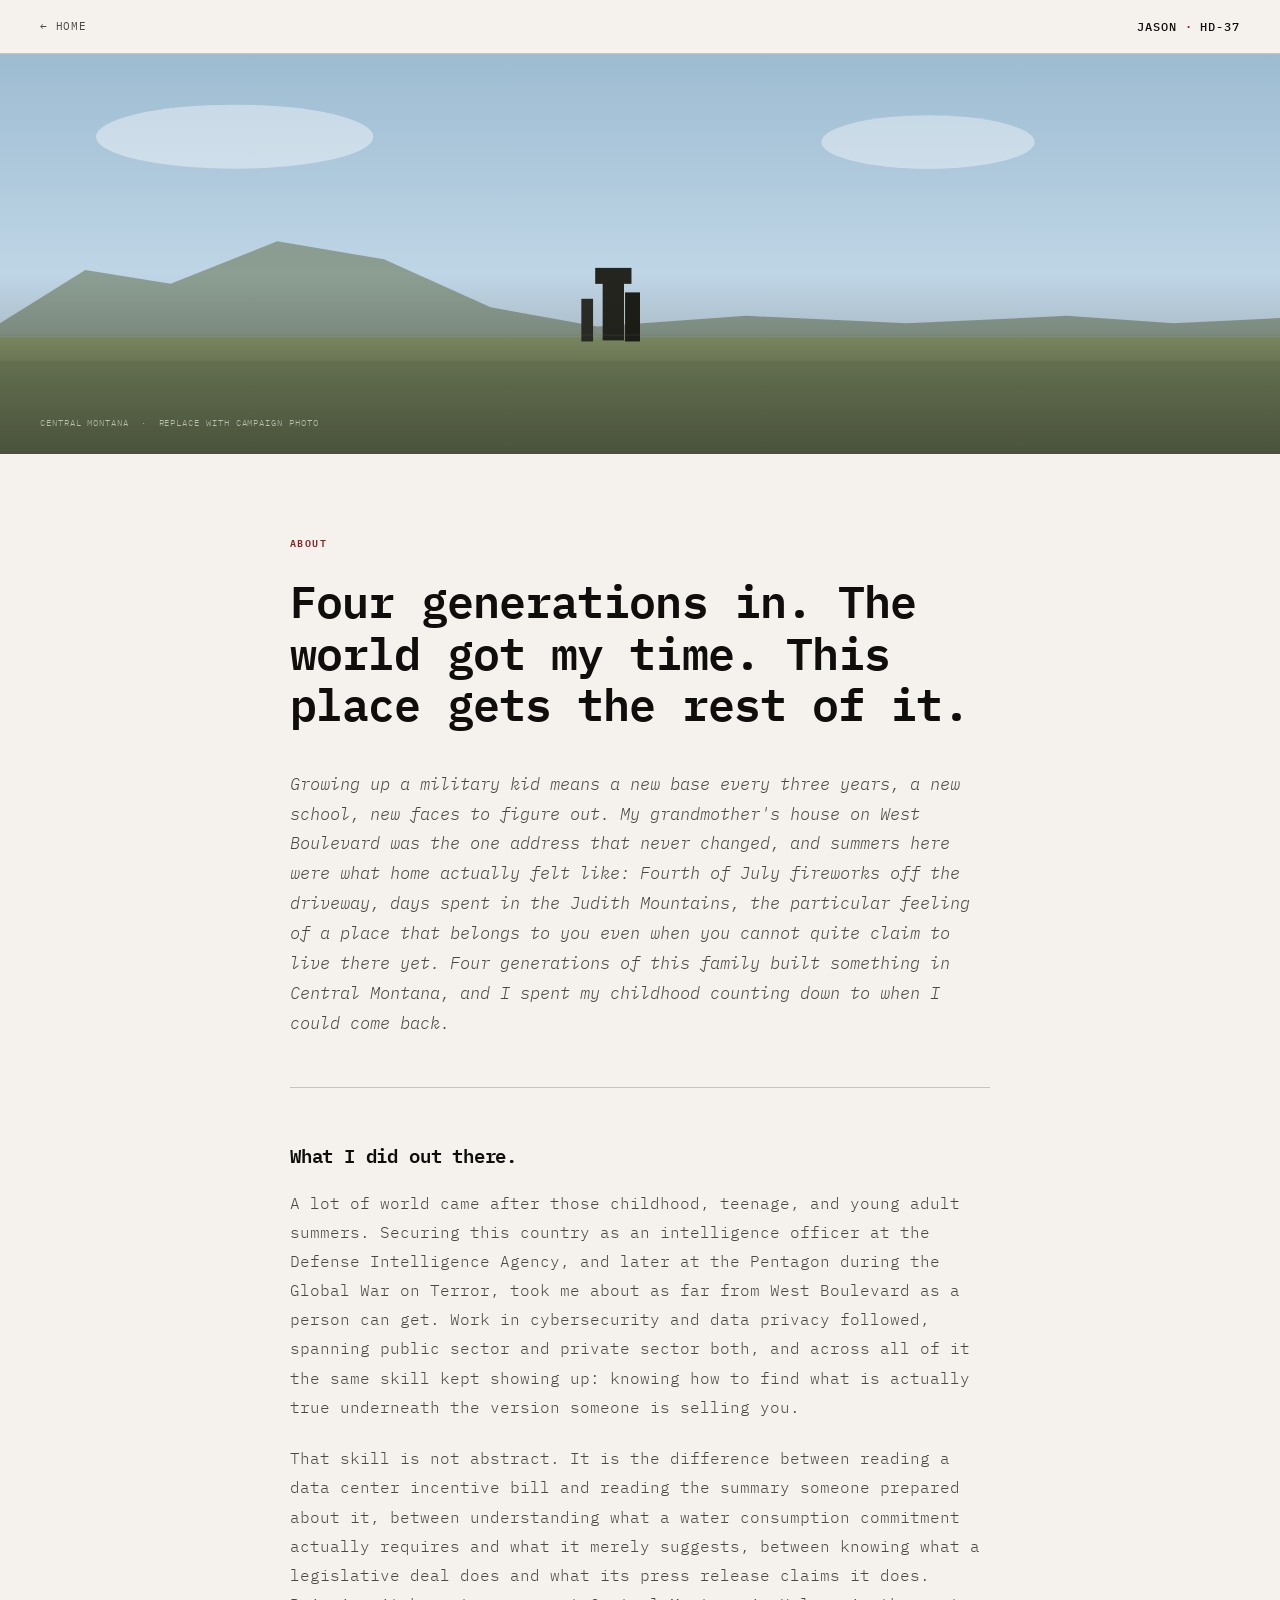
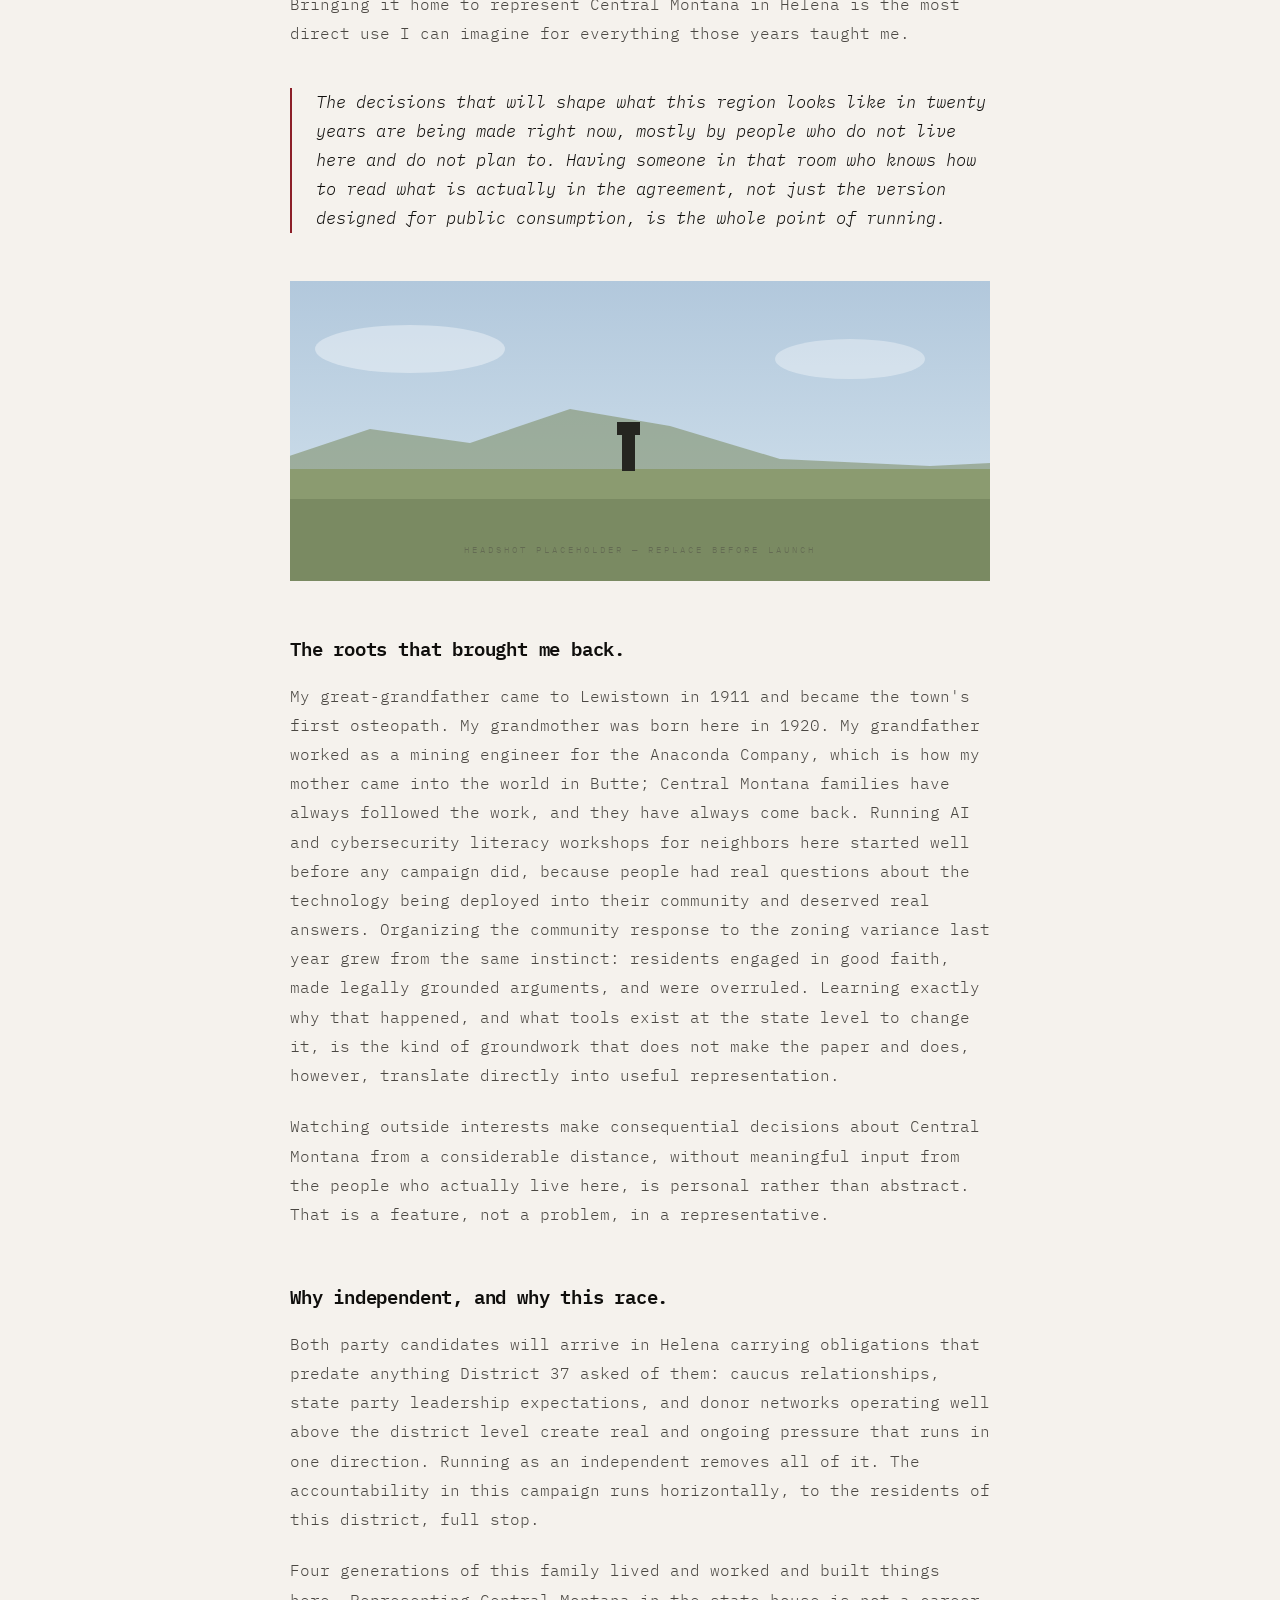
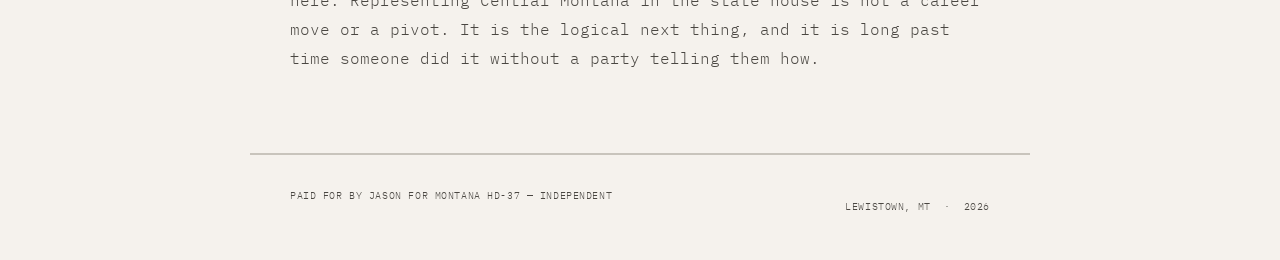
==== about.html @ 6950bb11 "Add files via upload" ====
<!DOCTYPE html>
<html lang="en">
<head>
  <meta charset="UTF-8"/>
  <meta name="viewport" content="width=device-width, initial-scale=1.0"/>
  <title>About Jason &mdash; Montana HD-37</title>
  <link rel="preconnect" href="https://fonts.googleapis.com"/>
  <link href="https://fonts.googleapis.com/css2?family=IBM+Plex+Mono:ital,wght@0,300;0,400;0,500;0,600;1,300;1,400&display=swap" rel="stylesheet"/>
  <style>
    :root {
      --bg: #F5F2ED; --ink: #0F0E0C; --ink-light: #4A4742;
      --red: #8C1F28; --rule: #C8C4BC;
      --mono: 'IBM Plex Mono', monospace;
    }
    *, *::before, *::after { box-sizing: border-box; margin: 0; padding: 0; }
    html { scroll-behavior: smooth; color-scheme: only light; background: #F5F2ED !important; }
    body {
      background: #F5F2ED !important; color: #0F0E0C !important;
      font-family: var(--mono); font-weight: 300; font-size: 16px;
      line-height: 1.65; -webkit-font-smoothing: antialiased;
    }
    nav {
      position: fixed; top: 0; left: 0; right: 0; z-index: 100;
      background: #F5F2ED; border-bottom: 1px solid var(--rule);
      display: flex; align-items: center; justify-content: space-between;
      padding: 0 2.5rem; height: 54px;
    }
    .nav-back {
      font-size: 0.68rem; font-weight: 400; letter-spacing: 0.07em;
      text-transform: uppercase; color: var(--ink-light); text-decoration: none; transition: color 0.15s;
    }
    .nav-back:hover { color: var(--red); }
    .nav-id {
      font-size: 0.72rem; font-weight: 500; letter-spacing: 0.08em;
      text-transform: uppercase; color: var(--ink); text-decoration: none;
    }
    .nav-id span { color: var(--red); }
    .photo-hero { margin-top: 54px; width: 100%; height: 400px; overflow: hidden; position: relative; }
    .photo-hero svg { width: 100%; height: 100%; }
    .photo-overlay {
      position: absolute; inset: 0;
      background: linear-gradient(to bottom, transparent 55%, rgba(15,14,12,0.45) 100%);
    }
    .photo-caption {
      position: absolute; bottom: 1.5rem; left: 2.5rem;
      font-size: 0.58rem; letter-spacing: 0.1em;
      text-transform: uppercase; color: rgba(245,242,237,0.65);
    }
    .content { max-width: 780px; margin: 0 auto; padding: 5rem 2.5rem; }
    .section-label {
      font-size: 0.65rem; font-weight: 600; letter-spacing: 0.14em;
      text-transform: uppercase; color: var(--red); display: block; margin-bottom: 1.5rem;
    }
    h1 { font-size: clamp(1.8rem, 3.5vw, 2.8rem); font-weight: 600; line-height: 1.15; letter-spacing: -0.02em; margin-bottom: 2.5rem; }
    .lede {
      font-style: italic; font-size: 1.05rem; font-weight: 300;
      line-height: 1.78; color: var(--ink-light); margin-bottom: 3rem;
      padding-bottom: 3rem; border-bottom: 1px solid var(--rule);
    }
    h2 { font-size: 1.2rem; font-weight: 600; line-height: 1.3; letter-spacing: -0.01em; margin-bottom: 1.25rem; margin-top: 3.5rem; }
    p { color: var(--ink-light); line-height: 1.88; margin-bottom: 1.4rem; font-size: 0.97rem; }
    p:last-of-type { margin-bottom: 0; }
    .photo-inline { width: 100%; height: 300px; overflow: hidden; margin: 3rem 0; }
    .photo-inline svg { width: 100%; height: 100%; }
    .photo-inline-caption {
      font-size: 0.58rem; letter-spacing: 0.08em;
      text-transform: uppercase; color: var(--ink-light); margin-top: 0.6rem;
    }
    .pull { border-left: 2px solid var(--red); padding-left: 1.5rem; margin: 2.5rem 0; }
    .pull p { font-style: italic; font-size: 1.05rem; font-weight: 300; color: var(--ink); line-height: 1.72; margin-bottom: 0; }
    footer {
      border-top: 1px solid var(--rule); padding: 2rem 2.5rem;
      display: flex; justify-content: space-between; align-items: center;
      max-width: 780px; margin: 0 auto;
    }
    footer p { font-size: 0.6rem; letter-spacing: 0.06em; text-transform: uppercase; color: var(--ink-light); }
    .fade-in { opacity: 0; transform: translateY(16px); transition: opacity 0.55s ease, transform 0.55s ease; }
    .fade-in.visible { opacity: 1; transform: none; }
  </style>
</head>
<body>
<nav>
  <a href="index.html" class="nav-back">&larr; Home</a>
  <a href="index.html" class="nav-id">Jason <span>·</span> HD-37</a>
</nav>

<div class="photo-hero">
  <svg viewBox="0 0 1200 400" xmlns="http://www.w3.org/2000/svg" preserveAspectRatio="xMidYMid slice">
    <defs>
      <linearGradient id="sky" x1="0" y1="0" x2="0" y2="1">
        <stop offset="0%" stop-color="#9BBAD0"/>
        <stop offset="60%" stop-color="#C2D8E8"/>
        <stop offset="100%" stop-color="#D8E8F2"/>
      </linearGradient>
      <linearGradient id="land" x1="0" y1="0" x2="0" y2="1">
        <stop offset="0%" stop-color="#8B9B6E"/>
        <stop offset="100%" stop-color="#6A7A52"/>
      </linearGradient>
    </defs>
    <rect width="1200" height="400" fill="url(#sky)"/>
    <ellipse cx="220" cy="90" rx="130" ry="30" fill="white" opacity="0.4"/>
    <ellipse cx="870" cy="95" rx="100" ry="25" fill="white" opacity="0.38"/>
    <polygon points="0,265 80,215 160,228 260,188 360,205 460,250 560,268 700,258 850,265 1000,258 1100,265 1200,260 1200,400 0,400" fill="#6B7A5A" opacity="0.6"/>
    <polygon points="0,278 1200,278 1200,400 0,400" fill="url(#land)"/>
    <polygon points="0,300 1200,300 1200,400 0,400" fill="#7A8A62"/>
    <line x1="0" y1="325" x2="1200" y2="325" stroke="#6A7A52" stroke-width="1" opacity="0.28"/>
    <rect x="565" y="225" width="20" height="56" fill="#252520"/>
    <rect x="558" y="213" width="34" height="15" fill="#252520"/>
    <rect x="586" y="236" width="14" height="46" fill="#1E1E18"/>
    <rect x="545" y="242" width="11" height="40" fill="#2E2E28"/>
    <line x1="0" y1="276" x2="1200" y2="276" stroke="#6A7A50" stroke-width="0.5" opacity="0.45"/>
  </svg>
  <div class="photo-overlay"></div>
  <div class="photo-caption">Central Montana &nbsp;·&nbsp; Replace with campaign photo</div>
</div>

<div class="content">
  <span class="section-label">About</span>
  <h1>Four generations in. The world got my time. This place gets the rest of it.</h1>

  <p class="lede">Growing up a military kid means a new base every three years, a new school, new faces to figure out. My grandmother's house on West Boulevard was the one address that never changed, and summers here were what home actually felt like: Fourth of July fireworks off the driveway, days spent in the Judith Mountains, the particular feeling of a place that belongs to you even when you cannot quite claim to live there yet. Four generations of this family built something in Central Montana, and I spent my childhood counting down to when I could come back.</p>

  <div class="fade-in">
    <h2>What I did out there.</h2>
    <p>A lot of world came after those childhood, teenage, and young adult summers. Securing this country as an intelligence officer at the Defense Intelligence Agency, and later at the Pentagon during the Global War on Terror, took me about as far from West Boulevard as a person can get. Work in cybersecurity and data privacy followed, spanning public sector and private sector both, and across all of it the same skill kept showing up: knowing how to find what is actually true underneath the version someone is selling you.</p>
    <p>That skill is not abstract. It is the difference between reading a data center incentive bill and reading the summary someone prepared about it, between understanding what a water consumption commitment actually requires and what it merely suggests, between knowing what a legislative deal does and what its press release claims it does. Bringing it home to represent Central Montana in Helena is the most direct use I can imagine for everything those years taught me.</p>
  </div>

  <div class="pull fade-in">
    <p>The decisions that will shape what this region looks like in twenty years are being made right now, mostly by people who do not live here and do not plan to. Having someone in that room who knows how to read what is actually in the agreement, not just the version designed for public consumption, is the whole point of running.</p>
  </div>

  <div class="photo-inline fade-in">
    <svg viewBox="0 0 780 300" xmlns="http://www.w3.org/2000/svg" preserveAspectRatio="xMidYMid slice" width="100%" height="100%">
      <defs>
        <linearGradient id="sky2" x1="0" y1="0" x2="0" y2="1">
          <stop offset="0%" stop-color="#B2C8DC"/>
          <stop offset="100%" stop-color="#D5E4EE"/>
        </linearGradient>
      </defs>
      <rect width="780" height="300" fill="url(#sky2)"/>
      <ellipse cx="160" cy="68" rx="95" ry="24" fill="white" opacity="0.38"/>
      <ellipse cx="600" cy="78" rx="75" ry="20" fill="white" opacity="0.35"/>
      <polygon points="0,188 120,148 220,162 320,128 420,145 530,178 680,185 780,180 780,300 0,300" fill="#7A8A62" opacity="0.55"/>
      <rect y="188" width="780" height="112" fill="#8B9B70"/>
      <rect y="218" width="780" height="82" fill="#7A8A62"/>
      <rect x="372" y="152" width="13" height="38" fill="#252520"/>
      <rect x="367" y="141" width="23" height="13" fill="#252520"/>
      <text x="390" y="272" text-anchor="middle" font-family="IBM Plex Mono, monospace" font-size="9" fill="#4A4742" opacity="0.45" letter-spacing="3">HEADSHOT PLACEHOLDER — REPLACE BEFORE LAUNCH</text>
    </svg>
    <div class="photo-inline-caption">Campaign photo &nbsp;·&nbsp; Replace before publishing</div>
  </div>

  <div class="fade-in">
    <h2>The roots that brought me back.</h2>
    <p>My great-grandfather came to Lewistown in 1911 and became the town's first osteopath. My grandmother was born here in 1920. My grandfather worked as a mining engineer for the Anaconda Company, which is how my mother came into the world in Butte; Central Montana families have always followed the work, and they have always come back. Running AI and cybersecurity literacy workshops for neighbors here started well before any campaign did, because people had real questions about the technology being deployed into their community and deserved real answers. Organizing the community response to the zoning variance last year grew from the same instinct: residents engaged in good faith, made legally grounded arguments, and were overruled. Learning exactly why that happened, and what tools exist at the state level to change it, is the kind of groundwork that does not make the paper and does, however, translate directly into useful representation.</p>
    <p>Watching outside interests make consequential decisions about Central Montana from a considerable distance, without meaningful input from the people who actually live here, is personal rather than abstract. That is a feature, not a problem, in a representative.</p>
  </div>

  <div class="fade-in">
    <h2>Why independent, and why this race.</h2>
    <p>Both party candidates will arrive in Helena carrying obligations that predate anything District 37 asked of them: caucus relationships, state party leadership expectations, and donor networks operating well above the district level create real and ongoing pressure that runs in one direction. Running as an independent removes all of it. The accountability in this campaign runs horizontally, to the residents of this district, full stop.</p>
    <p>Four generations of this family lived and worked and built things here. Representing Central Montana in the state house is not a career move or a pivot. It is the logical next thing, and it is long past time someone did it without a party telling them how.</p>
  </div>
</div>

<hr style="border:none;border-top:1px solid var(--rule);max-width:780px;margin:0 auto;">
<footer>
  <p>Paid for by Jason for Montana HD-37 &mdash; Independent</p>
  <p>Lewistown, MT &nbsp;·&nbsp; 2026</p>
</footer>
<script>
  const obs = new IntersectionObserver((e)=>{e.forEach((en,i)=>{if(en.isIntersecting){setTimeout(()=>en.target.classList.add('visible'),i*80);obs.unobserve(en.target);}});},{threshold:0.1});
  document.querySelectorAll('.fade-in').forEach(el=>obs.observe(el));
</script>
</body>
</html>
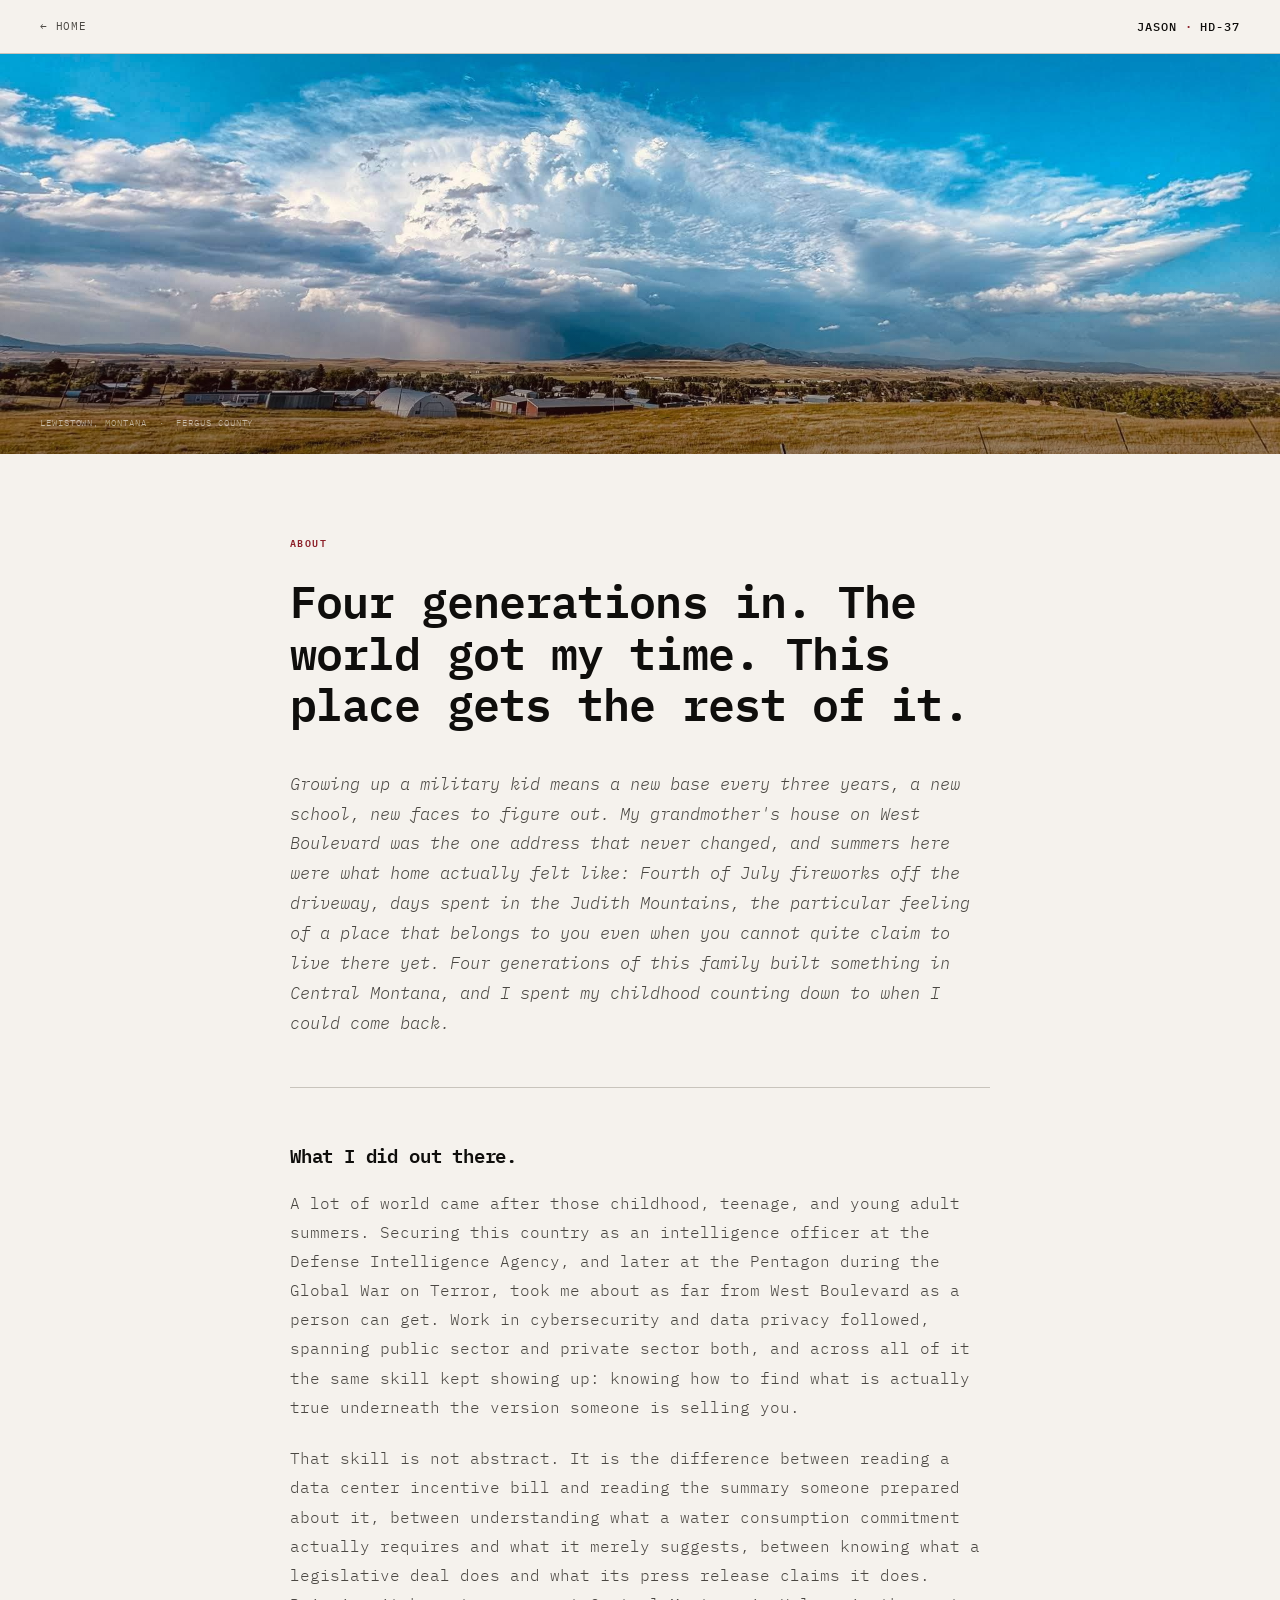
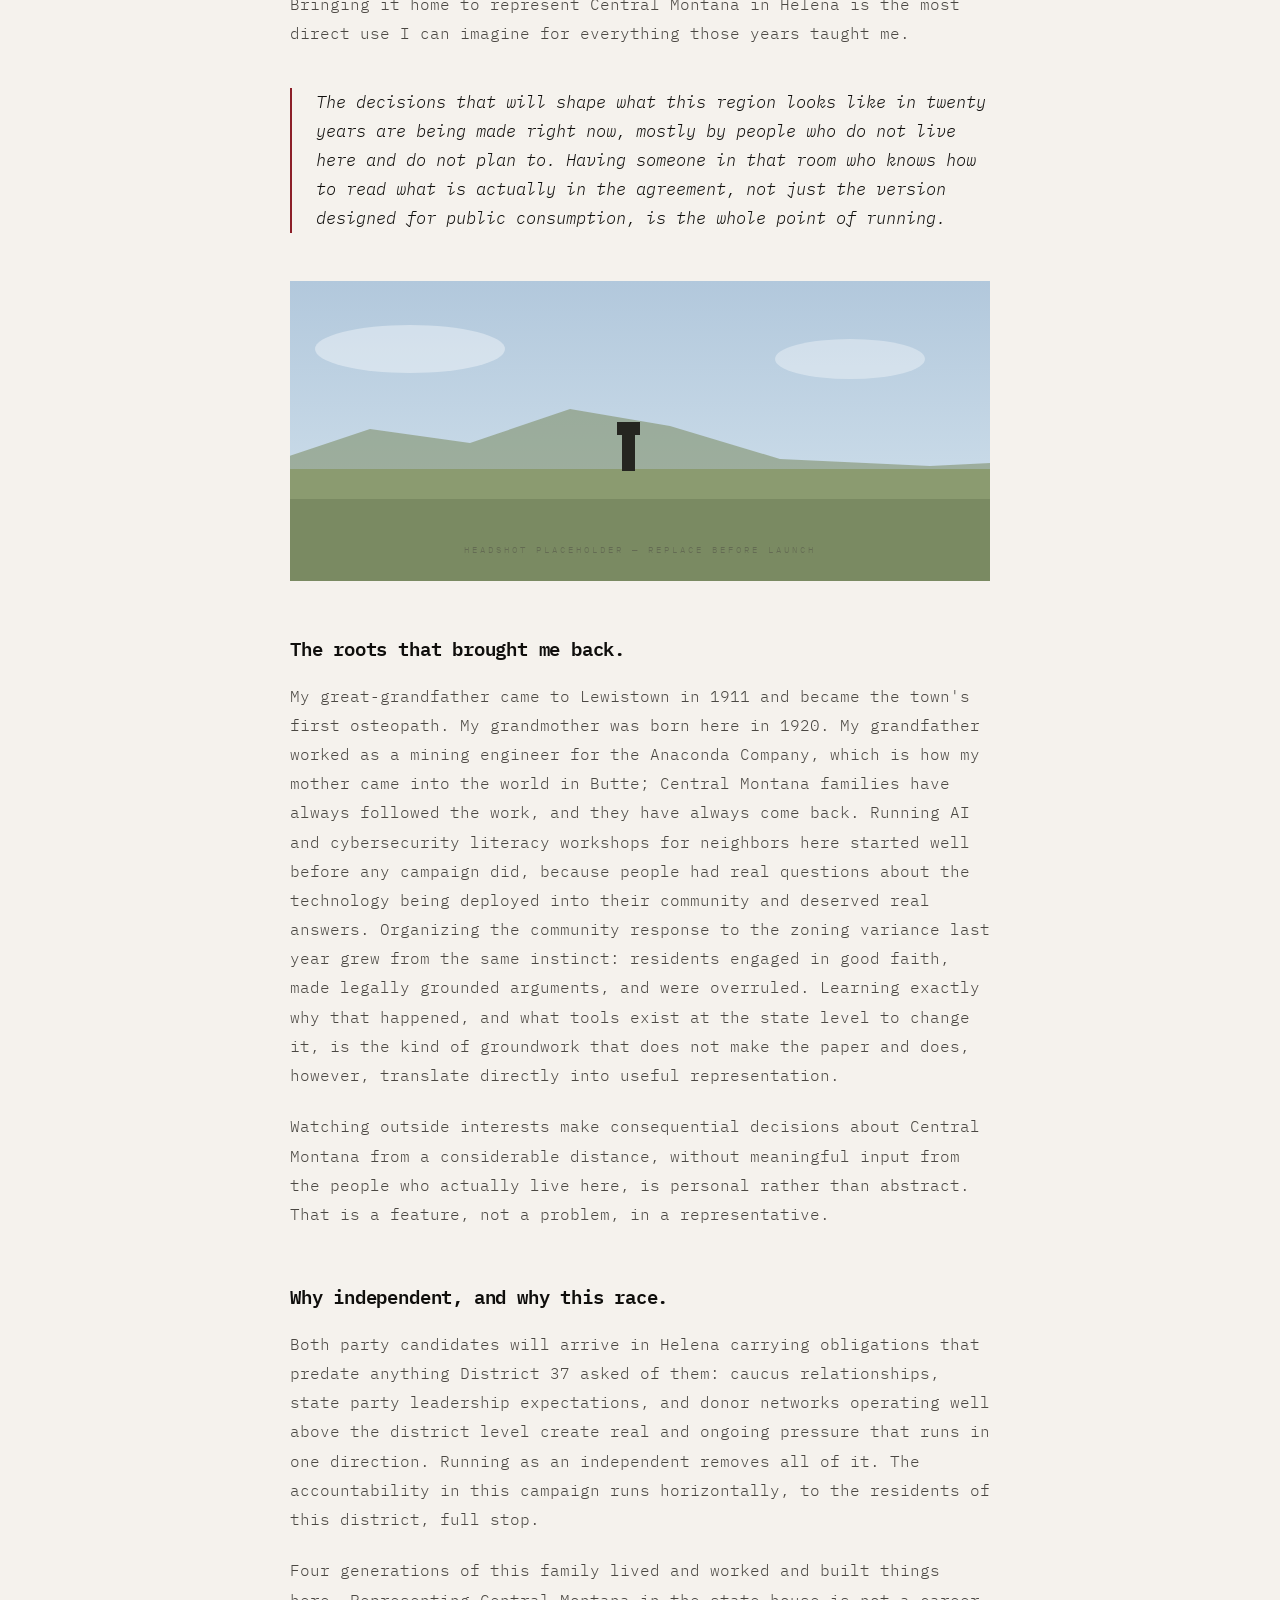
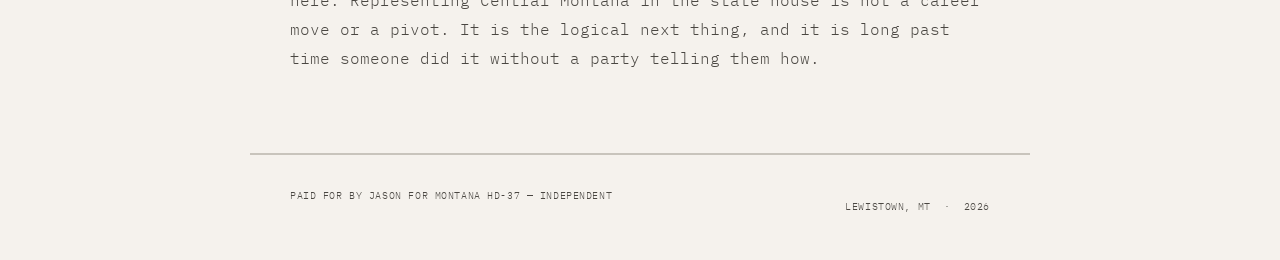
==== commit da1bc9f3: "Add files via upload" ====
--- a/about.html
+++ b/about.html
@@ -3,7 +3,17 @@
 <head>
   <meta charset="UTF-8"/>
   <meta name="viewport" content="width=device-width, initial-scale=1.0"/>
+  <meta property="og:site_name" content="Jason for Montana HD-37"/>
+  <meta property="og:type" content="website"/>
+  <meta property="og:image" content="https://jason4montana.com/ltown.jpg"/>
+  <meta property="og:image:width" content="1400"/>
+  <meta property="og:image:height" content="933"/>
+  <meta name="twitter:card" content="summary_large_image"/>
+  <meta name="twitter:image" content="https://jason4montana.com/ltown.jpg"/>
   <title>About Jason &mdash; Montana HD-37</title>
+  <meta property="og:title" content="About Jason — Montana HD-37"/>
+  <meta property="og:description" content="Four generations of Central Montana. Intelligence officer. Independent candidate for HD-37."/>
+  <meta property="og:url" content="https://jason4montana.com/about.html"/>
   <link rel="preconnect" href="https://fonts.googleapis.com"/>
   <link href="https://fonts.googleapis.com/css2?family=IBM+Plex+Mono:ital,wght@0,300;0,400;0,500;0,600;1,300;1,400&display=swap" rel="stylesheet"/>
   <style>
@@ -85,33 +95,9 @@
 </nav>
 
 <div class="photo-hero">
-  <svg viewBox="0 0 1200 400" xmlns="http://www.w3.org/2000/svg" preserveAspectRatio="xMidYMid slice">
-    <defs>
-      <linearGradient id="sky" x1="0" y1="0" x2="0" y2="1">
-        <stop offset="0%" stop-color="#9BBAD0"/>
-        <stop offset="60%" stop-color="#C2D8E8"/>
-        <stop offset="100%" stop-color="#D8E8F2"/>
-      </linearGradient>
-      <linearGradient id="land" x1="0" y1="0" x2="0" y2="1">
-        <stop offset="0%" stop-color="#8B9B6E"/>
-        <stop offset="100%" stop-color="#6A7A52"/>
-      </linearGradient>
-    </defs>
-    <rect width="1200" height="400" fill="url(#sky)"/>
-    <ellipse cx="220" cy="90" rx="130" ry="30" fill="white" opacity="0.4"/>
-    <ellipse cx="870" cy="95" rx="100" ry="25" fill="white" opacity="0.38"/>
-    <polygon points="0,265 80,215 160,228 260,188 360,205 460,250 560,268 700,258 850,265 1000,258 1100,265 1200,260 1200,400 0,400" fill="#6B7A5A" opacity="0.6"/>
-    <polygon points="0,278 1200,278 1200,400 0,400" fill="url(#land)"/>
-    <polygon points="0,300 1200,300 1200,400 0,400" fill="#7A8A62"/>
-    <line x1="0" y1="325" x2="1200" y2="325" stroke="#6A7A52" stroke-width="1" opacity="0.28"/>
-    <rect x="565" y="225" width="20" height="56" fill="#252520"/>
-    <rect x="558" y="213" width="34" height="15" fill="#252520"/>
-    <rect x="586" y="236" width="14" height="46" fill="#1E1E18"/>
-    <rect x="545" y="242" width="11" height="40" fill="#2E2E28"/>
-    <line x1="0" y1="276" x2="1200" y2="276" stroke="#6A7A50" stroke-width="0.5" opacity="0.45"/>
-  </svg>
+  <img src="ltown.jpg" style="width:100%;height:100%;object-fit:cover;object-position:center 60%;display:block;" alt="Lewistown, Montana"/>
   <div class="photo-overlay"></div>
-  <div class="photo-caption">Central Montana &nbsp;·&nbsp; Replace with campaign photo</div>
+  <div class="photo-caption">Lewistown, Montana &nbsp;·&nbsp; Fergus County</div>
 </div>
 
 <div class="content">
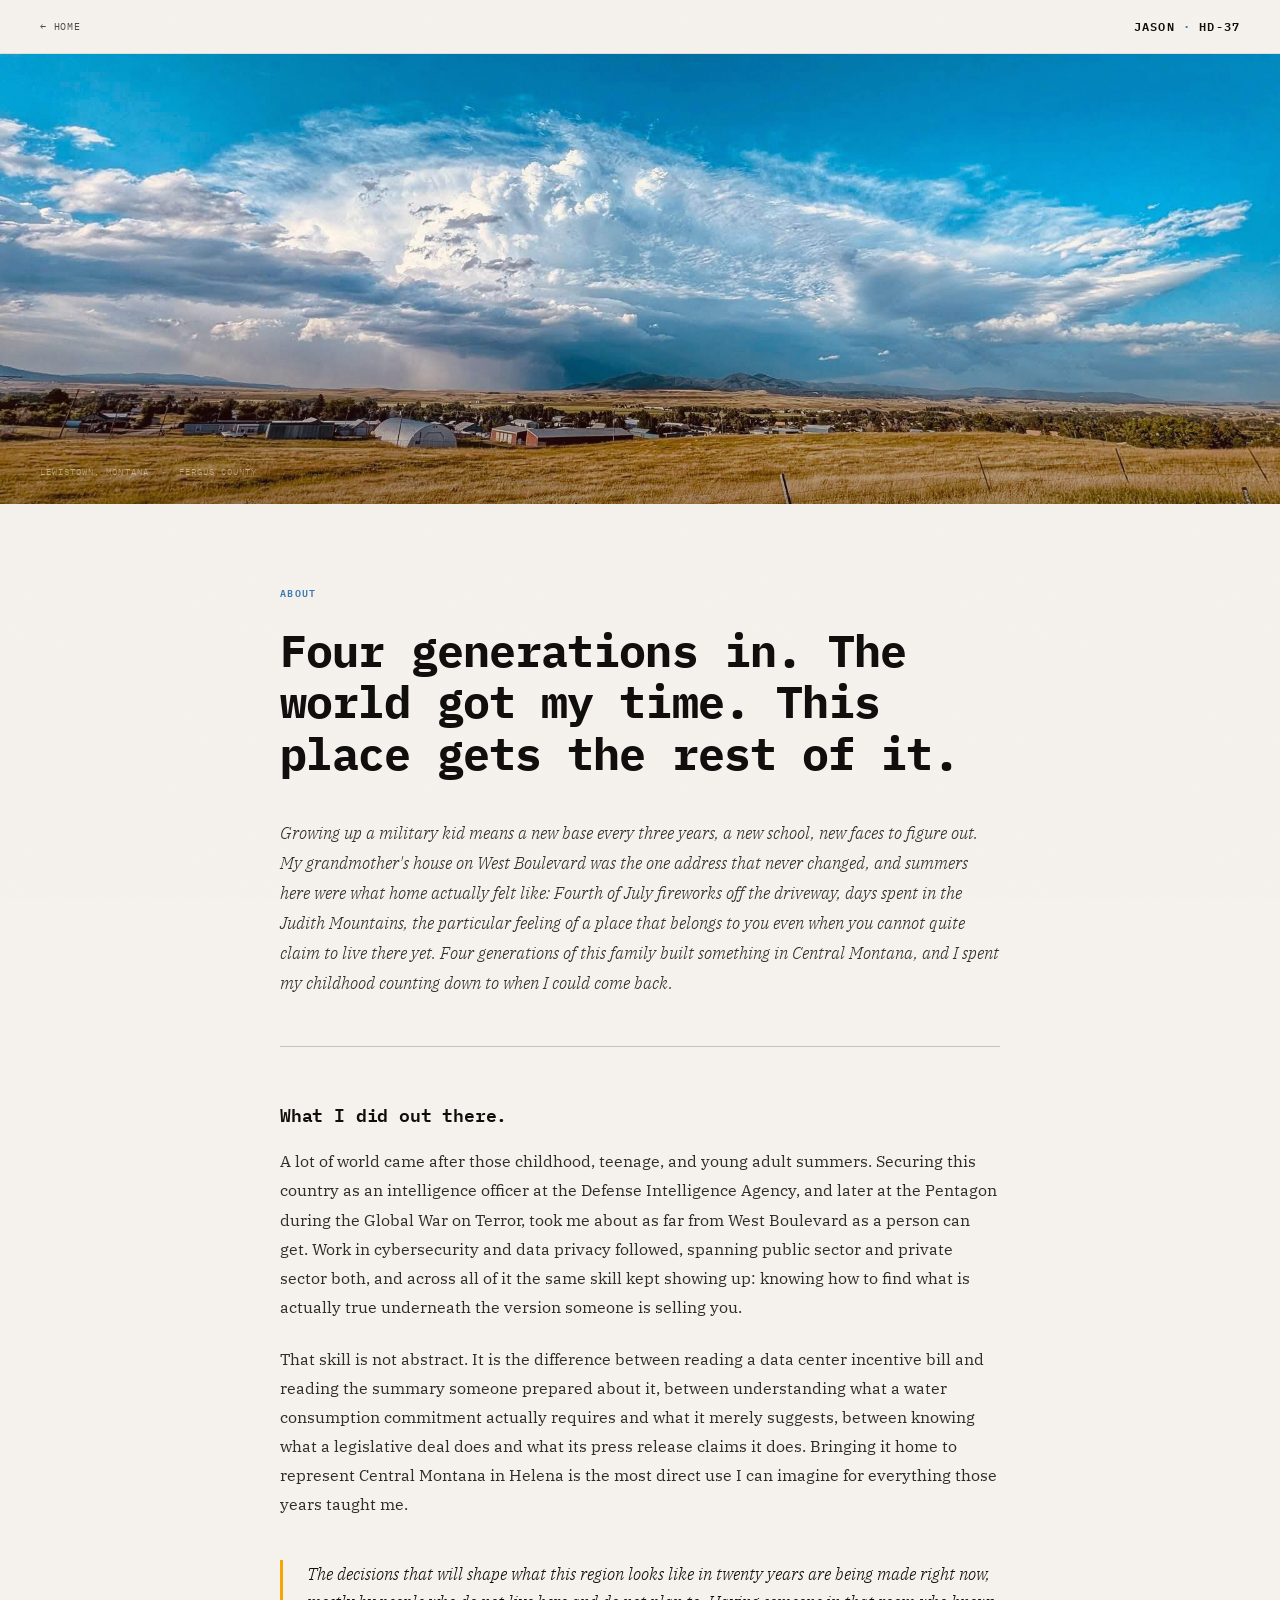
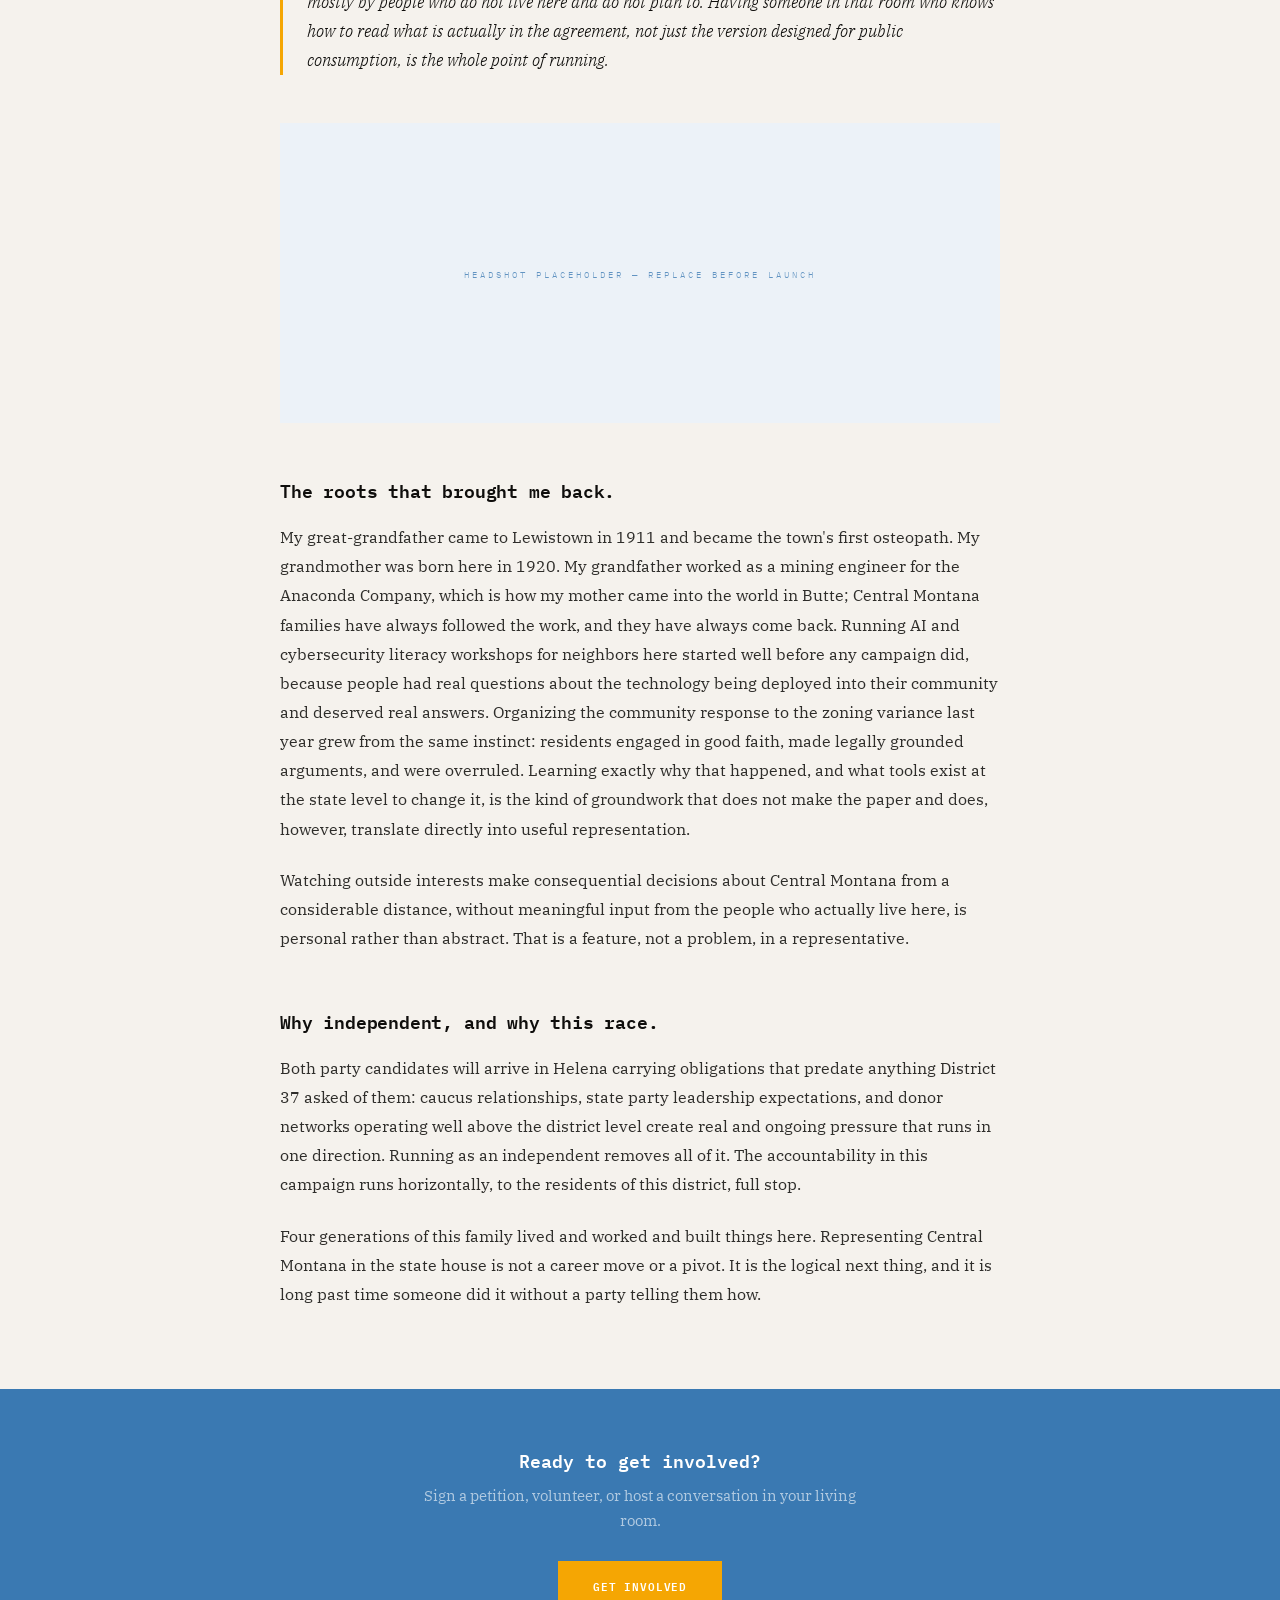
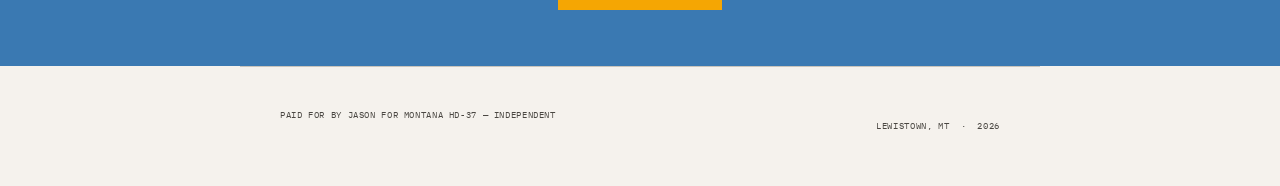
==== commit 4f2c3fc6: "Add files via upload" ====
--- a/about.html
+++ b/about.html
@@ -15,89 +15,204 @@
   <meta property="og:description" content="Four generations of Central Montana. Intelligence officer. Independent candidate for HD-37."/>
   <meta property="og:url" content="https://jason4montana.com/about.html"/>
   <link rel="preconnect" href="https://fonts.googleapis.com"/>
-  <link href="https://fonts.googleapis.com/css2?family=IBM+Plex+Mono:ital,wght@0,300;0,400;0,500;0,600;1,300;1,400&display=swap" rel="stylesheet"/>
+  <link rel="preconnect" href="https://fonts.gstatic.com" crossorigin/>
+  <link href="https://fonts.googleapis.com/css2?family=IBM+Plex+Mono:ital,wght@0,300;0,400;0,500;0,600;0,700;1,300;1,400&family=IBM+Plex+Serif:ital,wght@0,300;0,400;0,500;1,300;1,400&display=swap" rel="stylesheet"/>
   <style>
     :root {
-      --bg: #F5F2ED; --ink: #0F0E0C; --ink-light: #4A4742;
-      --red: #8C1F28; --rule: #C8C4BC;
+      --cream: #F5F2ED;
+      --ink: #0F0E0C;
+      --ink-light: #4A4742;
+      --ink-mid: #2E2D2A;
+      --rule: #C8C4BC;
+      --rule-light: #DBD8D2;
+      --camas-000: #ECF2F8;
+      --camas-100: #D8E5F0;
+      --camas-200: #B1CAE1;
+      --camas-300: #89AFD1;
+      --camas-400: #6294C2;
+      --camas-500: #3A79B2;
+      --camas-600: #2F618F;
+      --camas-700: #29557D;
+      --camas-800: #204362;
+      --gold-000: #FEF7E6;
+      --gold-300: #F9CA68;
+      --gold-400: #F7B836;
+      --gold-500: #F5A603;
+      --gold-600: #C48503;
+      --gold-700: #AC7503;
       --mono: 'IBM Plex Mono', monospace;
+      --serif: 'IBM Plex Serif', Georgia, serif;
     }
     *, *::before, *::after { box-sizing: border-box; margin: 0; padding: 0; }
-    html { scroll-behavior: smooth; color-scheme: only light; background: #F5F2ED !important; }
+    html { scroll-behavior: smooth; color-scheme: only light; background: var(--cream) !important; }
     body {
-      background: #F5F2ED !important; color: #0F0E0C !important;
-      font-family: var(--mono); font-weight: 300; font-size: 16px;
-      line-height: 1.65; -webkit-font-smoothing: antialiased;
-    }
+      background: var(--cream) !important; color: var(--ink) !important;
+      font-family: var(--serif); font-weight: 300; font-size: 17px;
+      line-height: 1.72; -webkit-font-smoothing: antialiased;
+    }
+    body::after {
+      content: ''; position: fixed; inset: 0; z-index: 9999;
+      pointer-events: none; opacity: 0.02;
+      background-image: url("data:image/svg+xml,%3Csvg viewBox='0 0 256 256' xmlns='http://www.w3.org/2000/svg'%3E%3Cfilter id='n'%3E%3CfeTurbulence type='fractalNoise' baseFrequency='0.9' numOctaves='4' stitchTiles='stitch'/%3E%3C/filter%3E%3Crect width='100%25' height='100%25' filter='url(%23n)'/%3E%3C/svg%3E");
+      background-repeat: repeat; background-size: 256px 256px;
+    }
+
+    /* Nav */
     nav {
-      position: fixed; top: 0; left: 0; right: 0; z-index: 100;
-      background: #F5F2ED; border-bottom: 1px solid var(--rule);
+      position: fixed; top: 0; left: 0; right: 0; z-index: 1000;
       display: flex; align-items: center; justify-content: space-between;
       padding: 0 2.5rem; height: 54px;
+      background: rgba(245,242,237,0.92);
+      backdrop-filter: blur(10px); -webkit-backdrop-filter: blur(10px);
+      border-bottom: 1px solid rgba(200,196,188,0.45);
     }
     .nav-back {
-      font-size: 0.68rem; font-weight: 400; letter-spacing: 0.07em;
-      text-transform: uppercase; color: var(--ink-light); text-decoration: none; transition: color 0.15s;
-    }
-    .nav-back:hover { color: var(--red); }
+      font-family: var(--mono);
+      font-size: 0.64rem; font-weight: 400; letter-spacing: 0.08em;
+      text-transform: uppercase; color: var(--ink-light); text-decoration: none;
+      transition: color 0.2s;
+    }
+    .nav-back:hover { color: var(--camas-500); }
     .nav-id {
-      font-size: 0.72rem; font-weight: 500; letter-spacing: 0.08em;
+      font-family: var(--mono);
+      font-size: 0.72rem; font-weight: 600; letter-spacing: 0.1em;
       text-transform: uppercase; color: var(--ink); text-decoration: none;
     }
-    .nav-id span { color: var(--red); }
-    .photo-hero { margin-top: 54px; width: 100%; height: 400px; overflow: hidden; position: relative; }
-    .photo-hero svg { width: 100%; height: 100%; }
+    .nav-id span { color: var(--camas-500); }
+
+    /* Photo hero */
+    .photo-hero {
+      margin-top: 54px; width: 100%;
+      height: clamp(300px, 40vw, 450px);
+      overflow: hidden; position: relative;
+    }
+    .photo-hero img {
+      width: 100%; height: 100%; object-fit: cover;
+      object-position: center 60%; display: block;
+    }
     .photo-overlay {
       position: absolute; inset: 0;
-      background: linear-gradient(to bottom, transparent 55%, rgba(15,14,12,0.45) 100%);
+      background: linear-gradient(to bottom, transparent 55%, rgba(15,14,12,0.35) 100%);
     }
     .photo-caption {
       position: absolute; bottom: 1.5rem; left: 2.5rem;
-      font-size: 0.58rem; letter-spacing: 0.1em;
-      text-transform: uppercase; color: rgba(245,242,237,0.65);
-    }
-    .content { max-width: 780px; margin: 0 auto; padding: 5rem 2.5rem; }
+      font-family: var(--mono);
+      font-size: 0.54rem; letter-spacing: 0.12em;
+      text-transform: uppercase; color: rgba(245,242,237,0.55);
+    }
+
+    /* Content */
+    .content { max-width: 800px; margin: 0 auto; padding: 5rem 2.5rem; }
     .section-label {
-      font-size: 0.65rem; font-weight: 600; letter-spacing: 0.14em;
-      text-transform: uppercase; color: var(--red); display: block; margin-bottom: 1.5rem;
-    }
-    h1 { font-size: clamp(1.8rem, 3.5vw, 2.8rem); font-weight: 600; line-height: 1.15; letter-spacing: -0.02em; margin-bottom: 2.5rem; }
+      font-family: var(--mono);
+      font-size: 0.6rem; font-weight: 600; letter-spacing: 0.14em;
+      text-transform: uppercase; color: var(--camas-500); display: block; margin-bottom: 1.5rem;
+    }
+    h1 {
+      font-family: var(--mono);
+      font-size: clamp(1.8rem, 3.5vw, 2.8rem); font-weight: 700;
+      line-height: 1.15; letter-spacing: -0.02em; margin-bottom: 2.5rem;
+    }
     .lede {
+      font-family: var(--serif);
       font-style: italic; font-size: 1.05rem; font-weight: 300;
-      line-height: 1.78; color: var(--ink-light); margin-bottom: 3rem;
+      line-height: 1.78; color: var(--ink-mid); margin-bottom: 3rem;
       padding-bottom: 3rem; border-bottom: 1px solid var(--rule);
     }
-    h2 { font-size: 1.2rem; font-weight: 600; line-height: 1.3; letter-spacing: -0.01em; margin-bottom: 1.25rem; margin-top: 3.5rem; }
-    p { color: var(--ink-light); line-height: 1.88; margin-bottom: 1.4rem; font-size: 0.97rem; }
+    h2 {
+      font-family: var(--mono);
+      font-size: 1.15rem; font-weight: 600; line-height: 1.3;
+      letter-spacing: -0.01em; margin-bottom: 1.25rem; margin-top: 3.5rem;
+      color: var(--ink);
+    }
+    p {
+      font-family: var(--serif);
+      color: var(--ink-mid); font-weight: 400; line-height: 1.88; margin-bottom: 1.4rem; font-size: 0.97rem;
+    }
     p:last-of-type { margin-bottom: 0; }
+
+    /* Photo inline placeholder */
     .photo-inline { width: 100%; height: 300px; overflow: hidden; margin: 3rem 0; }
     .photo-inline svg { width: 100%; height: 100%; }
     .photo-inline-caption {
-      font-size: 0.58rem; letter-spacing: 0.08em;
+      font-family: var(--mono);
+      font-size: 0.54rem; letter-spacing: 0.08em;
       text-transform: uppercase; color: var(--ink-light); margin-top: 0.6rem;
     }
-    .pull { border-left: 2px solid var(--red); padding-left: 1.5rem; margin: 2.5rem 0; }
-    .pull p { font-style: italic; font-size: 1.05rem; font-weight: 300; color: var(--ink); line-height: 1.72; margin-bottom: 0; }
+
+    /* Pull quote */
+    .pull { border-left: 3px solid var(--gold-500); padding-left: 1.5rem; margin: 2.5rem 0; }
+    .pull p {
+      font-family: var(--serif);
+      font-style: italic; font-size: 1.05rem; font-weight: 300;
+      color: var(--ink); line-height: 1.72; margin-bottom: 0;
+    }
+
+    /* CTA band */
+    .cta-band {
+      background: var(--camas-500);
+      padding: 3.5rem 2.5rem;
+      text-align: center;
+    }
+    .cta-band h3 {
+      font-family: var(--mono);
+      font-size: 1.1rem; font-weight: 600; color: #fff;
+      margin-bottom: 0.5rem;
+    }
+    .cta-band p {
+      font-family: var(--serif);
+      font-size: 0.92rem; color: var(--camas-200);
+      margin-bottom: 1.75rem; max-width: 440px;
+      margin-left: auto; margin-right: auto; line-height: 1.7;
+    }
+    .btn-cta {
+      font-family: var(--mono);
+      font-size: 0.66rem; font-weight: 600; letter-spacing: 0.08em;
+      text-transform: uppercase;
+      background: var(--gold-500); color: #fff; border: none;
+      padding: 0.95rem 2.2rem; cursor: pointer; text-decoration: none;
+      display: inline-block; transition: background 0.2s;
+    }
+    .btn-cta:hover { background: var(--gold-400); }
+
+    /* Footer */
     footer {
-      border-top: 1px solid var(--rule); padding: 2rem 2.5rem;
+      border-top: 1px solid var(--rule); padding: 2.5rem 2.5rem;
       display: flex; justify-content: space-between; align-items: center;
-      max-width: 780px; margin: 0 auto;
-    }
-    footer p { font-size: 0.6rem; letter-spacing: 0.06em; text-transform: uppercase; color: var(--ink-light); }
-    .fade-in { opacity: 0; transform: translateY(16px); transition: opacity 0.55s ease, transform 0.55s ease; }
-    .fade-in.visible { opacity: 1; transform: none; }
+      max-width: 800px; margin: 0 auto;
+    }
+    footer p {
+      font-family: var(--mono);
+      font-size: 0.56rem; letter-spacing: 0.07em;
+      text-transform: uppercase; color: var(--ink-light);
+    }
+
+    /* Animations */
+    .reveal {
+      opacity: 0; transform: translateY(18px);
+      transition: opacity 0.6s ease, transform 0.6s ease;
+    }
+    .reveal.visible { opacity: 1; transform: none; }
+
+    @media (max-width: 700px) {
+      .content { padding: 3.5rem 2rem; }
+      footer {
+        flex-direction: column; gap: 0.5rem; text-align: center;
+        padding-left: 2rem; padding-right: 2rem;
+      }
+    }
   </style>
 </head>
 <body>
 <nav>
   <a href="index.html" class="nav-back">&larr; Home</a>
-  <a href="index.html" class="nav-id">Jason <span>·</span> HD-37</a>
+  <a href="index.html" class="nav-id">Jason <span>&middot;</span> HD-37</a>
 </nav>
 
 <div class="photo-hero">
-  <img src="ltown.jpg" style="width:100%;height:100%;object-fit:cover;object-position:center 60%;display:block;" alt="Lewistown, Montana"/>
+  <img src="ltown.jpg" alt="Lewistown, Montana"/>
   <div class="photo-overlay"></div>
-  <div class="photo-caption">Lewistown, Montana &nbsp;·&nbsp; Fergus County</div>
+  <div class="photo-caption">Lewistown, Montana &nbsp;&middot;&nbsp; Fergus County</div>
 </div>
 
 <div class="content">
@@ -106,58 +221,55 @@
 
   <p class="lede">Growing up a military kid means a new base every three years, a new school, new faces to figure out. My grandmother's house on West Boulevard was the one address that never changed, and summers here were what home actually felt like: Fourth of July fireworks off the driveway, days spent in the Judith Mountains, the particular feeling of a place that belongs to you even when you cannot quite claim to live there yet. Four generations of this family built something in Central Montana, and I spent my childhood counting down to when I could come back.</p>
 
-  <div class="fade-in">
+  <div class="reveal">
     <h2>What I did out there.</h2>
     <p>A lot of world came after those childhood, teenage, and young adult summers. Securing this country as an intelligence officer at the Defense Intelligence Agency, and later at the Pentagon during the Global War on Terror, took me about as far from West Boulevard as a person can get. Work in cybersecurity and data privacy followed, spanning public sector and private sector both, and across all of it the same skill kept showing up: knowing how to find what is actually true underneath the version someone is selling you.</p>
     <p>That skill is not abstract. It is the difference between reading a data center incentive bill and reading the summary someone prepared about it, between understanding what a water consumption commitment actually requires and what it merely suggests, between knowing what a legislative deal does and what its press release claims it does. Bringing it home to represent Central Montana in Helena is the most direct use I can imagine for everything those years taught me.</p>
   </div>
 
-  <div class="pull fade-in">
+  <div class="pull reveal">
     <p>The decisions that will shape what this region looks like in twenty years are being made right now, mostly by people who do not live here and do not plan to. Having someone in that room who knows how to read what is actually in the agreement, not just the version designed for public consumption, is the whole point of running.</p>
   </div>
 
-  <div class="photo-inline fade-in">
+  <div class="photo-inline reveal">
     <svg viewBox="0 0 780 300" xmlns="http://www.w3.org/2000/svg" preserveAspectRatio="xMidYMid slice" width="100%" height="100%">
-      <defs>
-        <linearGradient id="sky2" x1="0" y1="0" x2="0" y2="1">
-          <stop offset="0%" stop-color="#B2C8DC"/>
-          <stop offset="100%" stop-color="#D5E4EE"/>
-        </linearGradient>
-      </defs>
-      <rect width="780" height="300" fill="url(#sky2)"/>
-      <ellipse cx="160" cy="68" rx="95" ry="24" fill="white" opacity="0.38"/>
-      <ellipse cx="600" cy="78" rx="75" ry="20" fill="white" opacity="0.35"/>
-      <polygon points="0,188 120,148 220,162 320,128 420,145 530,178 680,185 780,180 780,300 0,300" fill="#7A8A62" opacity="0.55"/>
-      <rect y="188" width="780" height="112" fill="#8B9B70"/>
-      <rect y="218" width="780" height="82" fill="#7A8A62"/>
-      <rect x="372" y="152" width="13" height="38" fill="#252520"/>
-      <rect x="367" y="141" width="23" height="13" fill="#252520"/>
-      <text x="390" y="272" text-anchor="middle" font-family="IBM Plex Mono, monospace" font-size="9" fill="#4A4742" opacity="0.45" letter-spacing="3">HEADSHOT PLACEHOLDER — REPLACE BEFORE LAUNCH</text>
+      <rect width="780" height="300" fill="var(--camas-000)"/>
+      <text x="390" y="155" text-anchor="middle" font-family="IBM Plex Mono, monospace" font-size="9" fill="var(--camas-400)" letter-spacing="3">HEADSHOT PLACEHOLDER — REPLACE BEFORE LAUNCH</text>
     </svg>
-    <div class="photo-inline-caption">Campaign photo &nbsp;·&nbsp; Replace before publishing</div>
-  </div>
-
-  <div class="fade-in">
+    <div class="photo-inline-caption">Campaign photo &nbsp;&middot;&nbsp; Replace before publishing</div>
+  </div>
+
+  <div class="reveal">
     <h2>The roots that brought me back.</h2>
     <p>My great-grandfather came to Lewistown in 1911 and became the town's first osteopath. My grandmother was born here in 1920. My grandfather worked as a mining engineer for the Anaconda Company, which is how my mother came into the world in Butte; Central Montana families have always followed the work, and they have always come back. Running AI and cybersecurity literacy workshops for neighbors here started well before any campaign did, because people had real questions about the technology being deployed into their community and deserved real answers. Organizing the community response to the zoning variance last year grew from the same instinct: residents engaged in good faith, made legally grounded arguments, and were overruled. Learning exactly why that happened, and what tools exist at the state level to change it, is the kind of groundwork that does not make the paper and does, however, translate directly into useful representation.</p>
     <p>Watching outside interests make consequential decisions about Central Montana from a considerable distance, without meaningful input from the people who actually live here, is personal rather than abstract. That is a feature, not a problem, in a representative.</p>
   </div>
 
-  <div class="fade-in">
+  <div class="reveal">
     <h2>Why independent, and why this race.</h2>
     <p>Both party candidates will arrive in Helena carrying obligations that predate anything District 37 asked of them: caucus relationships, state party leadership expectations, and donor networks operating well above the district level create real and ongoing pressure that runs in one direction. Running as an independent removes all of it. The accountability in this campaign runs horizontally, to the residents of this district, full stop.</p>
     <p>Four generations of this family lived and worked and built things here. Representing Central Montana in the state house is not a career move or a pivot. It is the logical next thing, and it is long past time someone did it without a party telling them how.</p>
   </div>
 </div>
 
-<hr style="border:none;border-top:1px solid var(--rule);max-width:780px;margin:0 auto;">
+<div class="cta-band">
+  <h3>Ready to get involved?</h3>
+  <p>Sign a petition, volunteer, or host a conversation in your living room.</p>
+  <a href="get-involved.html" class="btn-cta">Get Involved</a>
+</div>
+
 <footer>
   <p>Paid for by Jason for Montana HD-37 &mdash; Independent</p>
-  <p>Lewistown, MT &nbsp;·&nbsp; 2026</p>
+  <p>Lewistown, MT &nbsp;&middot;&nbsp; 2026</p>
 </footer>
+
 <script>
-  const obs = new IntersectionObserver((e)=>{e.forEach((en,i)=>{if(en.isIntersecting){setTimeout(()=>en.target.classList.add('visible'),i*80);obs.unobserve(en.target);}});},{threshold:0.1});
-  document.querySelectorAll('.fade-in').forEach(el=>obs.observe(el));
+  const obs = new IntersectionObserver((entries) => {
+    entries.forEach((entry) => {
+      if (entry.isIntersecting) { entry.target.classList.add('visible'); obs.unobserve(entry.target); }
+    });
+  }, { threshold: 0.1 });
+  document.querySelectorAll('.reveal').forEach(el => obs.observe(el));
 </script>
 </body>
 </html>
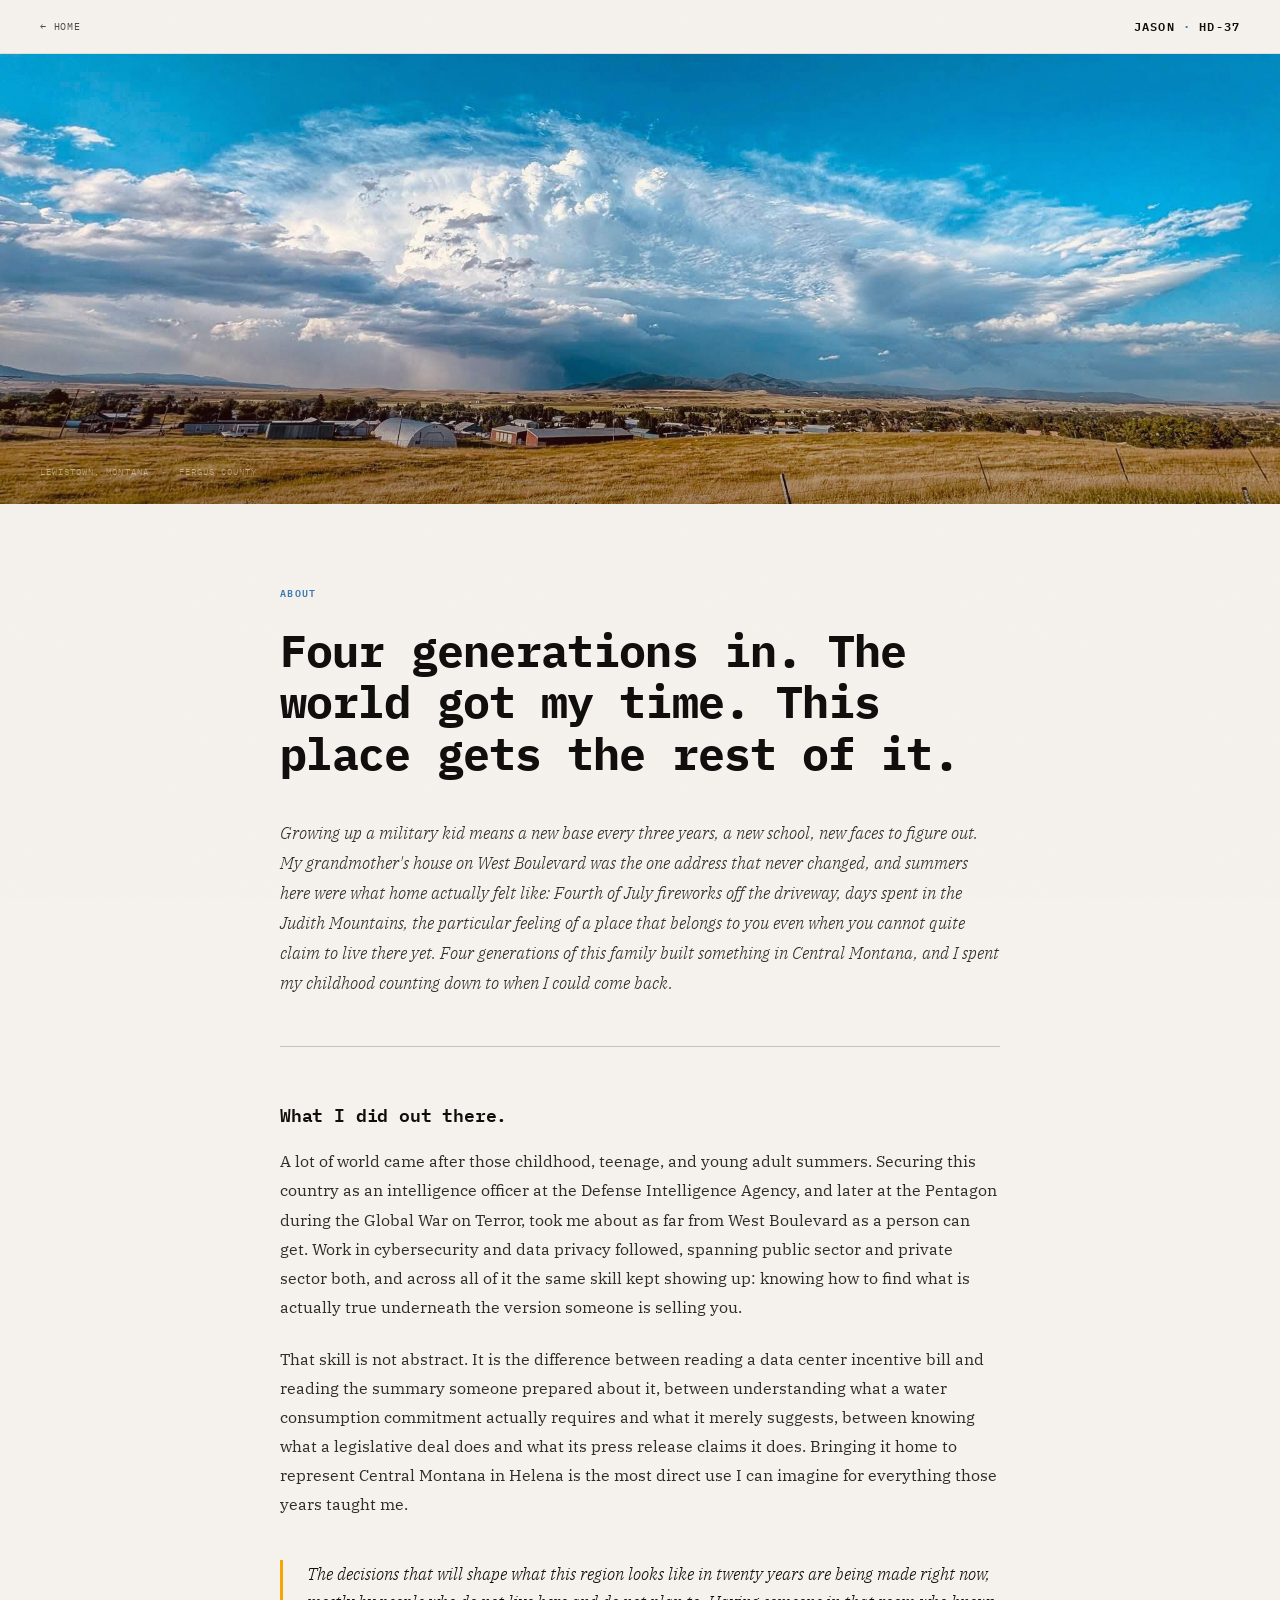
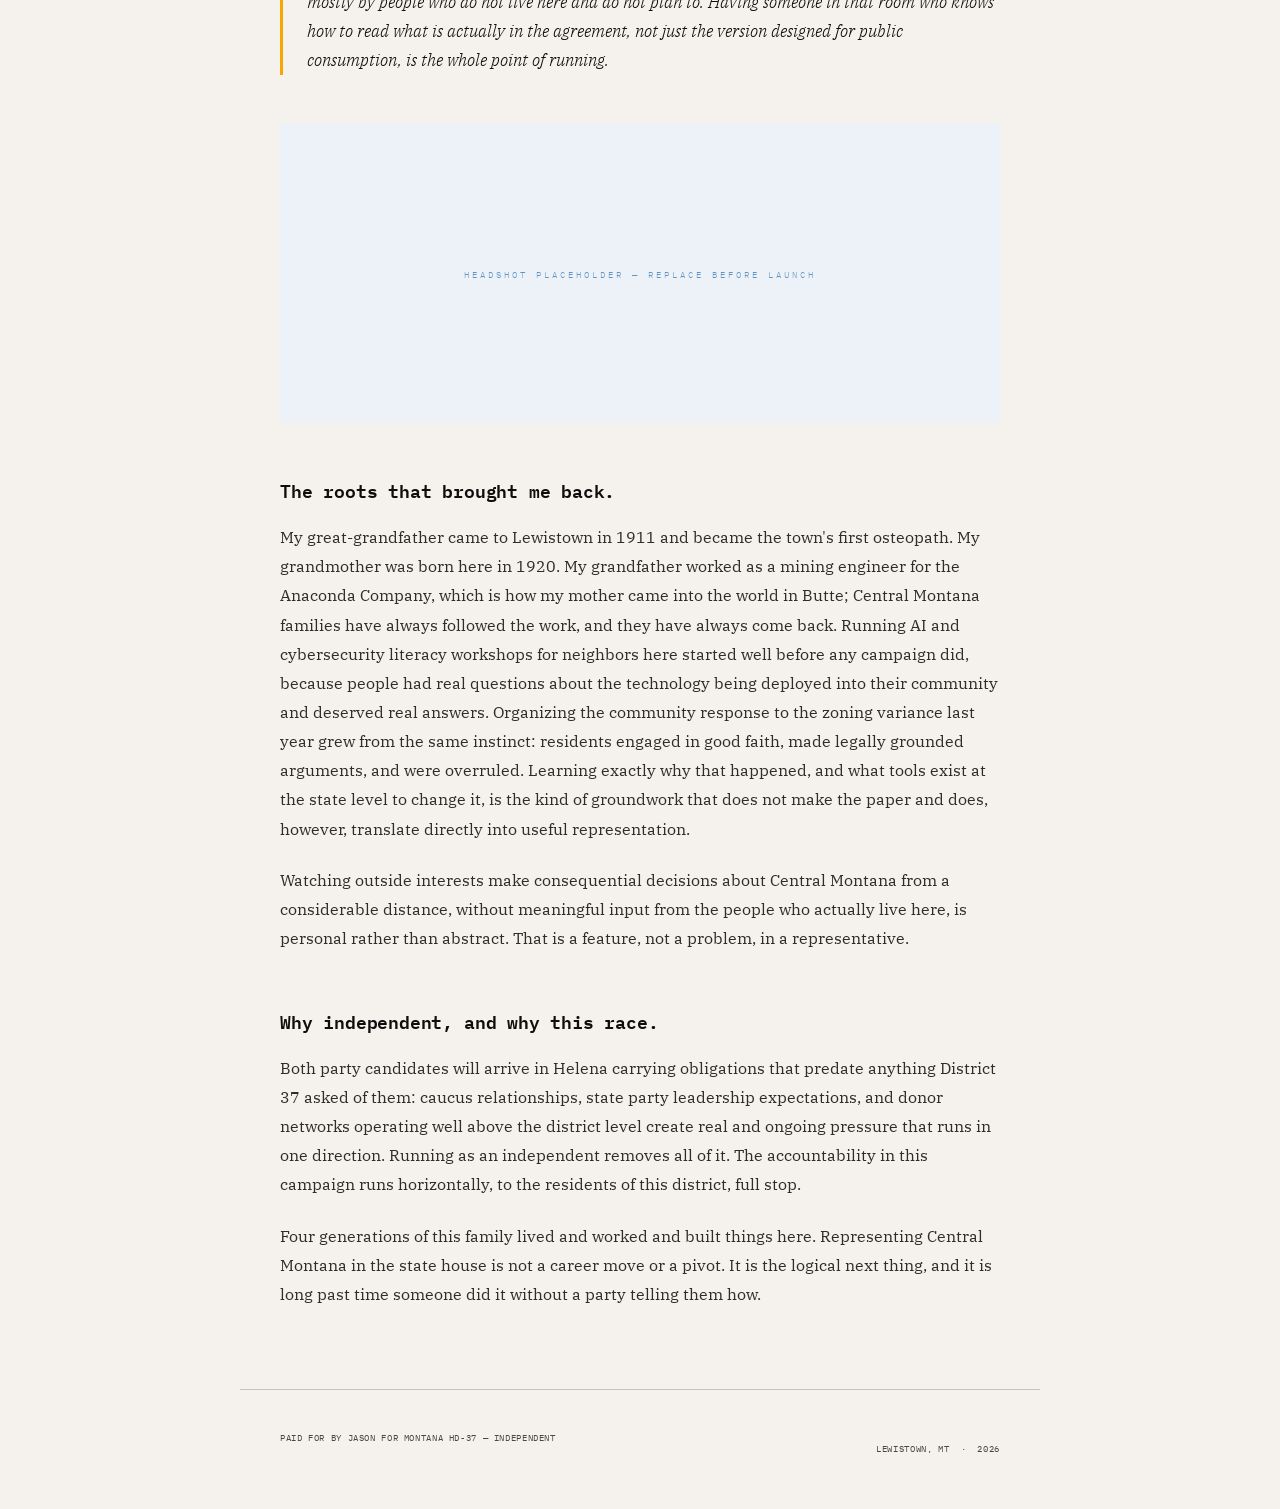
==== commit 1f19aa6c: "Update" ====
--- a/about.html
+++ b/about.html
@@ -10,6 +10,8 @@
   <meta property="og:image:height" content="933"/>
   <meta name="twitter:card" content="summary_large_image"/>
   <meta name="twitter:image" content="https://jason4montana.com/ltown.jpg"/>
+  <link rel="icon" href="favicon.ico" sizes="32x32"/>
+  <link rel="apple-touch-icon" href="apple-touch-icon.png"/>
   <title>About Jason &mdash; Montana HD-37</title>
   <meta property="og:title" content="About Jason — Montana HD-37"/>
   <meta property="og:description" content="Four generations of Central Montana. Intelligence officer. Independent candidate for HD-37."/>
@@ -252,12 +254,6 @@
   </div>
 </div>
 
-<div class="cta-band">
-  <h3>Ready to get involved?</h3>
-  <p>Sign a petition, volunteer, or host a conversation in your living room.</p>
-  <a href="get-involved.html" class="btn-cta">Get Involved</a>
-</div>
-
 <footer>
   <p>Paid for by Jason for Montana HD-37 &mdash; Independent</p>
   <p>Lewistown, MT &nbsp;&middot;&nbsp; 2026</p>
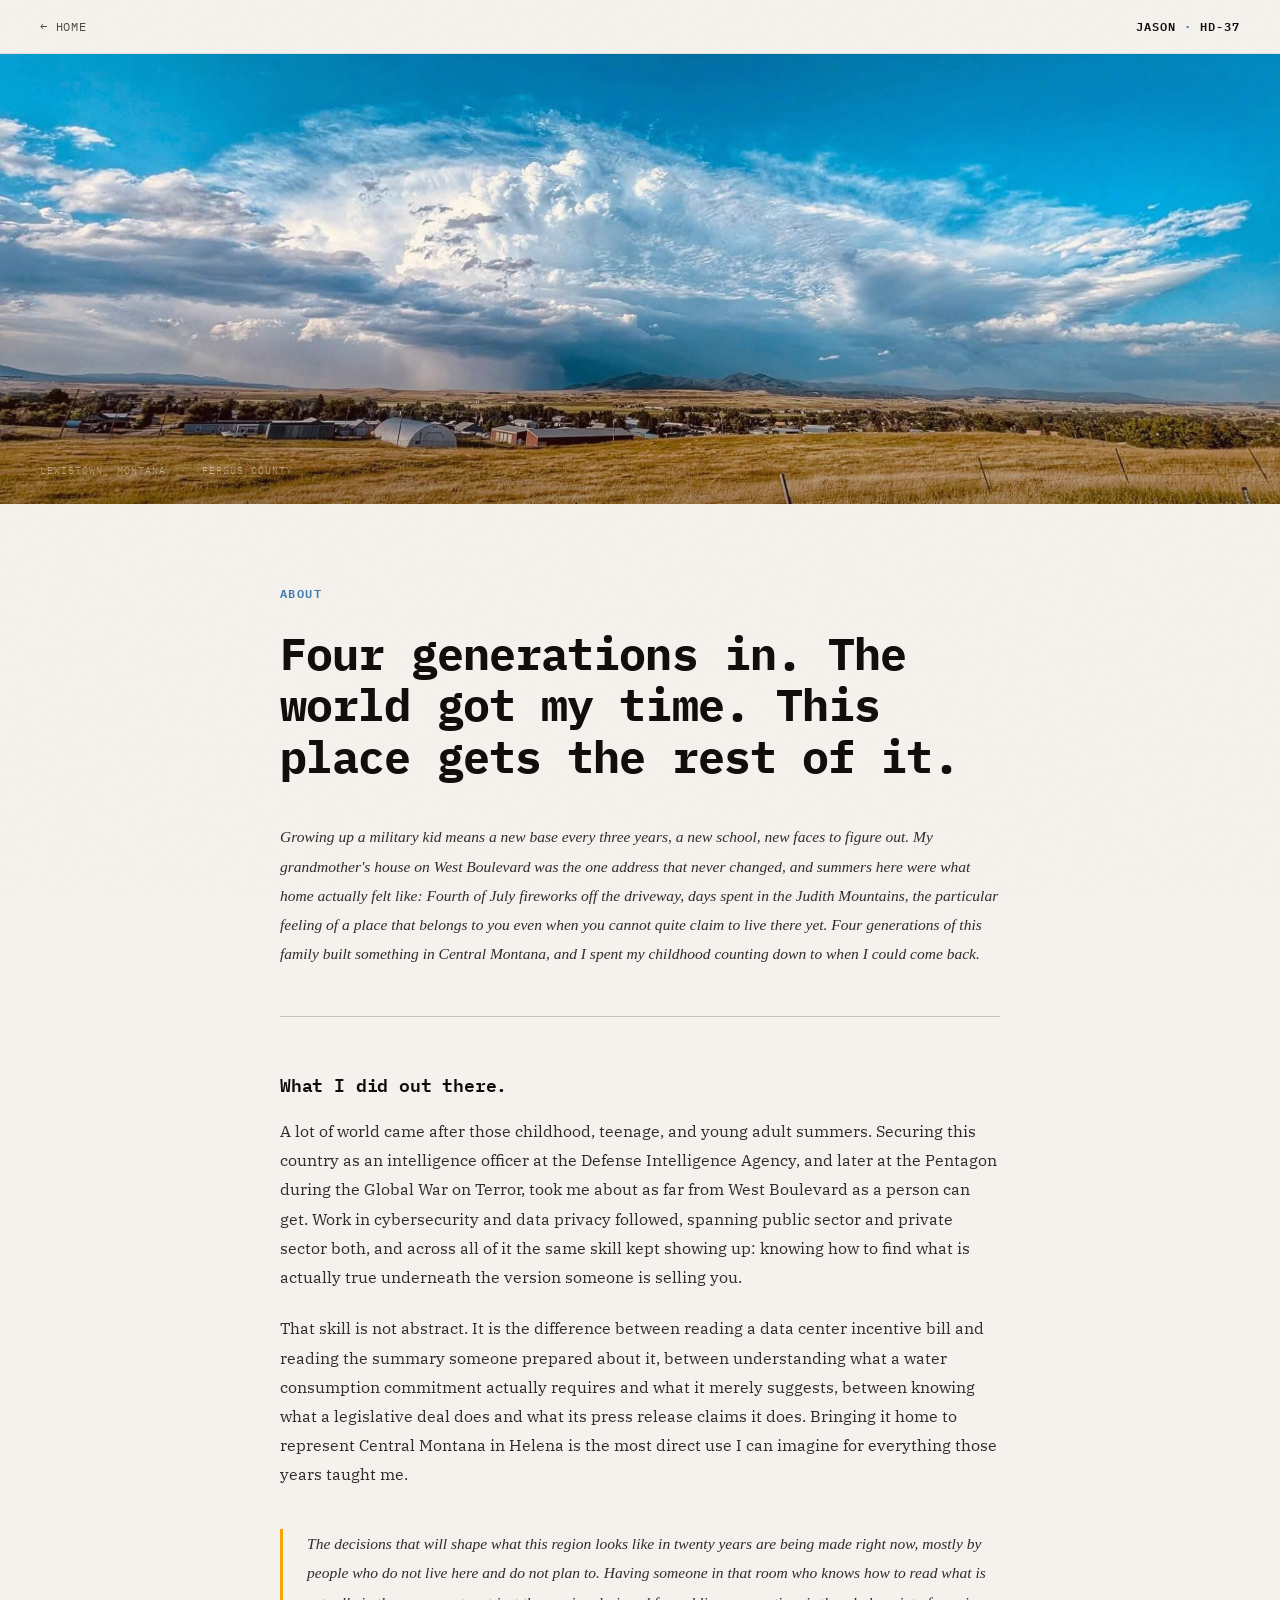
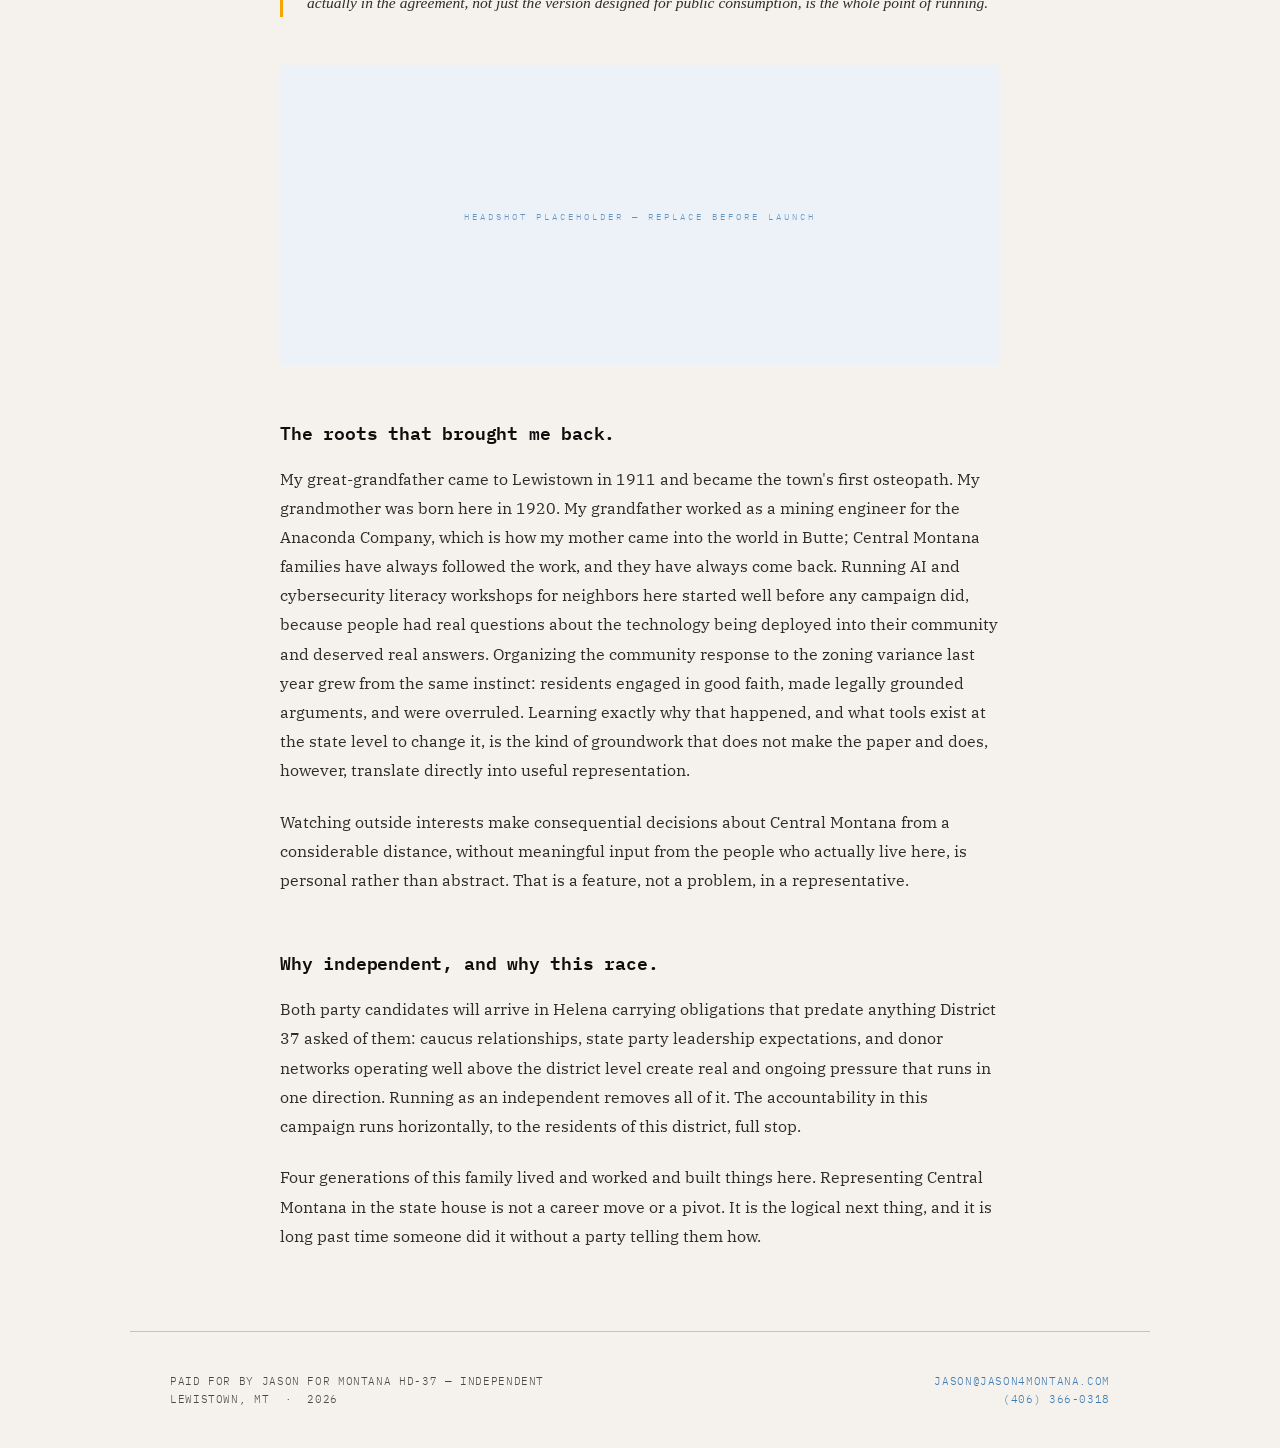
==== commit a80841c9: "Overhaul Folder Structure" ====
--- a/about.html
+++ b/about.html
@@ -5,11 +5,11 @@
   <meta name="viewport" content="width=device-width, initial-scale=1.0"/>
   <meta property="og:site_name" content="Jason for Montana HD-37"/>
   <meta property="og:type" content="website"/>
-  <meta property="og:image" content="https://jason4montana.com/ltown.jpg"/>
+  <meta property="og:image" content="https://jason4montana.com/img/ltown.jpg"/>
   <meta property="og:image:width" content="1400"/>
   <meta property="og:image:height" content="933"/>
   <meta name="twitter:card" content="summary_large_image"/>
-  <meta name="twitter:image" content="https://jason4montana.com/ltown.jpg"/>
+  <meta name="twitter:image" content="https://jason4montana.com/img/ltown.jpg"/>
   <link rel="icon" href="favicon.ico" sizes="32x32"/>
   <link rel="apple-touch-icon" href="apple-touch-icon.png"/>
   <title>About Jason &mdash; Montana HD-37</title>
@@ -19,200 +19,17 @@
   <link rel="preconnect" href="https://fonts.googleapis.com"/>
   <link rel="preconnect" href="https://fonts.gstatic.com" crossorigin/>
   <link href="https://fonts.googleapis.com/css2?family=IBM+Plex+Mono:ital,wght@0,300;0,400;0,500;0,600;0,700;1,300;1,400&family=IBM+Plex+Serif:ital,wght@0,300;0,400;0,500;1,300;1,400&display=swap" rel="stylesheet"/>
-  <style>
-    :root {
-      --cream: #F5F2ED;
-      --ink: #0F0E0C;
-      --ink-light: #4A4742;
-      --ink-mid: #2E2D2A;
-      --rule: #C8C4BC;
-      --rule-light: #DBD8D2;
-      --camas-000: #ECF2F8;
-      --camas-100: #D8E5F0;
-      --camas-200: #B1CAE1;
-      --camas-300: #89AFD1;
-      --camas-400: #6294C2;
-      --camas-500: #3A79B2;
-      --camas-600: #2F618F;
-      --camas-700: #29557D;
-      --camas-800: #204362;
-      --gold-000: #FEF7E6;
-      --gold-300: #F9CA68;
-      --gold-400: #F7B836;
-      --gold-500: #F5A603;
-      --gold-600: #C48503;
-      --gold-700: #AC7503;
-      --mono: 'IBM Plex Mono', monospace;
-      --serif: 'IBM Plex Serif', Georgia, serif;
-    }
-    *, *::before, *::after { box-sizing: border-box; margin: 0; padding: 0; }
-    html { scroll-behavior: smooth; color-scheme: only light; background: var(--cream) !important; }
-    body {
-      background: var(--cream) !important; color: var(--ink) !important;
-      font-family: var(--serif); font-weight: 300; font-size: 17px;
-      line-height: 1.72; -webkit-font-smoothing: antialiased;
-    }
-    body::after {
-      content: ''; position: fixed; inset: 0; z-index: 9999;
-      pointer-events: none; opacity: 0.02;
-      background-image: url("data:image/svg+xml,%3Csvg viewBox='0 0 256 256' xmlns='http://www.w3.org/2000/svg'%3E%3Cfilter id='n'%3E%3CfeTurbulence type='fractalNoise' baseFrequency='0.9' numOctaves='4' stitchTiles='stitch'/%3E%3C/filter%3E%3Crect width='100%25' height='100%25' filter='url(%23n)'/%3E%3C/svg%3E");
-      background-repeat: repeat; background-size: 256px 256px;
-    }
-
-    /* Nav */
-    nav {
-      position: fixed; top: 0; left: 0; right: 0; z-index: 1000;
-      display: flex; align-items: center; justify-content: space-between;
-      padding: 0 2.5rem; height: 54px;
-      background: rgba(245,242,237,0.92);
-      backdrop-filter: blur(10px); -webkit-backdrop-filter: blur(10px);
-      border-bottom: 1px solid rgba(200,196,188,0.45);
-    }
-    .nav-back {
-      font-family: var(--mono);
-      font-size: 0.64rem; font-weight: 400; letter-spacing: 0.08em;
-      text-transform: uppercase; color: var(--ink-light); text-decoration: none;
-      transition: color 0.2s;
-    }
-    .nav-back:hover { color: var(--camas-500); }
-    .nav-id {
-      font-family: var(--mono);
-      font-size: 0.72rem; font-weight: 600; letter-spacing: 0.1em;
-      text-transform: uppercase; color: var(--ink); text-decoration: none;
-    }
-    .nav-id span { color: var(--camas-500); }
-
-    /* Photo hero */
-    .photo-hero {
-      margin-top: 54px; width: 100%;
-      height: clamp(300px, 40vw, 450px);
-      overflow: hidden; position: relative;
-    }
-    .photo-hero img {
-      width: 100%; height: 100%; object-fit: cover;
-      object-position: center 60%; display: block;
-    }
-    .photo-overlay {
-      position: absolute; inset: 0;
-      background: linear-gradient(to bottom, transparent 55%, rgba(15,14,12,0.35) 100%);
-    }
-    .photo-caption {
-      position: absolute; bottom: 1.5rem; left: 2.5rem;
-      font-family: var(--mono);
-      font-size: 0.54rem; letter-spacing: 0.12em;
-      text-transform: uppercase; color: rgba(245,242,237,0.55);
-    }
-
-    /* Content */
-    .content { max-width: 800px; margin: 0 auto; padding: 5rem 2.5rem; }
-    .section-label {
-      font-family: var(--mono);
-      font-size: 0.6rem; font-weight: 600; letter-spacing: 0.14em;
-      text-transform: uppercase; color: var(--camas-500); display: block; margin-bottom: 1.5rem;
-    }
-    h1 {
-      font-family: var(--mono);
-      font-size: clamp(1.8rem, 3.5vw, 2.8rem); font-weight: 700;
-      line-height: 1.15; letter-spacing: -0.02em; margin-bottom: 2.5rem;
-    }
-    .lede {
-      font-family: var(--serif);
-      font-style: italic; font-size: 1.05rem; font-weight: 300;
-      line-height: 1.78; color: var(--ink-mid); margin-bottom: 3rem;
-      padding-bottom: 3rem; border-bottom: 1px solid var(--rule);
-    }
-    h2 {
-      font-family: var(--mono);
-      font-size: 1.15rem; font-weight: 600; line-height: 1.3;
-      letter-spacing: -0.01em; margin-bottom: 1.25rem; margin-top: 3.5rem;
-      color: var(--ink);
-    }
-    p {
-      font-family: var(--serif);
-      color: var(--ink-mid); font-weight: 400; line-height: 1.88; margin-bottom: 1.4rem; font-size: 0.97rem;
-    }
-    p:last-of-type { margin-bottom: 0; }
-
-    /* Photo inline placeholder */
-    .photo-inline { width: 100%; height: 300px; overflow: hidden; margin: 3rem 0; }
-    .photo-inline svg { width: 100%; height: 100%; }
-    .photo-inline-caption {
-      font-family: var(--mono);
-      font-size: 0.54rem; letter-spacing: 0.08em;
-      text-transform: uppercase; color: var(--ink-light); margin-top: 0.6rem;
-    }
-
-    /* Pull quote */
-    .pull { border-left: 3px solid var(--gold-500); padding-left: 1.5rem; margin: 2.5rem 0; }
-    .pull p {
-      font-family: var(--serif);
-      font-style: italic; font-size: 1.05rem; font-weight: 300;
-      color: var(--ink); line-height: 1.72; margin-bottom: 0;
-    }
-
-    /* CTA band */
-    .cta-band {
-      background: var(--camas-500);
-      padding: 3.5rem 2.5rem;
-      text-align: center;
-    }
-    .cta-band h3 {
-      font-family: var(--mono);
-      font-size: 1.1rem; font-weight: 600; color: #fff;
-      margin-bottom: 0.5rem;
-    }
-    .cta-band p {
-      font-family: var(--serif);
-      font-size: 0.92rem; color: var(--camas-200);
-      margin-bottom: 1.75rem; max-width: 440px;
-      margin-left: auto; margin-right: auto; line-height: 1.7;
-    }
-    .btn-cta {
-      font-family: var(--mono);
-      font-size: 0.66rem; font-weight: 600; letter-spacing: 0.08em;
-      text-transform: uppercase;
-      background: var(--gold-500); color: #fff; border: none;
-      padding: 0.95rem 2.2rem; cursor: pointer; text-decoration: none;
-      display: inline-block; transition: background 0.2s;
-    }
-    .btn-cta:hover { background: var(--gold-400); }
-
-    /* Footer */
-    footer {
-      border-top: 1px solid var(--rule); padding: 2.5rem 2.5rem;
-      display: flex; justify-content: space-between; align-items: center;
-      max-width: 800px; margin: 0 auto;
-    }
-    footer p {
-      font-family: var(--mono);
-      font-size: 0.56rem; letter-spacing: 0.07em;
-      text-transform: uppercase; color: var(--ink-light);
-    }
-
-    /* Animations */
-    .reveal {
-      opacity: 0; transform: translateY(18px);
-      transition: opacity 0.6s ease, transform 0.6s ease;
-    }
-    .reveal.visible { opacity: 1; transform: none; }
-
-    @media (max-width: 700px) {
-      .content { padding: 3.5rem 2rem; }
-      footer {
-        flex-direction: column; gap: 0.5rem; text-align: center;
-        padding-left: 2rem; padding-right: 2rem;
-      }
-    }
-  </style>
+  <link rel="stylesheet" href="css/style.css"/>
 </head>
 <body>
+
 <nav>
   <a href="index.html" class="nav-back">&larr; Home</a>
   <a href="index.html" class="nav-id">Jason <span>&middot;</span> HD-37</a>
 </nav>
 
 <div class="photo-hero">
-  <img src="ltown.jpg" alt="Lewistown, Montana"/>
+  <img src="img/ltown.jpg" alt="Lewistown, Montana"/>
   <div class="photo-overlay"></div>
   <div class="photo-caption">Lewistown, Montana &nbsp;&middot;&nbsp; Fergus County</div>
 </div>
@@ -255,17 +72,16 @@
 </div>
 
 <footer>
-  <p>Paid for by Jason for Montana HD-37 &mdash; Independent</p>
-  <p>Lewistown, MT &nbsp;&middot;&nbsp; 2026</p>
+  <div>
+    <p>Paid for by Jason for Montana HD-37 &mdash; Independent</p>
+    <p>Lewistown, MT &nbsp;&middot;&nbsp; 2026</p>
+  </div>
+  <div class="footer-contact">
+    <p><a href="mailto:jason@jason4montana.com">jason@jason4montana.com</a></p>
+    <p><a href="tel:+14063660318">(406) 366-0318</a></p>
+  </div>
 </footer>
 
-<script>
-  const obs = new IntersectionObserver((entries) => {
-    entries.forEach((entry) => {
-      if (entry.isIntersecting) { entry.target.classList.add('visible'); obs.unobserve(entry.target); }
-    });
-  }, { threshold: 0.1 });
-  document.querySelectorAll('.reveal').forEach(el => obs.observe(el));
-</script>
+<script src="js/main.js"></script>
 </body>
 </html>
--- a/css/style.css
+++ b/css/style.css
@@ -0,0 +1,675 @@
+/* ============================================
+   Jason for Montana HD-37 — Campaign Stylesheet
+   Palette: Montana Brand (Camas Blue + Treasure State Gold)
+   ============================================ */
+
+/* ── VARIABLES ── */
+:root {
+  /* Base */
+  --cream: #F5F2ED;
+  --ink: #0F0E0C;
+  --ink-light: #4A4742;
+  --ink-mid: #2E2D2A;
+  --rule: #C8C4BC;
+  --rule-light: #DBD8D2;
+
+  /* Montana Brand: Camas Blue */
+  --camas-000: #ECF2F8;
+  --camas-100: #D8E5F0;
+  --camas-200: #B1CAE1;
+  --camas-300: #89AFD1;
+  --camas-400: #6294C2;
+  --camas-500: #3A79B2;
+  --camas-600: #2F618F;
+  --camas-700: #29557D;
+  --camas-800: #204362;
+  --camas-900: #183148;
+
+  /* Montana Brand: Treasure State Gold */
+  --gold-000: #FEF7E6;
+  --gold-100: #FDEECD;
+  --gold-200: #FBDC9B;
+  --gold-300: #F9CA68;
+  --gold-400: #F7B836;
+  --gold-500: #F5A603;
+  --gold-600: #C48503;
+  --gold-700: #AC7503;
+  --gold-800: #875C02;
+  --gold-900: #624302;
+
+  /* Fonts */
+  --mono: 'IBM Plex Mono', monospace;
+  --serif: 'IBM Plex Serif', Georgia, serif;
+}
+
+/* ── RESET & BASE ── */
+*, *::before, *::after { box-sizing: border-box; margin: 0; padding: 0; }
+html { scroll-behavior: smooth; background: var(--cream); }
+body {
+  background: var(--cream);
+  color: var(--ink);
+  font-family: var(--serif);
+  font-weight: 300;
+  font-size: 17px;
+  line-height: 1.72;
+  -webkit-font-smoothing: antialiased;
+}
+
+/* ── GRAIN TEXTURE ── */
+body::after {
+  content: '';
+  position: fixed; inset: 0; z-index: 9999;
+  pointer-events: none; opacity: 0.02;
+  background-image: url("data:image/svg+xml,%3Csvg viewBox='0 0 256 256' xmlns='http://www.w3.org/2000/svg'%3E%3Cfilter id='n'%3E%3CfeTurbulence type='fractalNoise' baseFrequency='0.9' numOctaves='4' stitchTiles='stitch'/%3E%3C/filter%3E%3Crect width='100%25' height='100%25' filter='url(%23n)'/%3E%3C/svg%3E");
+  background-repeat: repeat; background-size: 256px 256px;
+}
+
+/* ── NAV (shared) ── */
+nav {
+  position: fixed; top: 0; left: 0; right: 0; z-index: 1000;
+  display: flex; align-items: center; justify-content: space-between;
+  padding: 0 2.5rem; height: 54px;
+  background: rgba(245,242,237,0.92);
+  backdrop-filter: blur(10px); -webkit-backdrop-filter: blur(10px);
+  border-bottom: 1px solid rgba(200,196,188,0.45);
+}
+.nav-id {
+  font-family: var(--mono);
+  font-size: 0.78rem; font-weight: 600; letter-spacing: 0.08em;
+  text-transform: uppercase; color: var(--ink); text-decoration: none;
+}
+.nav-id span { color: var(--camas-500); }
+nav ul { list-style: none; display: flex; gap: 2.25rem; }
+nav a.nav-link {
+  font-family: var(--mono);
+  font-size: 0.72rem; font-weight: 400; letter-spacing: 0.07em;
+  text-transform: uppercase; color: var(--ink-light);
+  text-decoration: none; transition: color 0.2s;
+}
+nav a.nav-link:hover { color: var(--camas-500); }
+.nav-back {
+  font-family: var(--mono);
+  font-size: 0.72rem; font-weight: 400; letter-spacing: 0.07em;
+  text-transform: uppercase; color: var(--ink-light);
+  text-decoration: none; transition: color 0.2s;
+}
+.nav-back:hover { color: var(--camas-500); }
+
+/* ── MOBILE NAV ── */
+.nav-toggle {
+  display: none; background: none; border: none; cursor: pointer;
+  width: 26px; height: 18px; position: relative;
+}
+.nav-toggle span {
+  display: block; width: 100%; height: 1.5px; background: var(--ink);
+  position: absolute; left: 0; transition: all 0.3s;
+}
+.nav-toggle span:nth-child(1) { top: 0; }
+.nav-toggle span:nth-child(2) { top: 8px; }
+.nav-toggle span:nth-child(3) { top: 16px; }
+.mobile-menu {
+  display: none;
+  position: fixed; top: 54px; left: 0; right: 0;
+  background: var(--cream);
+  border-bottom: 1px solid var(--rule);
+  padding: 1.5rem 2.5rem; z-index: 999;
+}
+.mobile-menu.open { display: block; }
+.mobile-menu a {
+  font-family: var(--mono);
+  font-size: 0.78rem; font-weight: 400; letter-spacing: 0.07em;
+  text-transform: uppercase; color: var(--ink-light);
+  text-decoration: none; display: block;
+  padding: 0.75rem 0;
+  border-bottom: 1px solid var(--rule-light);
+}
+.mobile-menu a:last-child { border-bottom: none; }
+.mobile-menu a:hover { color: var(--camas-500); }
+
+/* ── BUTTONS ── */
+.btn-primary {
+  font-family: var(--mono);
+  font-size: 0.74rem; font-weight: 600; letter-spacing: 0.07em; text-transform: uppercase;
+  background: var(--camas-500); color: #fff; border: none;
+  padding: 0.95rem 2rem; cursor: pointer; text-decoration: none;
+  transition: background 0.2s; display: inline-block;
+}
+.btn-primary:hover { background: var(--camas-600); }
+.btn-outline {
+  font-family: var(--mono);
+  font-size: 0.74rem; font-weight: 600; letter-spacing: 0.07em; text-transform: uppercase;
+  background: transparent; color: var(--camas-600); border: 1.5px solid var(--camas-400);
+  padding: 0.95rem 2rem; cursor: pointer; text-decoration: none;
+  transition: background 0.2s, color 0.2s, border-color 0.2s; display: inline-block;
+}
+.btn-outline:hover { background: var(--camas-500); color: #fff; border-color: var(--camas-500); }
+.btn-cta {
+  font-family: var(--mono);
+  font-size: 0.74rem; font-weight: 600; letter-spacing: 0.07em; text-transform: uppercase;
+  background: var(--gold-500); color: #fff; border: none;
+  padding: 0.95rem 2.2rem; cursor: pointer; text-decoration: none;
+  display: inline-block; transition: background 0.2s;
+}
+.btn-cta:hover { background: var(--gold-400); }
+
+/* ── SHARED LABELS ── */
+.section-label {
+  font-family: var(--mono);
+  font-size: 0.72rem; font-weight: 600; letter-spacing: 0.12em;
+  text-transform: uppercase; color: var(--camas-500); display: block; margin-bottom: 1.5rem;
+}
+
+/* ── PULL QUOTES ── */
+.pull { border-left: 3px solid var(--gold-500); padding-left: 1.5rem; margin: 2.5rem 0; }
+.pull p {
+  font-family: var(--serif);
+  font-style: italic; font-size: 1.05rem; font-weight: 300;
+  color: var(--ink); line-height: 1.72; margin-bottom: 0;
+}
+
+/* ── CTA BAND ── */
+.cta-band {
+  background: var(--camas-700);
+  padding: 3.5rem 2.5rem; text-align: center;
+}
+.cta-band h2, .cta-band h3 {
+  font-family: var(--mono);
+  font-size: 1.1rem; font-weight: 600; color: #fff; margin-bottom: 0.5rem;
+}
+.cta-band p {
+  font-family: var(--serif);
+  font-size: 0.92rem; color: var(--camas-200);
+  margin-bottom: 1.75rem; max-width: 440px;
+  margin-left: auto; margin-right: auto; line-height: 1.7;
+}
+
+/* ── FOOTER ── */
+footer {
+  border-top: 1px solid var(--rule);
+  padding: 2.5rem 2.5rem;
+  display: flex; justify-content: space-between; align-items: center;
+  max-width: 1020px; margin: 0 auto;
+}
+footer p {
+  font-family: var(--mono);
+  font-size: 0.66rem; letter-spacing: 0.06em;
+  text-transform: uppercase; color: var(--ink-light);
+}
+.footer-contact { text-align: right; }
+.footer-contact p { margin: 0; }
+.footer-contact a {
+  font-family: var(--mono);
+  font-size: 0.66rem; letter-spacing: 0.06em;
+  text-transform: uppercase; color: var(--camas-500);
+  text-decoration: none; transition: color 0.2s;
+}
+.footer-contact a:hover { color: var(--gold-500); }
+
+/* ── SCROLL ANIMATIONS ── */
+.reveal {
+  opacity: 0; transform: translateY(18px);
+  transition: opacity 0.6s ease, transform 0.6s ease;
+}
+.reveal.visible { opacity: 1; transform: none; }
+.stagger > * {
+  opacity: 0; transform: translateY(14px);
+  transition: opacity 0.5s ease, transform 0.5s ease;
+}
+.stagger.visible > * { opacity: 1; transform: none; }
+.stagger.visible > *:nth-child(1) { transition-delay: 0s; }
+.stagger.visible > *:nth-child(2) { transition-delay: 0.1s; }
+.stagger.visible > *:nth-child(3) { transition-delay: 0.2s; }
+
+@keyframes fadeUp {
+  to { opacity: 1; transform: translateY(0); }
+}
+
+
+/* ============================================
+   INDEX PAGE
+   ============================================ */
+
+/* Hero */
+.hero {
+  padding: 10rem 2.5rem 4.5rem;
+  max-width: 1020px; margin: 0 auto;
+}
+.hero-eyebrow {
+  font-family: var(--mono);
+  font-size: 0.72rem; font-weight: 500; letter-spacing: 0.14em;
+  text-transform: uppercase; color: var(--camas-500);
+  margin-bottom: 2.5rem;
+  opacity: 0; transform: translateY(10px);
+  animation: fadeUp 0.6s 0.15s ease forwards;
+}
+.hero-name {
+  font-family: var(--mono);
+  font-size: clamp(1.4rem, 3vw, 2.2rem);
+  font-weight: 300; letter-spacing: 0.06em;
+  text-transform: uppercase; color: var(--camas-500);
+  margin-bottom: 0.75rem;
+  opacity: 0; transform: translateY(10px);
+  animation: fadeUp 0.6s 0.25s ease forwards;
+}
+.hero h1 {
+  font-family: var(--mono);
+  font-size: clamp(2.4rem, 5.2vw, 4.2rem);
+  font-weight: 700; line-height: 1.08; letter-spacing: -0.03em;
+  color: var(--ink); margin-bottom: 0.35rem;
+  opacity: 0; transform: translateY(14px);
+  animation: fadeUp 0.7s 0.45s ease forwards;
+}
+
+/* Photo strip */
+.photo-strip {
+  width: 100%;
+  height: clamp(280px, 38vw, 440px);
+  overflow: hidden; position: relative;
+}
+.photo-strip img {
+  width: 100%; height: 100%;
+  object-fit: cover; object-position: center 55%;
+  display: block;
+}
+.photo-strip-caption {
+  position: absolute; bottom: 1.25rem; right: 2.5rem;
+  font-family: var(--mono);
+  font-size: 0.64rem; letter-spacing: 0.1em;
+  text-transform: uppercase; color: rgba(245,242,237,0.5);
+}
+
+/* Intro section */
+.intro-section {
+  max-width: 1020px; margin: 0 auto;
+  padding: 5rem 2.5rem;
+  display: grid; grid-template-columns: 180px 1fr;
+  gap: 3rem; align-items: start;
+}
+.intro-label {
+  font-family: var(--mono);
+  font-size: 0.72rem; font-weight: 600; letter-spacing: 0.12em;
+  text-transform: uppercase; color: var(--camas-500);
+  padding-top: 0.4rem; position: sticky; top: 80px;
+}
+.intro-body { max-width: 620px; }
+.intro-body p {
+  font-family: var(--serif);
+  font-size: 1.02rem; font-weight: 400;
+  line-height: 1.88; color: var(--ink-mid);
+}
+.intro-actions {
+  display: flex; gap: 1rem; flex-wrap: wrap; margin-top: 2.5rem;
+}
+
+/* Cards band */
+.cards-band { background: var(--camas-500); position: relative; }
+.cards-section {
+  max-width: 1020px; margin: 0 auto;
+  padding: 4.5rem 2.5rem;
+  display: grid; grid-template-columns: repeat(2, 1fr);
+  gap: 0; position: relative;
+}
+.card {
+  padding: 0 2.5rem;
+  border-right: 1px solid rgba(255, 255, 255, 0.15);
+}
+.card:first-child { padding-left: 0; }
+.card:last-child { border-right: none; padding-right: 0; }
+.card-num {
+  font-family: var(--mono);
+  font-size: 0.68rem; font-weight: 600; letter-spacing: 0.12em;
+  text-transform: uppercase; color: var(--gold-400);
+  margin-bottom: 1.25rem;
+}
+.card h3 {
+  font-family: var(--mono);
+  font-size: 0.95rem; font-weight: 600; line-height: 1.48;
+  color: #fff; margin-bottom: 0.9rem;
+}
+.card p {
+  font-family: var(--serif);
+  font-size: 0.9rem; color: rgba(255, 255, 255, 0.78);
+  line-height: 1.78; margin-bottom: 1.5rem;
+}
+.card-link {
+  font-family: var(--mono);
+  font-size: 0.7rem; font-weight: 600; letter-spacing: 0.07em;
+  text-transform: uppercase; color: var(--gold-300);
+  text-decoration: none;
+  border-bottom: 1px solid rgba(249,202,104,0.3);
+  padding-bottom: 2px; transition: color 0.2s, border-color 0.2s;
+}
+.card-link:hover { color: #fff; border-color: #fff; }
+
+/* Accent band */
+.accent-band {
+  background: var(--gold-500); padding: 2rem 2.5rem; text-align: center;
+}
+.accent-band p {
+  font-family: var(--mono);
+  font-size: 0.74rem; font-weight: 600; letter-spacing: 0.08em;
+  text-transform: uppercase; color: #fff;
+}
+
+/* News band & section */
+.news-band { background: var(--camas-000); }
+.news-section {
+  max-width: 1020px; margin: 0 auto;
+  padding: 4.5rem 2.5rem 4rem;
+}
+.news-header {
+  display: flex; justify-content: space-between;
+  align-items: baseline; margin-bottom: 2.5rem;
+}
+.news-label {
+  font-family: var(--mono);
+  font-size: 0.72rem; font-weight: 600; letter-spacing: 0.12em;
+  text-transform: uppercase; color: var(--camas-600);
+}
+.news-all {
+  font-family: var(--mono);
+  font-size: 0.68rem; font-weight: 500; letter-spacing: 0.07em;
+  text-transform: uppercase; color: var(--camas-400);
+  text-decoration: none; transition: color 0.2s;
+}
+.news-all:hover { color: var(--camas-700); }
+.news-grid {
+  display: grid; grid-template-columns: repeat(3, 1fr); gap: 1.5rem;
+}
+.news-item a {
+  text-decoration: none; color: inherit; display: block;
+  padding: 1.5rem; background: #fff;
+  border: 1px solid var(--camas-100);
+  transition: border-color 0.25s, box-shadow 0.25s;
+}
+.news-item a:hover {
+  border-color: var(--camas-300);
+  box-shadow: 0 2px 12px rgba(58,121,178,0.08);
+}
+.news-tag {
+  font-family: var(--mono);
+  font-size: 0.64rem; font-weight: 600; letter-spacing: 0.1em;
+  text-transform: uppercase; color: var(--gold-600);
+  margin-bottom: 0.4rem; display: inline-block;
+}
+.news-date {
+  font-family: var(--mono);
+  font-size: 0.66rem; letter-spacing: 0.07em;
+  text-transform: uppercase; color: var(--camas-300);
+  margin-bottom: 0.8rem;
+}
+.news-item h4 {
+  font-family: var(--mono);
+  font-size: 0.92rem; font-weight: 600; line-height: 1.42;
+  color: var(--ink); margin-bottom: 0.75rem; transition: color 0.2s;
+}
+.news-item:hover h4 { color: var(--camas-600); }
+.news-item p {
+  font-family: var(--serif);
+  font-size: 0.88rem; color: var(--ink-mid); line-height: 1.72;
+}
+
+
+/* ============================================
+   ABOUT PAGE
+   ============================================ */
+
+.photo-hero {
+  margin-top: 54px; width: 100%;
+  height: clamp(300px, 40vw, 450px);
+  overflow: hidden; position: relative;
+}
+.photo-hero img {
+  width: 100%; height: 100%; object-fit: cover;
+  object-position: center 60%; display: block;
+}
+.photo-overlay {
+  position: absolute; inset: 0;
+  background: linear-gradient(to bottom, transparent 55%, rgba(15,14,12,0.35) 100%);
+}
+.photo-caption {
+  position: absolute; bottom: 1.5rem; left: 2.5rem;
+  font-family: var(--mono);
+  font-size: 0.64rem; letter-spacing: 0.1em;
+  text-transform: uppercase; color: rgba(245,242,237,0.55);
+}
+
+.content { max-width: 800px; margin: 0 auto; padding: 5rem 2.5rem; }
+.content h1 {
+  font-family: var(--mono);
+  font-size: clamp(1.8rem, 3.5vw, 2.8rem); font-weight: 700;
+  line-height: 1.15; letter-spacing: -0.02em; margin-bottom: 2.5rem;
+}
+.content h2 {
+  font-family: var(--mono);
+  font-size: 1.15rem; font-weight: 600; line-height: 1.3;
+  letter-spacing: -0.01em; margin-bottom: 1.25rem; margin-top: 3.5rem;
+  color: var(--ink);
+}
+.content p {
+  font-family: var(--serif);
+  color: var(--ink-mid); font-weight: 400;
+  line-height: 1.88; margin-bottom: 1.4rem; font-size: 0.97rem;
+}
+.content p:last-of-type { margin-bottom: 0; }
+
+.lede {
+  font-family: var(--serif);
+  font-style: italic; font-size: 1.05rem; font-weight: 300;
+  line-height: 1.78; color: var(--ink-mid); margin-bottom: 3rem;
+  padding-bottom: 3rem; border-bottom: 1px solid var(--rule);
+}
+
+.photo-inline { width: 100%; height: 300px; overflow: hidden; margin: 3rem 0; }
+.photo-inline svg { width: 100%; height: 100%; }
+.photo-inline-caption {
+  font-family: var(--mono);
+  font-size: 0.64rem; letter-spacing: 0.07em;
+  text-transform: uppercase; color: var(--ink-light); margin-top: 0.6rem;
+}
+
+
+/* ============================================
+   SOLUTIONS PAGE
+   ============================================ */
+
+.page-header-band {
+  background: var(--camas-500);
+  padding: 9rem 2.5rem 3.5rem;
+}
+.page-header { max-width: 920px; margin: 0 auto; }
+.page-header-band .section-label { color: var(--gold-400); }
+.page-header-band h1 {
+  font-family: var(--mono);
+  font-size: clamp(1.8rem, 3.5vw, 3rem); font-weight: 700;
+  line-height: 1.1; letter-spacing: -0.02em; margin-bottom: 1.5rem;
+  color: #fff;
+}
+.page-intro {
+  font-family: var(--serif);
+  font-size: 1rem; font-weight: 400; line-height: 1.82;
+  color: var(--camas-100); max-width: 640px;
+}
+
+.issue-nav {
+  max-width: 920px; margin: 0 auto; padding: 1.75rem 2.5rem;
+  display: flex; gap: 2rem; flex-wrap: wrap;
+  border-bottom: 1px solid var(--rule); background: var(--cream);
+}
+.issue-nav a {
+  font-family: var(--mono);
+  font-size: 0.7rem; font-weight: 500; letter-spacing: 0.08em;
+  text-transform: uppercase; color: var(--ink-light);
+  text-decoration: none; transition: color 0.2s;
+}
+.issue-nav a:hover { color: var(--camas-500); }
+
+.issues { max-width: 920px; margin: 0 auto; }
+.issue {
+  padding: 4rem 2.5rem; border-bottom: 1px solid var(--rule);
+  display: grid; grid-template-columns: 200px 1fr; gap: 3rem; align-items: start;
+}
+.issue:nth-child(even) { background: var(--camas-000); }
+.issue-meta { position: sticky; top: 80px; }
+.issue-num {
+  font-family: var(--mono);
+  font-size: 0.68rem; font-weight: 600; letter-spacing: 0.12em;
+  text-transform: uppercase; color: var(--gold-500); margin-bottom: 0.75rem;
+}
+.issue-tag {
+  font-family: var(--mono);
+  font-size: 0.76rem; font-weight: 600; letter-spacing: 0.05em;
+  text-transform: uppercase; color: var(--ink); line-height: 1.5;
+}
+.issue-content h2 {
+  font-family: var(--mono);
+  font-size: 1.2rem; font-weight: 600; line-height: 1.3;
+  letter-spacing: -0.01em; margin-bottom: 1.5rem;
+}
+.issue-content p {
+  font-family: var(--serif);
+  color: var(--ink-mid); font-weight: 400;
+  line-height: 1.88; margin-bottom: 1.3rem; font-size: 0.97rem;
+}
+.issue-content p:last-child { margin-bottom: 0; }
+
+
+/* ============================================
+   NEWS PAGE
+   ============================================ */
+
+/* Page header (non-blue variant used on news) */
+.articles-header {
+  padding: 9rem 2.5rem 3.5rem;
+  max-width: 880px; margin: 0 auto;
+  border-bottom: 1px solid var(--rule);
+}
+.articles-header h1 {
+  font-family: var(--mono);
+  font-size: clamp(1.8rem, 3.5vw, 3rem); font-weight: 700;
+  line-height: 1.1; letter-spacing: -0.02em;
+}
+
+.articles { max-width: 880px; margin: 0 auto; }
+article {
+  padding: 4rem 2.5rem; border-bottom: 1px solid var(--rule);
+}
+article:nth-child(even) { background: var(--camas-000); }
+.article-meta {
+  display: flex; align-items: center; gap: 1.25rem; margin-bottom: 1.5rem;
+}
+.article-date {
+  font-family: var(--mono);
+  font-size: 0.68rem; font-weight: 500; letter-spacing: 0.08em;
+  text-transform: uppercase; color: var(--ink-light);
+}
+.article-tag {
+  font-family: var(--mono);
+  font-size: 0.64rem; font-weight: 600; letter-spacing: 0.08em;
+  text-transform: uppercase; color: var(--camas-600);
+  border: 1.5px solid var(--camas-400); padding: 0.15rem 0.5rem;
+}
+article h2 {
+  font-family: var(--mono);
+  font-size: clamp(1.2rem, 2.5vw, 1.7rem); font-weight: 600;
+  line-height: 1.25; letter-spacing: -0.01em; margin-bottom: 1rem;
+}
+article .lede {
+  padding-bottom: 2rem; border-bottom: 1px solid var(--rule-light);
+  margin-bottom: 2rem;
+}
+.body p {
+  font-family: var(--serif);
+  color: var(--ink-mid); font-weight: 400;
+  line-height: 1.88; margin-bottom: 1.4rem; font-size: 0.97rem;
+}
+.body p:last-child { margin-bottom: 0; }
+
+
+/* ============================================
+   DARK MODE
+   ============================================ */
+
+@media (prefers-color-scheme: dark) {
+  :root {
+    --cream: #1B1A18;
+    --ink: #E8E5E0;
+    --ink-light: #A09D98;
+    --ink-mid: #C8C5C0;
+    --rule: #2E2D2B;
+    --rule-light: #252422;
+    --camas-000: #1E2228;
+    --camas-100: #222830;
+  }
+  html, body { background: #1B1A18; color: #E8E5E0; }
+  nav {
+    background: rgba(27, 26, 24, 0.92);
+    border-bottom-color: rgba(46, 45, 43, 0.6);
+  }
+  .mobile-menu { background: #1B1A18; border-bottom-color: #2E2D2B; }
+  body::after { opacity: 0.015; }
+  .cards-band { background: var(--camas-800); }
+  .accent-band { background: var(--gold-600); }
+  .accent-band p { color: #fff; }
+  .news-band { background: var(--camas-000); }
+  .news-item a { background: #222120; border-color: #2E2D2B; }
+  .news-item a:hover { background: #282725; border-color: #3A3938; }
+  .photo-overlay { background: linear-gradient(to bottom, transparent 55%, rgba(15,14,12,0.55) 100%); }
+  img { opacity: 0.92; }
+  .issue-nav { background: var(--cream); }
+  .issue:nth-child(even) { background: var(--camas-000); }
+  article:nth-child(even) { background: var(--camas-000); }
+  .page-header { border-bottom-color: #2E2D2B; }
+  .articles-header { border-bottom-color: #2E2D2B; }
+  .footer-contact a { color: var(--camas-400); }
+  input, textarea, select { background: #222120; border-color: #3A3938; color: var(--ink); }
+}
+
+
+/* ============================================
+   RESPONSIVE
+   ============================================ */
+
+@media (max-width: 860px) {
+  .intro-section { grid-template-columns: 1fr; gap: 1.25rem; padding: 3.5rem 2.5rem; }
+  .intro-label { position: static; }
+  .cards-section { grid-template-columns: 1fr; padding: 3rem 2.5rem; }
+  .card {
+    border-right: none;
+    border-bottom: 1px solid rgba(255,255,255,0.12);
+    padding: 2rem 0;
+  }
+  .card:first-child { padding-top: 0; }
+  .card:last-child { border-bottom: none; padding-bottom: 0; }
+  .news-grid { grid-template-columns: 1fr; gap: 1rem; }
+}
+
+@media (max-width: 700px) {
+  nav ul { display: none; }
+  .nav-toggle { display: block; }
+  .hero { padding: 8rem 2rem 3.5rem; }
+  .hero h1 { font-size: clamp(1.7rem, 7.5vw, 2.6rem); }
+  .hero-name { font-size: clamp(1rem, 4vw, 1.4rem); }
+  .intro-section, .news-section { padding-left: 2rem; padding-right: 2rem; }
+  .cards-section { padding-left: 2rem; padding-right: 2rem; }
+  .cta-band { padding: 3rem 2rem; }
+  .content { padding: 3.5rem 2rem; }
+  article { padding: 3rem 2rem; }
+  .articles-header { padding: 7rem 2rem 3rem; }
+  footer {
+    flex-direction: column; gap: 0.75rem; text-align: center;
+    padding-left: 2rem; padding-right: 2rem;
+  }
+  .footer-contact { text-align: center; }
+}
+
+@media (max-width: 680px) {
+  .issue { grid-template-columns: 1fr; gap: 1rem; padding: 3rem 2rem; }
+  .issue-meta { position: static; }
+  .issue-nav { padding: 1.25rem 2rem; gap: 1rem; }
+  .page-header-band { padding: 7rem 2rem 3rem; }
+}
+
+@media (min-width: 701px) {
+  .nav-toggle { display: none; }
+}
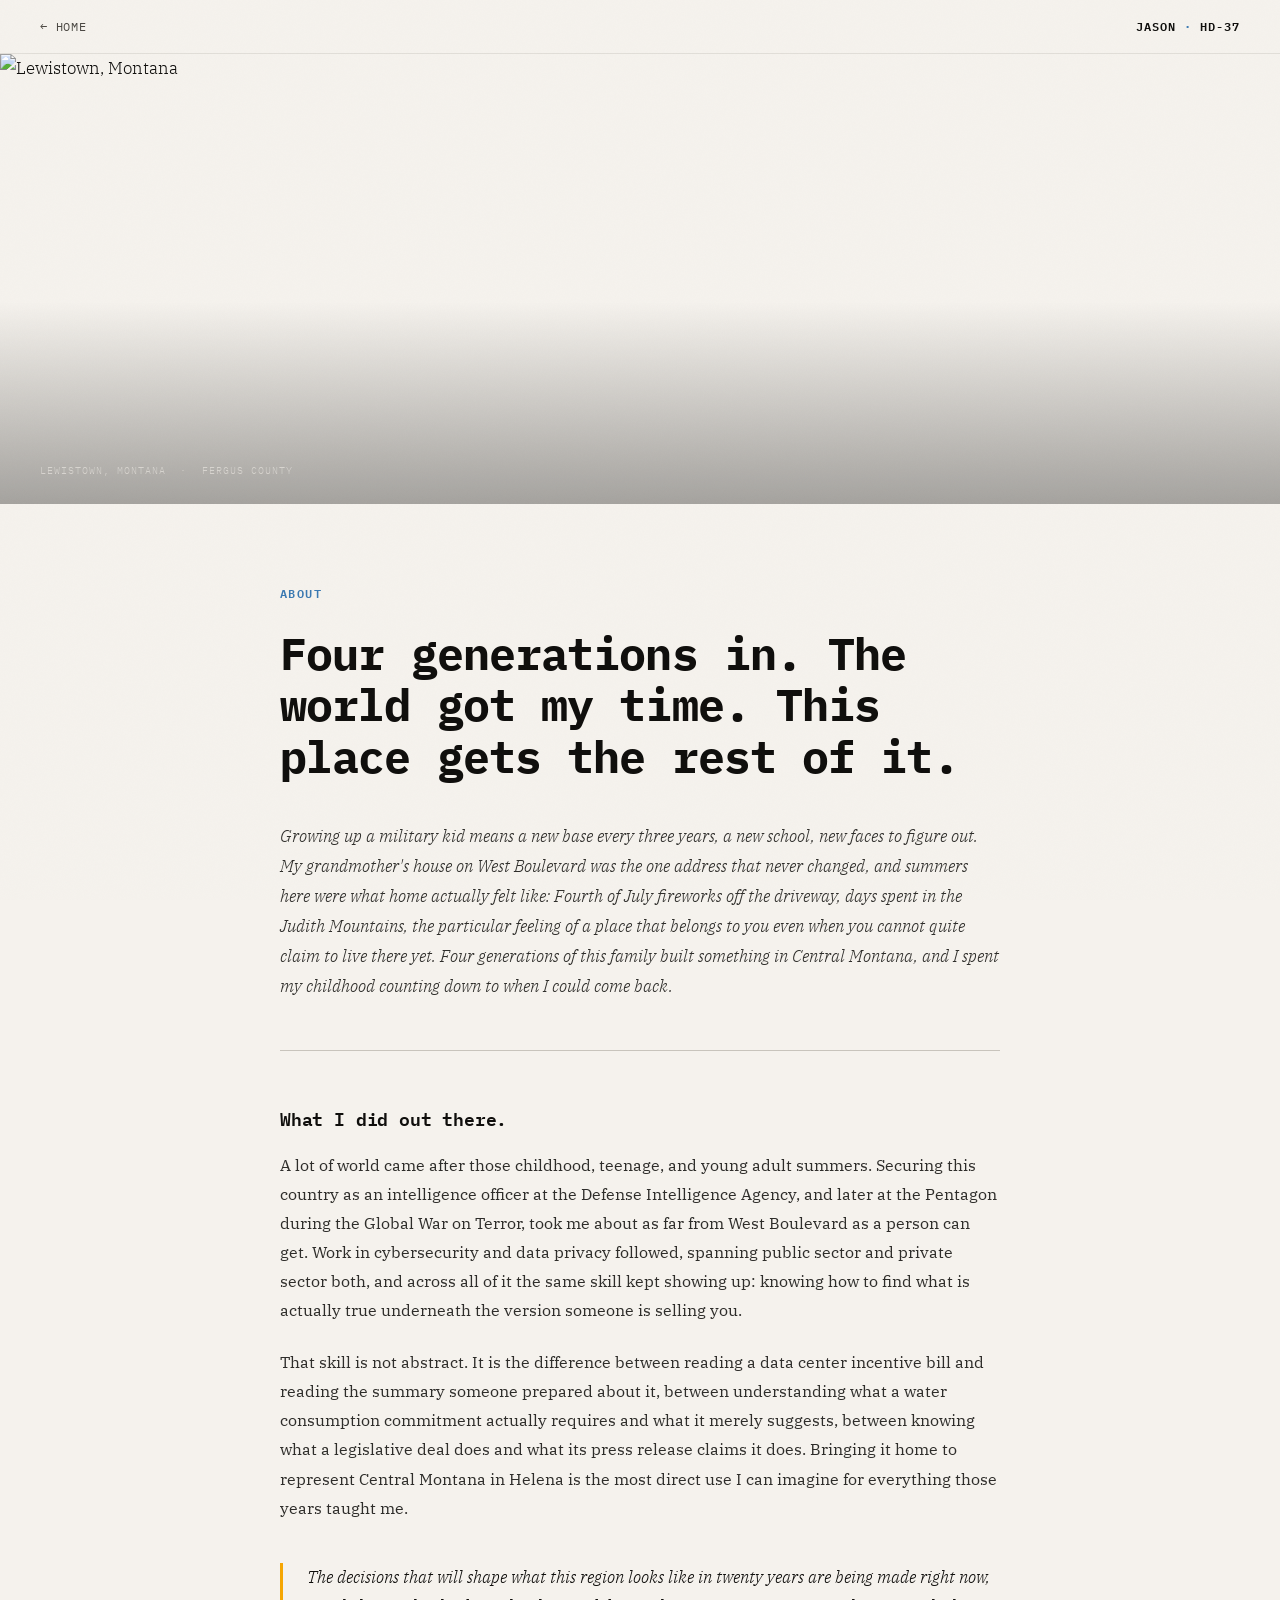
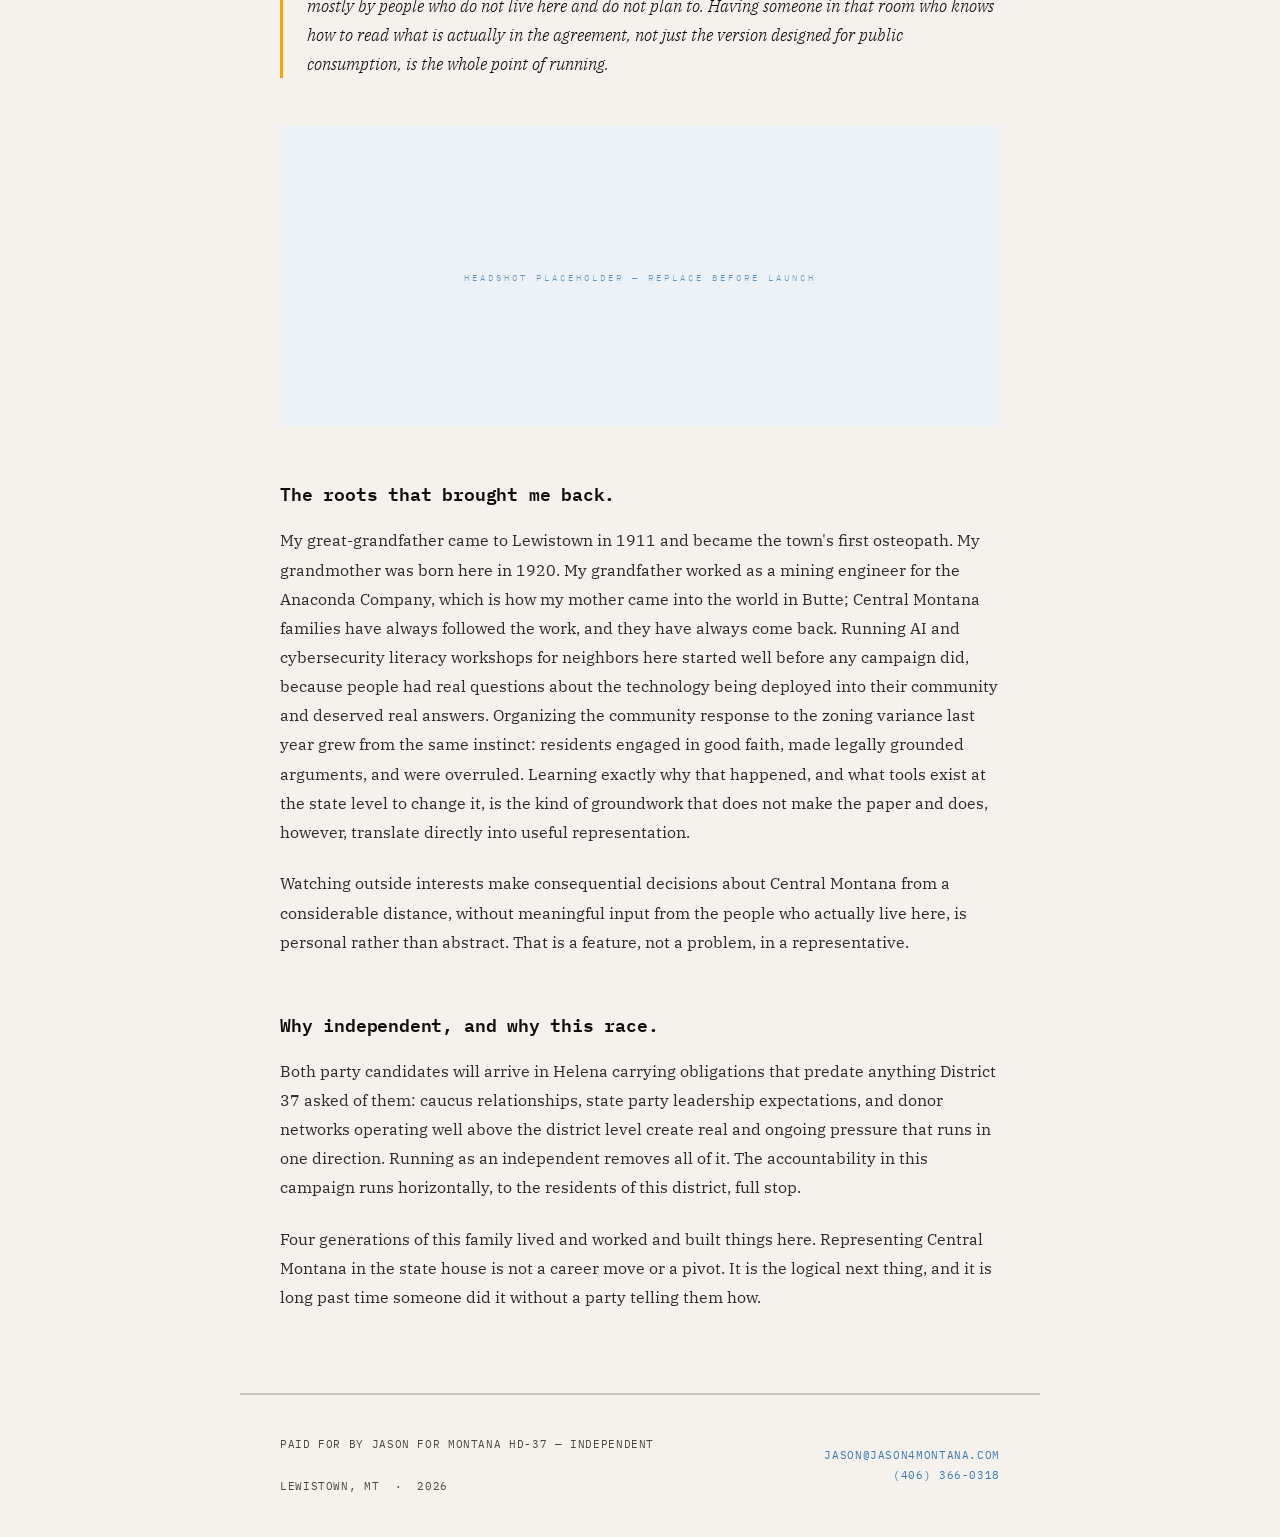
==== commit add03b01: "Update" ====
--- a/about.html
+++ b/about.html
@@ -5,11 +5,11 @@
   <meta name="viewport" content="width=device-width, initial-scale=1.0"/>
   <meta property="og:site_name" content="Jason for Montana HD-37"/>
   <meta property="og:type" content="website"/>
-  <meta property="og:image" content="https://jason4montana.com/img/ltown.jpg"/>
+  <meta property="og:image" content="https://jason4montana.com/ltown.jpg"/>
   <meta property="og:image:width" content="1400"/>
   <meta property="og:image:height" content="933"/>
   <meta name="twitter:card" content="summary_large_image"/>
-  <meta name="twitter:image" content="https://jason4montana.com/img/ltown.jpg"/>
+  <meta name="twitter:image" content="https://jason4montana.com/ltown.jpg"/>
   <link rel="icon" href="favicon.ico" sizes="32x32"/>
   <link rel="apple-touch-icon" href="apple-touch-icon.png"/>
   <title>About Jason &mdash; Montana HD-37</title>
@@ -19,17 +19,246 @@
   <link rel="preconnect" href="https://fonts.googleapis.com"/>
   <link rel="preconnect" href="https://fonts.gstatic.com" crossorigin/>
   <link href="https://fonts.googleapis.com/css2?family=IBM+Plex+Mono:ital,wght@0,300;0,400;0,500;0,600;0,700;1,300;1,400&family=IBM+Plex+Serif:ital,wght@0,300;0,400;0,500;1,300;1,400&display=swap" rel="stylesheet"/>
-  <link rel="stylesheet" href="css/style.css"/>
+  <style>
+    :root {
+      --cream: #F5F2ED;
+      --ink: #0F0E0C;
+      --ink-light: #4A4742;
+      --ink-mid: #2E2D2A;
+      --rule: #C8C4BC;
+      --rule-light: #DBD8D2;
+      --camas-000: #ECF2F8;
+      --camas-100: #D8E5F0;
+      --camas-200: #B1CAE1;
+      --camas-300: #89AFD1;
+      --camas-400: #6294C2;
+      --camas-500: #3A79B2;
+      --camas-600: #2F618F;
+      --camas-700: #29557D;
+      --camas-800: #204362;
+      --gold-000: #FEF7E6;
+      --gold-300: #F9CA68;
+      --gold-400: #F7B836;
+      --gold-500: #F5A603;
+      --gold-600: #C48503;
+      --gold-700: #AC7503;
+      --mono: 'IBM Plex Mono', monospace;
+      --serif: 'IBM Plex Serif', Georgia, serif;
+    }
+    *, *::before, *::after { box-sizing: border-box; margin: 0; padding: 0; }
+    html { scroll-behavior: smooth; background: var(--cream); }
+    body {
+      background: var(--cream); color: var(--ink);
+      font-family: var(--serif); font-weight: 300; font-size: 17px;
+      line-height: 1.72; -webkit-font-smoothing: antialiased;
+    }
+    body::after {
+      content: ''; position: fixed; inset: 0; z-index: 9999;
+      pointer-events: none; opacity: 0.02;
+      background-image: url("data:image/svg+xml,%3Csvg viewBox='0 0 256 256' xmlns='http://www.w3.org/2000/svg'%3E%3Cfilter id='n'%3E%3CfeTurbulence type='fractalNoise' baseFrequency='0.9' numOctaves='4' stitchTiles='stitch'/%3E%3C/filter%3E%3Crect width='100%25' height='100%25' filter='url(%23n)'/%3E%3C/svg%3E");
+      background-repeat: repeat; background-size: 256px 256px;
+    }
+
+    /* Nav */
+    nav {
+      position: fixed; top: 0; left: 0; right: 0; z-index: 1000;
+      display: flex; align-items: center; justify-content: space-between;
+      padding: 0 2.5rem; height: 54px;
+      background: rgba(245,242,237,0.92);
+      backdrop-filter: blur(10px); -webkit-backdrop-filter: blur(10px);
+      border-bottom: 1px solid rgba(200,196,188,0.45);
+    }
+    .nav-back {
+      font-family: var(--mono);
+      font-size: 0.72rem; font-weight: 400; letter-spacing: 0.07em;
+      text-transform: uppercase; color: var(--ink-light); text-decoration: none;
+      transition: color 0.2s;
+    }
+    .nav-back:hover { color: var(--camas-500); }
+    .nav-id {
+      font-family: var(--mono);
+      font-size: 0.78rem; font-weight: 600; letter-spacing: 0.08em;
+      text-transform: uppercase; color: var(--ink); text-decoration: none;
+    }
+    .nav-id span { color: var(--camas-500); }
+
+    /* Photo hero */
+    .photo-hero {
+      margin-top: 54px; width: 100%;
+      height: clamp(300px, 40vw, 450px);
+      overflow: hidden; position: relative;
+    }
+    .photo-hero img {
+      width: 100%; height: 100%; object-fit: cover;
+      object-position: center 60%; display: block;
+    }
+    .photo-overlay {
+      position: absolute; inset: 0;
+      background: linear-gradient(to bottom, transparent 55%, rgba(15,14,12,0.35) 100%);
+    }
+    .photo-caption {
+      position: absolute; bottom: 1.5rem; left: 2.5rem;
+      font-family: var(--mono);
+      font-size: 0.64rem; letter-spacing: 0.1em;
+      text-transform: uppercase; color: rgba(245,242,237,0.55);
+    }
+
+    /* Content */
+    .content { max-width: 800px; margin: 0 auto; padding: 5rem 2.5rem; }
+    .section-label {
+      font-family: var(--mono);
+      font-size: 0.72rem; font-weight: 600; letter-spacing: 0.12em;
+      text-transform: uppercase; color: var(--camas-500); display: block; margin-bottom: 1.5rem;
+    }
+    h1 {
+      font-family: var(--mono);
+      font-size: clamp(1.8rem, 3.5vw, 2.8rem); font-weight: 700;
+      line-height: 1.15; letter-spacing: -0.02em; margin-bottom: 2.5rem;
+    }
+    .lede {
+      font-family: var(--serif);
+      font-style: italic; font-size: 1.05rem; font-weight: 300;
+      line-height: 1.78; color: var(--ink-mid); margin-bottom: 3rem;
+      padding-bottom: 3rem; border-bottom: 1px solid var(--rule);
+    }
+    h2 {
+      font-family: var(--mono);
+      font-size: 1.15rem; font-weight: 600; line-height: 1.3;
+      letter-spacing: -0.01em; margin-bottom: 1.25rem; margin-top: 3.5rem;
+      color: var(--ink);
+    }
+    p {
+      font-family: var(--serif);
+      color: var(--ink-mid); font-weight: 400; line-height: 1.88; margin-bottom: 1.4rem; font-size: 0.97rem;
+    }
+    p:last-of-type { margin-bottom: 0; }
+
+    /* Photo inline placeholder */
+    .photo-inline { width: 100%; height: 300px; overflow: hidden; margin: 3rem 0; }
+    .photo-inline svg { width: 100%; height: 100%; }
+    .photo-inline-caption {
+      font-family: var(--mono);
+      font-size: 0.64rem; letter-spacing: 0.07em;
+      text-transform: uppercase; color: var(--ink-light); margin-top: 0.6rem;
+    }
+
+    /* Pull quote */
+    .pull { border-left: 3px solid var(--gold-500); padding-left: 1.5rem; margin: 2.5rem 0; }
+    .pull p {
+      font-family: var(--serif);
+      font-style: italic; font-size: 1.05rem; font-weight: 300;
+      color: var(--ink); line-height: 1.72; margin-bottom: 0;
+    }
+
+    /* CTA band */
+    .cta-band {
+      background: var(--camas-500);
+      padding: 3.5rem 2.5rem;
+      text-align: center;
+    }
+    .cta-band h3 {
+      font-family: var(--mono);
+      font-size: 1.1rem; font-weight: 600; color: #fff;
+      margin-bottom: 0.5rem;
+    }
+    .cta-band p {
+      font-family: var(--serif);
+      font-size: 0.92rem; color: var(--camas-200);
+      margin-bottom: 1.75rem; max-width: 440px;
+      margin-left: auto; margin-right: auto; line-height: 1.7;
+    }
+    .btn-cta {
+      font-family: var(--mono);
+      font-size: 0.66rem; font-weight: 600; letter-spacing: 0.08em;
+      text-transform: uppercase;
+      background: var(--gold-500); color: #fff; border: none;
+      padding: 0.95rem 2.2rem; cursor: pointer; text-decoration: none;
+      display: inline-block; transition: background 0.2s;
+    }
+    .btn-cta:hover { background: var(--gold-400); }
+
+    /* Footer */
+    footer {
+      border-top: 1px solid var(--rule); padding: 2.5rem 2.5rem;
+      display: flex; justify-content: space-between; align-items: center;
+      max-width: 800px; margin: 0 auto;
+    }
+    footer p {
+      font-family: var(--mono);
+      font-size: 0.66rem; letter-spacing: 0.06em;
+      text-transform: uppercase; color: var(--ink-light);
+    }
+
+    /* Animations */
+    .reveal {
+      opacity: 0; transform: translateY(18px);
+      transition: opacity 0.6s ease, transform 0.6s ease;
+    }
+    .reveal.visible { opacity: 1; transform: none; }
+
+    @media (max-width: 700px) {
+      .content { padding: 3.5rem 2rem; }
+      footer {
+        flex-direction: column; gap: 0.5rem; text-align: center;
+        padding-left: 2rem; padding-right: 2rem;
+      }
+    }
+
+
+    .footer-contact { text-align: right; }
+    .footer-contact p { margin: 0; }
+    .footer-contact a {
+      font-family: var(--mono);
+      font-size: 0.66rem; letter-spacing: 0.06em;
+      text-transform: uppercase; color: var(--camas-500);
+      text-decoration: none; transition: color 0.2s;
+    }
+    .footer-contact a:hover { color: var(--gold-500); }
+    /* ── DARK MODE ── */
+    @media (prefers-color-scheme: dark) {
+      :root {
+        --cream: #1B1A18;
+        --ink: #E8E5E0;
+        --ink-light: #A09D98;
+        --ink-mid: #C8C5C0;
+        --rule: #2E2D2B;
+        --rule-light: #252422;
+        --camas-000: #1E2228;
+        --camas-100: #222830;
+      }
+      html, body { background: #1B1A18; color: #E8E5E0; }
+      nav {
+        background: rgba(27, 26, 24, 0.92);
+        border-bottom-color: rgba(46, 45, 43, 0.6);
+      }
+      .mobile-menu { background: #1B1A18; border-bottom-color: #2E2D2B; }
+      body::after { opacity: 0.015; }
+      .cards-band { background: var(--camas-800); }
+      .accent-band { background: var(--gold-600); }
+      .accent-band p { color: #fff; }
+      .news-band { background: var(--camas-000); }
+      .news-item a { background: #222120; border-color: #2E2D2B; }
+      .news-item a:hover { background: #282725; border-color: #3A3938; }
+      .photo-overlay { background: linear-gradient(to bottom, transparent 55%, rgba(15,14,12,0.55) 100%); }
+      img { opacity: 0.92; }
+      input, textarea, select { background: #222120; border-color: #3A3938; color: var(--ink); }
+      .form-success { background: #1E2228; border-color: var(--camas-700); }
+      .issue:nth-child(even) { background: var(--camas-000); }
+      article:nth-child(even) { background: var(--camas-000); }
+      .page-header { border-bottom-color: #2E2D2B; }
+      .footer-contact a { color: var(--camas-400); }
+    }
+
+  </style>
 </head>
 <body>
-
 <nav>
   <a href="index.html" class="nav-back">&larr; Home</a>
   <a href="index.html" class="nav-id">Jason <span>&middot;</span> HD-37</a>
 </nav>
 
 <div class="photo-hero">
-  <img src="img/ltown.jpg" alt="Lewistown, Montana"/>
+  <img src="ltown.jpg" alt="Lewistown, Montana"/>
   <div class="photo-overlay"></div>
   <div class="photo-caption">Lewistown, Montana &nbsp;&middot;&nbsp; Fergus County</div>
 </div>
@@ -71,6 +300,9 @@
   </div>
 </div>
 
+
+
+<hr style="border:none;border-top:1px solid var(--rule);max-width:800px;margin:0 auto;">
 <footer>
   <div>
     <p>Paid for by Jason for Montana HD-37 &mdash; Independent</p>
@@ -82,6 +314,13 @@
   </div>
 </footer>
 
-<script src="js/main.js"></script>
+<script>
+  const obs = new IntersectionObserver((entries) => {
+    entries.forEach((entry) => {
+      if (entry.isIntersecting) { entry.target.classList.add('visible'); obs.unobserve(entry.target); }
+    });
+  }, { threshold: 0.1 });
+  document.querySelectorAll('.reveal').forEach(el => obs.observe(el));
+</script>
 </body>
 </html>
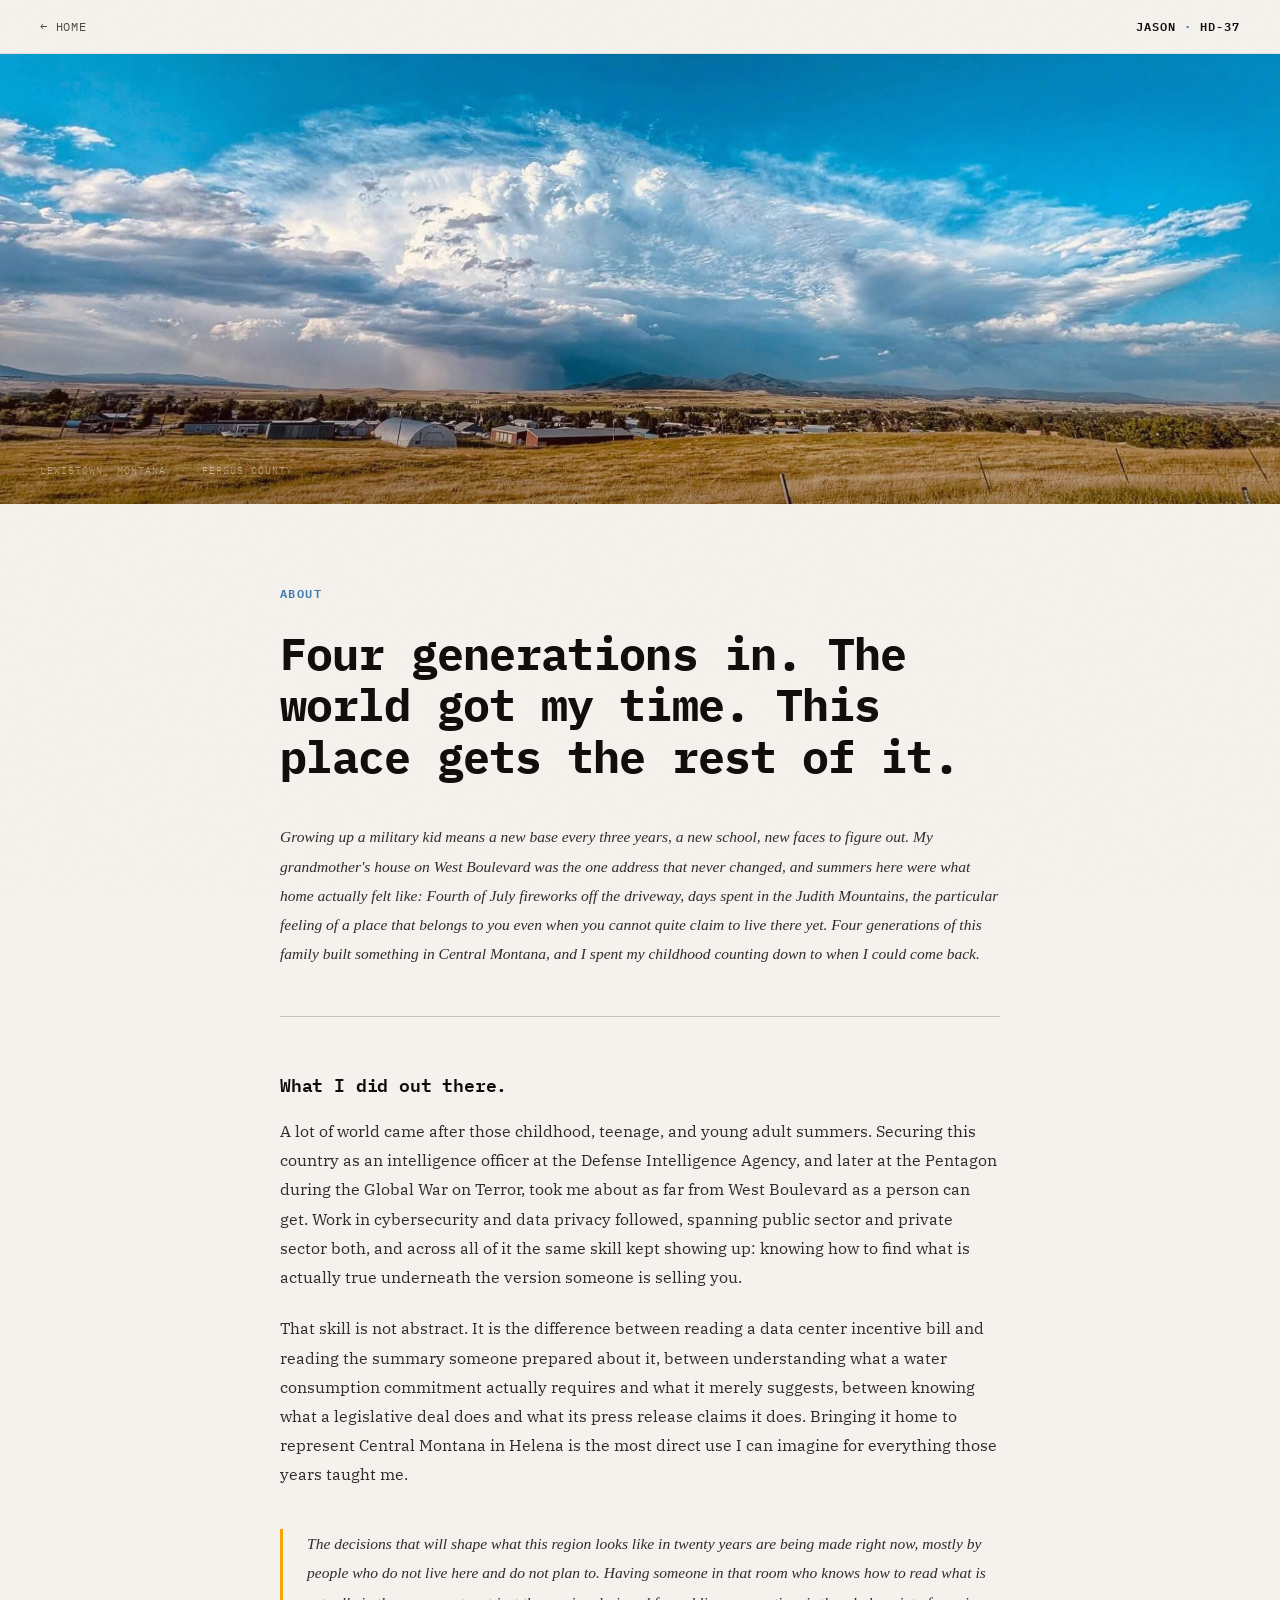
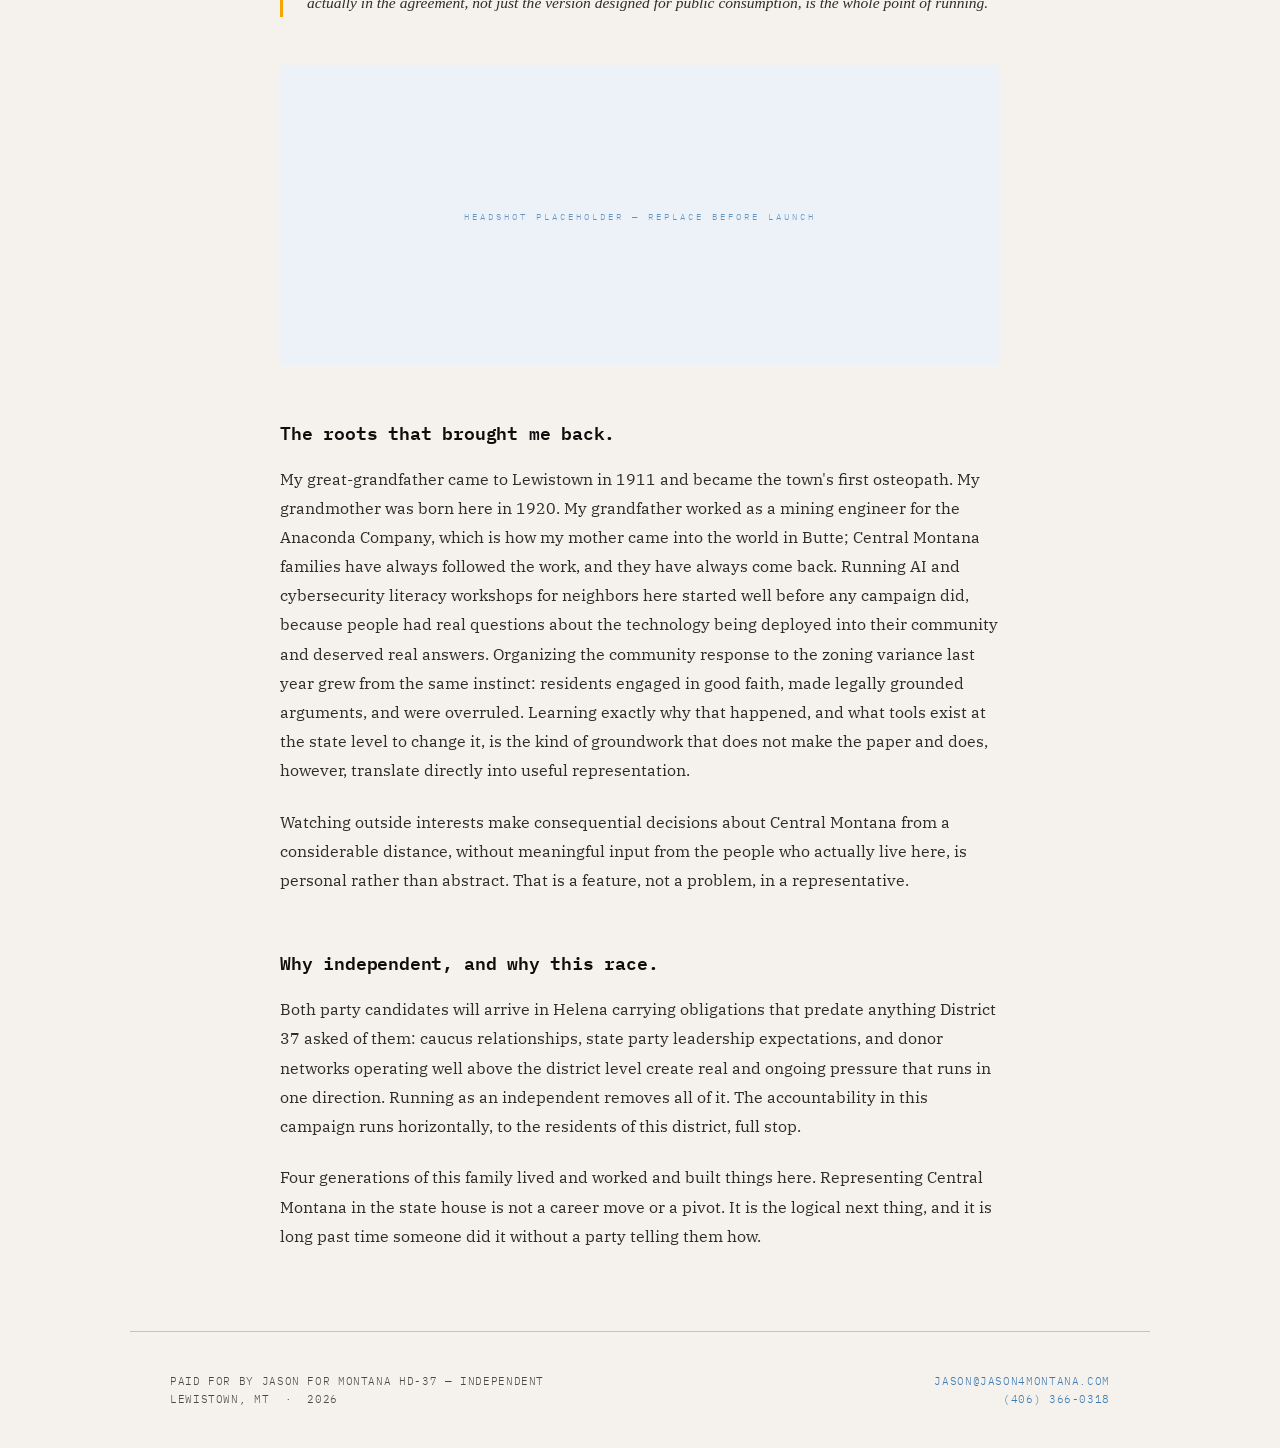
==== commit 36c6a42d: "Update" ====
--- a/about.html
+++ b/about.html
@@ -5,11 +5,11 @@
   <meta name="viewport" content="width=device-width, initial-scale=1.0"/>
   <meta property="og:site_name" content="Jason for Montana HD-37"/>
   <meta property="og:type" content="website"/>
-  <meta property="og:image" content="https://jason4montana.com/ltown.jpg"/>
+  <meta property="og:image" content="https://jason4montana.com/img/ltown.jpg"/>
   <meta property="og:image:width" content="1400"/>
   <meta property="og:image:height" content="933"/>
   <meta name="twitter:card" content="summary_large_image"/>
-  <meta name="twitter:image" content="https://jason4montana.com/ltown.jpg"/>
+  <meta name="twitter:image" content="https://jason4montana.com/img/ltown.jpg"/>
   <link rel="icon" href="favicon.ico" sizes="32x32"/>
   <link rel="apple-touch-icon" href="apple-touch-icon.png"/>
   <title>About Jason &mdash; Montana HD-37</title>
@@ -19,246 +19,17 @@
   <link rel="preconnect" href="https://fonts.googleapis.com"/>
   <link rel="preconnect" href="https://fonts.gstatic.com" crossorigin/>
   <link href="https://fonts.googleapis.com/css2?family=IBM+Plex+Mono:ital,wght@0,300;0,400;0,500;0,600;0,700;1,300;1,400&family=IBM+Plex+Serif:ital,wght@0,300;0,400;0,500;1,300;1,400&display=swap" rel="stylesheet"/>
-  <style>
-    :root {
-      --cream: #F5F2ED;
-      --ink: #0F0E0C;
-      --ink-light: #4A4742;
-      --ink-mid: #2E2D2A;
-      --rule: #C8C4BC;
-      --rule-light: #DBD8D2;
-      --camas-000: #ECF2F8;
-      --camas-100: #D8E5F0;
-      --camas-200: #B1CAE1;
-      --camas-300: #89AFD1;
-      --camas-400: #6294C2;
-      --camas-500: #3A79B2;
-      --camas-600: #2F618F;
-      --camas-700: #29557D;
-      --camas-800: #204362;
-      --gold-000: #FEF7E6;
-      --gold-300: #F9CA68;
-      --gold-400: #F7B836;
-      --gold-500: #F5A603;
-      --gold-600: #C48503;
-      --gold-700: #AC7503;
-      --mono: 'IBM Plex Mono', monospace;
-      --serif: 'IBM Plex Serif', Georgia, serif;
-    }
-    *, *::before, *::after { box-sizing: border-box; margin: 0; padding: 0; }
-    html { scroll-behavior: smooth; background: var(--cream); }
-    body {
-      background: var(--cream); color: var(--ink);
-      font-family: var(--serif); font-weight: 300; font-size: 17px;
-      line-height: 1.72; -webkit-font-smoothing: antialiased;
-    }
-    body::after {
-      content: ''; position: fixed; inset: 0; z-index: 9999;
-      pointer-events: none; opacity: 0.02;
-      background-image: url("data:image/svg+xml,%3Csvg viewBox='0 0 256 256' xmlns='http://www.w3.org/2000/svg'%3E%3Cfilter id='n'%3E%3CfeTurbulence type='fractalNoise' baseFrequency='0.9' numOctaves='4' stitchTiles='stitch'/%3E%3C/filter%3E%3Crect width='100%25' height='100%25' filter='url(%23n)'/%3E%3C/svg%3E");
-      background-repeat: repeat; background-size: 256px 256px;
-    }
-
-    /* Nav */
-    nav {
-      position: fixed; top: 0; left: 0; right: 0; z-index: 1000;
-      display: flex; align-items: center; justify-content: space-between;
-      padding: 0 2.5rem; height: 54px;
-      background: rgba(245,242,237,0.92);
-      backdrop-filter: blur(10px); -webkit-backdrop-filter: blur(10px);
-      border-bottom: 1px solid rgba(200,196,188,0.45);
-    }
-    .nav-back {
-      font-family: var(--mono);
-      font-size: 0.72rem; font-weight: 400; letter-spacing: 0.07em;
-      text-transform: uppercase; color: var(--ink-light); text-decoration: none;
-      transition: color 0.2s;
-    }
-    .nav-back:hover { color: var(--camas-500); }
-    .nav-id {
-      font-family: var(--mono);
-      font-size: 0.78rem; font-weight: 600; letter-spacing: 0.08em;
-      text-transform: uppercase; color: var(--ink); text-decoration: none;
-    }
-    .nav-id span { color: var(--camas-500); }
-
-    /* Photo hero */
-    .photo-hero {
-      margin-top: 54px; width: 100%;
-      height: clamp(300px, 40vw, 450px);
-      overflow: hidden; position: relative;
-    }
-    .photo-hero img {
-      width: 100%; height: 100%; object-fit: cover;
-      object-position: center 60%; display: block;
-    }
-    .photo-overlay {
-      position: absolute; inset: 0;
-      background: linear-gradient(to bottom, transparent 55%, rgba(15,14,12,0.35) 100%);
-    }
-    .photo-caption {
-      position: absolute; bottom: 1.5rem; left: 2.5rem;
-      font-family: var(--mono);
-      font-size: 0.64rem; letter-spacing: 0.1em;
-      text-transform: uppercase; color: rgba(245,242,237,0.55);
-    }
-
-    /* Content */
-    .content { max-width: 800px; margin: 0 auto; padding: 5rem 2.5rem; }
-    .section-label {
-      font-family: var(--mono);
-      font-size: 0.72rem; font-weight: 600; letter-spacing: 0.12em;
-      text-transform: uppercase; color: var(--camas-500); display: block; margin-bottom: 1.5rem;
-    }
-    h1 {
-      font-family: var(--mono);
-      font-size: clamp(1.8rem, 3.5vw, 2.8rem); font-weight: 700;
-      line-height: 1.15; letter-spacing: -0.02em; margin-bottom: 2.5rem;
-    }
-    .lede {
-      font-family: var(--serif);
-      font-style: italic; font-size: 1.05rem; font-weight: 300;
-      line-height: 1.78; color: var(--ink-mid); margin-bottom: 3rem;
-      padding-bottom: 3rem; border-bottom: 1px solid var(--rule);
-    }
-    h2 {
-      font-family: var(--mono);
-      font-size: 1.15rem; font-weight: 600; line-height: 1.3;
-      letter-spacing: -0.01em; margin-bottom: 1.25rem; margin-top: 3.5rem;
-      color: var(--ink);
-    }
-    p {
-      font-family: var(--serif);
-      color: var(--ink-mid); font-weight: 400; line-height: 1.88; margin-bottom: 1.4rem; font-size: 0.97rem;
-    }
-    p:last-of-type { margin-bottom: 0; }
-
-    /* Photo inline placeholder */
-    .photo-inline { width: 100%; height: 300px; overflow: hidden; margin: 3rem 0; }
-    .photo-inline svg { width: 100%; height: 100%; }
-    .photo-inline-caption {
-      font-family: var(--mono);
-      font-size: 0.64rem; letter-spacing: 0.07em;
-      text-transform: uppercase; color: var(--ink-light); margin-top: 0.6rem;
-    }
-
-    /* Pull quote */
-    .pull { border-left: 3px solid var(--gold-500); padding-left: 1.5rem; margin: 2.5rem 0; }
-    .pull p {
-      font-family: var(--serif);
-      font-style: italic; font-size: 1.05rem; font-weight: 300;
-      color: var(--ink); line-height: 1.72; margin-bottom: 0;
-    }
-
-    /* CTA band */
-    .cta-band {
-      background: var(--camas-500);
-      padding: 3.5rem 2.5rem;
-      text-align: center;
-    }
-    .cta-band h3 {
-      font-family: var(--mono);
-      font-size: 1.1rem; font-weight: 600; color: #fff;
-      margin-bottom: 0.5rem;
-    }
-    .cta-band p {
-      font-family: var(--serif);
-      font-size: 0.92rem; color: var(--camas-200);
-      margin-bottom: 1.75rem; max-width: 440px;
-      margin-left: auto; margin-right: auto; line-height: 1.7;
-    }
-    .btn-cta {
-      font-family: var(--mono);
-      font-size: 0.66rem; font-weight: 600; letter-spacing: 0.08em;
-      text-transform: uppercase;
-      background: var(--gold-500); color: #fff; border: none;
-      padding: 0.95rem 2.2rem; cursor: pointer; text-decoration: none;
-      display: inline-block; transition: background 0.2s;
-    }
-    .btn-cta:hover { background: var(--gold-400); }
-
-    /* Footer */
-    footer {
-      border-top: 1px solid var(--rule); padding: 2.5rem 2.5rem;
-      display: flex; justify-content: space-between; align-items: center;
-      max-width: 800px; margin: 0 auto;
-    }
-    footer p {
-      font-family: var(--mono);
-      font-size: 0.66rem; letter-spacing: 0.06em;
-      text-transform: uppercase; color: var(--ink-light);
-    }
-
-    /* Animations */
-    .reveal {
-      opacity: 0; transform: translateY(18px);
-      transition: opacity 0.6s ease, transform 0.6s ease;
-    }
-    .reveal.visible { opacity: 1; transform: none; }
-
-    @media (max-width: 700px) {
-      .content { padding: 3.5rem 2rem; }
-      footer {
-        flex-direction: column; gap: 0.5rem; text-align: center;
-        padding-left: 2rem; padding-right: 2rem;
-      }
-    }
-
-
-    .footer-contact { text-align: right; }
-    .footer-contact p { margin: 0; }
-    .footer-contact a {
-      font-family: var(--mono);
-      font-size: 0.66rem; letter-spacing: 0.06em;
-      text-transform: uppercase; color: var(--camas-500);
-      text-decoration: none; transition: color 0.2s;
-    }
-    .footer-contact a:hover { color: var(--gold-500); }
-    /* ── DARK MODE ── */
-    @media (prefers-color-scheme: dark) {
-      :root {
-        --cream: #1B1A18;
-        --ink: #E8E5E0;
-        --ink-light: #A09D98;
-        --ink-mid: #C8C5C0;
-        --rule: #2E2D2B;
-        --rule-light: #252422;
-        --camas-000: #1E2228;
-        --camas-100: #222830;
-      }
-      html, body { background: #1B1A18; color: #E8E5E0; }
-      nav {
-        background: rgba(27, 26, 24, 0.92);
-        border-bottom-color: rgba(46, 45, 43, 0.6);
-      }
-      .mobile-menu { background: #1B1A18; border-bottom-color: #2E2D2B; }
-      body::after { opacity: 0.015; }
-      .cards-band { background: var(--camas-800); }
-      .accent-band { background: var(--gold-600); }
-      .accent-band p { color: #fff; }
-      .news-band { background: var(--camas-000); }
-      .news-item a { background: #222120; border-color: #2E2D2B; }
-      .news-item a:hover { background: #282725; border-color: #3A3938; }
-      .photo-overlay { background: linear-gradient(to bottom, transparent 55%, rgba(15,14,12,0.55) 100%); }
-      img { opacity: 0.92; }
-      input, textarea, select { background: #222120; border-color: #3A3938; color: var(--ink); }
-      .form-success { background: #1E2228; border-color: var(--camas-700); }
-      .issue:nth-child(even) { background: var(--camas-000); }
-      article:nth-child(even) { background: var(--camas-000); }
-      .page-header { border-bottom-color: #2E2D2B; }
-      .footer-contact a { color: var(--camas-400); }
-    }
-
-  </style>
+  <link rel="stylesheet" href="css/style.css"/>
 </head>
 <body>
+
 <nav>
   <a href="index.html" class="nav-back">&larr; Home</a>
   <a href="index.html" class="nav-id">Jason <span>&middot;</span> HD-37</a>
 </nav>
 
 <div class="photo-hero">
-  <img src="ltown.jpg" alt="Lewistown, Montana"/>
+  <img src="img/ltown.jpg" alt="Lewistown, Montana"/>
   <div class="photo-overlay"></div>
   <div class="photo-caption">Lewistown, Montana &nbsp;&middot;&nbsp; Fergus County</div>
 </div>
@@ -300,9 +71,6 @@
   </div>
 </div>
 
-
-
-<hr style="border:none;border-top:1px solid var(--rule);max-width:800px;margin:0 auto;">
 <footer>
   <div>
     <p>Paid for by Jason for Montana HD-37 &mdash; Independent</p>
@@ -314,13 +82,6 @@
   </div>
 </footer>
 
-<script>
-  const obs = new IntersectionObserver((entries) => {
-    entries.forEach((entry) => {
-      if (entry.isIntersecting) { entry.target.classList.add('visible'); obs.unobserve(entry.target); }
-    });
-  }, { threshold: 0.1 });
-  document.querySelectorAll('.reveal').forEach(el => obs.observe(el));
-</script>
+<script src="js/main.js"></script>
 </body>
 </html>
--- a/css/style.css
+++ b/css/style.css
@@ -0,0 +1,675 @@
+/* ============================================
+   Jason for Montana HD-37 — Campaign Stylesheet
+   Palette: Montana Brand (Camas Blue + Treasure State Gold)
+   ============================================ */
+
+/* ── VARIABLES ── */
+:root {
+  /* Base */
+  --cream: #F5F2ED;
+  --ink: #0F0E0C;
+  --ink-light: #4A4742;
+  --ink-mid: #2E2D2A;
+  --rule: #C8C4BC;
+  --rule-light: #DBD8D2;
+
+  /* Montana Brand: Camas Blue */
+  --camas-000: #ECF2F8;
+  --camas-100: #D8E5F0;
+  --camas-200: #B1CAE1;
+  --camas-300: #89AFD1;
+  --camas-400: #6294C2;
+  --camas-500: #3A79B2;
+  --camas-600: #2F618F;
+  --camas-700: #29557D;
+  --camas-800: #204362;
+  --camas-900: #183148;
+
+  /* Montana Brand: Treasure State Gold */
+  --gold-000: #FEF7E6;
+  --gold-100: #FDEECD;
+  --gold-200: #FBDC9B;
+  --gold-300: #F9CA68;
+  --gold-400: #F7B836;
+  --gold-500: #F5A603;
+  --gold-600: #C48503;
+  --gold-700: #AC7503;
+  --gold-800: #875C02;
+  --gold-900: #624302;
+
+  /* Fonts */
+  --mono: 'IBM Plex Mono', monospace;
+  --serif: 'IBM Plex Serif', Georgia, serif;
+}
+
+/* ── RESET & BASE ── */
+*, *::before, *::after { box-sizing: border-box; margin: 0; padding: 0; }
+html { scroll-behavior: smooth; background: var(--cream); }
+body {
+  background: var(--cream);
+  color: var(--ink);
+  font-family: var(--serif);
+  font-weight: 300;
+  font-size: 17px;
+  line-height: 1.72;
+  -webkit-font-smoothing: antialiased;
+}
+
+/* ── GRAIN TEXTURE ── */
+body::after {
+  content: '';
+  position: fixed; inset: 0; z-index: 9999;
+  pointer-events: none; opacity: 0.02;
+  background-image: url("data:image/svg+xml,%3Csvg viewBox='0 0 256 256' xmlns='http://www.w3.org/2000/svg'%3E%3Cfilter id='n'%3E%3CfeTurbulence type='fractalNoise' baseFrequency='0.9' numOctaves='4' stitchTiles='stitch'/%3E%3C/filter%3E%3Crect width='100%25' height='100%25' filter='url(%23n)'/%3E%3C/svg%3E");
+  background-repeat: repeat; background-size: 256px 256px;
+}
+
+/* ── NAV (shared) ── */
+nav {
+  position: fixed; top: 0; left: 0; right: 0; z-index: 1000;
+  display: flex; align-items: center; justify-content: space-between;
+  padding: 0 2.5rem; height: 54px;
+  background: rgba(245,242,237,0.92);
+  backdrop-filter: blur(10px); -webkit-backdrop-filter: blur(10px);
+  border-bottom: 1px solid rgba(200,196,188,0.45);
+}
+.nav-id {
+  font-family: var(--mono);
+  font-size: 0.78rem; font-weight: 600; letter-spacing: 0.08em;
+  text-transform: uppercase; color: var(--ink); text-decoration: none;
+}
+.nav-id span { color: var(--camas-500); }
+nav ul { list-style: none; display: flex; gap: 2.25rem; }
+nav a.nav-link {
+  font-family: var(--mono);
+  font-size: 0.72rem; font-weight: 400; letter-spacing: 0.07em;
+  text-transform: uppercase; color: var(--ink-light);
+  text-decoration: none; transition: color 0.2s;
+}
+nav a.nav-link:hover { color: var(--camas-500); }
+.nav-back {
+  font-family: var(--mono);
+  font-size: 0.72rem; font-weight: 400; letter-spacing: 0.07em;
+  text-transform: uppercase; color: var(--ink-light);
+  text-decoration: none; transition: color 0.2s;
+}
+.nav-back:hover { color: var(--camas-500); }
+
+/* ── MOBILE NAV ── */
+.nav-toggle {
+  display: none; background: none; border: none; cursor: pointer;
+  width: 26px; height: 18px; position: relative;
+}
+.nav-toggle span {
+  display: block; width: 100%; height: 1.5px; background: var(--ink);
+  position: absolute; left: 0; transition: all 0.3s;
+}
+.nav-toggle span:nth-child(1) { top: 0; }
+.nav-toggle span:nth-child(2) { top: 8px; }
+.nav-toggle span:nth-child(3) { top: 16px; }
+.mobile-menu {
+  display: none;
+  position: fixed; top: 54px; left: 0; right: 0;
+  background: var(--cream);
+  border-bottom: 1px solid var(--rule);
+  padding: 1.5rem 2.5rem; z-index: 999;
+}
+.mobile-menu.open { display: block; }
+.mobile-menu a {
+  font-family: var(--mono);
+  font-size: 0.78rem; font-weight: 400; letter-spacing: 0.07em;
+  text-transform: uppercase; color: var(--ink-light);
+  text-decoration: none; display: block;
+  padding: 0.75rem 0;
+  border-bottom: 1px solid var(--rule-light);
+}
+.mobile-menu a:last-child { border-bottom: none; }
+.mobile-menu a:hover { color: var(--camas-500); }
+
+/* ── BUTTONS ── */
+.btn-primary {
+  font-family: var(--mono);
+  font-size: 0.74rem; font-weight: 600; letter-spacing: 0.07em; text-transform: uppercase;
+  background: var(--camas-500); color: #fff; border: none;
+  padding: 0.95rem 2rem; cursor: pointer; text-decoration: none;
+  transition: background 0.2s; display: inline-block;
+}
+.btn-primary:hover { background: var(--camas-600); }
+.btn-outline {
+  font-family: var(--mono);
+  font-size: 0.74rem; font-weight: 600; letter-spacing: 0.07em; text-transform: uppercase;
+  background: transparent; color: var(--camas-600); border: 1.5px solid var(--camas-400);
+  padding: 0.95rem 2rem; cursor: pointer; text-decoration: none;
+  transition: background 0.2s, color 0.2s, border-color 0.2s; display: inline-block;
+}
+.btn-outline:hover { background: var(--camas-500); color: #fff; border-color: var(--camas-500); }
+.btn-cta {
+  font-family: var(--mono);
+  font-size: 0.74rem; font-weight: 600; letter-spacing: 0.07em; text-transform: uppercase;
+  background: var(--gold-500); color: #fff; border: none;
+  padding: 0.95rem 2.2rem; cursor: pointer; text-decoration: none;
+  display: inline-block; transition: background 0.2s;
+}
+.btn-cta:hover { background: var(--gold-400); }
+
+/* ── SHARED LABELS ── */
+.section-label {
+  font-family: var(--mono);
+  font-size: 0.72rem; font-weight: 600; letter-spacing: 0.12em;
+  text-transform: uppercase; color: var(--camas-500); display: block; margin-bottom: 1.5rem;
+}
+
+/* ── PULL QUOTES ── */
+.pull { border-left: 3px solid var(--gold-500); padding-left: 1.5rem; margin: 2.5rem 0; }
+.pull p {
+  font-family: var(--serif);
+  font-style: italic; font-size: 1.05rem; font-weight: 300;
+  color: var(--ink); line-height: 1.72; margin-bottom: 0;
+}
+
+/* ── CTA BAND ── */
+.cta-band {
+  background: var(--camas-700);
+  padding: 3.5rem 2.5rem; text-align: center;
+}
+.cta-band h2, .cta-band h3 {
+  font-family: var(--mono);
+  font-size: 1.1rem; font-weight: 600; color: #fff; margin-bottom: 0.5rem;
+}
+.cta-band p {
+  font-family: var(--serif);
+  font-size: 0.92rem; color: var(--camas-200);
+  margin-bottom: 1.75rem; max-width: 440px;
+  margin-left: auto; margin-right: auto; line-height: 1.7;
+}
+
+/* ── FOOTER ── */
+footer {
+  border-top: 1px solid var(--rule);
+  padding: 2.5rem 2.5rem;
+  display: flex; justify-content: space-between; align-items: center;
+  max-width: 1020px; margin: 0 auto;
+}
+footer p {
+  font-family: var(--mono);
+  font-size: 0.66rem; letter-spacing: 0.06em;
+  text-transform: uppercase; color: var(--ink-light);
+}
+.footer-contact { text-align: right; }
+.footer-contact p { margin: 0; }
+.footer-contact a {
+  font-family: var(--mono);
+  font-size: 0.66rem; letter-spacing: 0.06em;
+  text-transform: uppercase; color: var(--camas-500);
+  text-decoration: none; transition: color 0.2s;
+}
+.footer-contact a:hover { color: var(--gold-500); }
+
+/* ── SCROLL ANIMATIONS ── */
+.reveal {
+  opacity: 0; transform: translateY(18px);
+  transition: opacity 0.6s ease, transform 0.6s ease;
+}
+.reveal.visible { opacity: 1; transform: none; }
+.stagger > * {
+  opacity: 0; transform: translateY(14px);
+  transition: opacity 0.5s ease, transform 0.5s ease;
+}
+.stagger.visible > * { opacity: 1; transform: none; }
+.stagger.visible > *:nth-child(1) { transition-delay: 0s; }
+.stagger.visible > *:nth-child(2) { transition-delay: 0.1s; }
+.stagger.visible > *:nth-child(3) { transition-delay: 0.2s; }
+
+@keyframes fadeUp {
+  to { opacity: 1; transform: translateY(0); }
+}
+
+
+/* ============================================
+   INDEX PAGE
+   ============================================ */
+
+/* Hero */
+.hero {
+  padding: 10rem 2.5rem 4.5rem;
+  max-width: 1020px; margin: 0 auto;
+}
+.hero-eyebrow {
+  font-family: var(--mono);
+  font-size: 0.72rem; font-weight: 500; letter-spacing: 0.14em;
+  text-transform: uppercase; color: var(--camas-500);
+  margin-bottom: 2.5rem;
+  opacity: 0; transform: translateY(10px);
+  animation: fadeUp 0.6s 0.15s ease forwards;
+}
+.hero-name {
+  font-family: var(--mono);
+  font-size: clamp(1.4rem, 3vw, 2.2rem);
+  font-weight: 300; letter-spacing: 0.06em;
+  text-transform: uppercase; color: var(--camas-500);
+  margin-bottom: 0.75rem;
+  opacity: 0; transform: translateY(10px);
+  animation: fadeUp 0.6s 0.25s ease forwards;
+}
+.hero h1 {
+  font-family: var(--mono);
+  font-size: clamp(2.4rem, 5.2vw, 4.2rem);
+  font-weight: 700; line-height: 1.08; letter-spacing: -0.03em;
+  color: var(--ink); margin-bottom: 0.35rem;
+  opacity: 0; transform: translateY(14px);
+  animation: fadeUp 0.7s 0.45s ease forwards;
+}
+
+/* Photo strip */
+.photo-strip {
+  width: 100%;
+  height: clamp(280px, 38vw, 440px);
+  overflow: hidden; position: relative;
+}
+.photo-strip img {
+  width: 100%; height: 100%;
+  object-fit: cover; object-position: center 55%;
+  display: block;
+}
+.photo-strip-caption {
+  position: absolute; bottom: 1.25rem; right: 2.5rem;
+  font-family: var(--mono);
+  font-size: 0.64rem; letter-spacing: 0.1em;
+  text-transform: uppercase; color: rgba(245,242,237,0.5);
+}
+
+/* Intro section */
+.intro-section {
+  max-width: 1020px; margin: 0 auto;
+  padding: 5rem 2.5rem;
+  display: grid; grid-template-columns: 180px 1fr;
+  gap: 3rem; align-items: start;
+}
+.intro-label {
+  font-family: var(--mono);
+  font-size: 0.72rem; font-weight: 600; letter-spacing: 0.12em;
+  text-transform: uppercase; color: var(--camas-500);
+  padding-top: 0.4rem; position: sticky; top: 80px;
+}
+.intro-body { max-width: 620px; }
+.intro-body p {
+  font-family: var(--serif);
+  font-size: 1.02rem; font-weight: 400;
+  line-height: 1.88; color: var(--ink-mid);
+}
+.intro-actions {
+  display: flex; gap: 1rem; flex-wrap: wrap; margin-top: 2.5rem;
+}
+
+/* Cards band */
+.cards-band { background: var(--camas-500); position: relative; }
+.cards-section {
+  max-width: 1020px; margin: 0 auto;
+  padding: 4.5rem 2.5rem;
+  display: grid; grid-template-columns: repeat(2, 1fr);
+  gap: 0; position: relative;
+}
+.card {
+  padding: 0 2.5rem;
+  border-right: 1px solid rgba(255, 255, 255, 0.15);
+}
+.card:first-child { padding-left: 0; }
+.card:last-child { border-right: none; padding-right: 0; }
+.card-num {
+  font-family: var(--mono);
+  font-size: 0.68rem; font-weight: 600; letter-spacing: 0.12em;
+  text-transform: uppercase; color: var(--gold-400);
+  margin-bottom: 1.25rem;
+}
+.card h3 {
+  font-family: var(--mono);
+  font-size: 0.95rem; font-weight: 600; line-height: 1.48;
+  color: #fff; margin-bottom: 0.9rem;
+}
+.card p {
+  font-family: var(--serif);
+  font-size: 0.9rem; color: rgba(255, 255, 255, 0.78);
+  line-height: 1.78; margin-bottom: 1.5rem;
+}
+.card-link {
+  font-family: var(--mono);
+  font-size: 0.7rem; font-weight: 600; letter-spacing: 0.07em;
+  text-transform: uppercase; color: var(--gold-300);
+  text-decoration: none;
+  border-bottom: 1px solid rgba(249,202,104,0.3);
+  padding-bottom: 2px; transition: color 0.2s, border-color 0.2s;
+}
+.card-link:hover { color: #fff; border-color: #fff; }
+
+/* Accent band */
+.accent-band {
+  background: var(--gold-500); padding: 2rem 2.5rem; text-align: center;
+}
+.accent-band p {
+  font-family: var(--mono);
+  font-size: 0.74rem; font-weight: 600; letter-spacing: 0.08em;
+  text-transform: uppercase; color: #fff;
+}
+
+/* News band & section */
+.news-band { background: var(--camas-000); }
+.news-section {
+  max-width: 1020px; margin: 0 auto;
+  padding: 4.5rem 2.5rem 4rem;
+}
+.news-header {
+  display: flex; justify-content: space-between;
+  align-items: baseline; margin-bottom: 2.5rem;
+}
+.news-label {
+  font-family: var(--mono);
+  font-size: 0.72rem; font-weight: 600; letter-spacing: 0.12em;
+  text-transform: uppercase; color: var(--camas-600);
+}
+.news-all {
+  font-family: var(--mono);
+  font-size: 0.68rem; font-weight: 500; letter-spacing: 0.07em;
+  text-transform: uppercase; color: var(--camas-400);
+  text-decoration: none; transition: color 0.2s;
+}
+.news-all:hover { color: var(--camas-700); }
+.news-grid {
+  display: grid; grid-template-columns: repeat(3, 1fr); gap: 1.5rem;
+}
+.news-item a {
+  text-decoration: none; color: inherit; display: block;
+  padding: 1.5rem; background: #fff;
+  border: 1px solid var(--camas-100);
+  transition: border-color 0.25s, box-shadow 0.25s;
+}
+.news-item a:hover {
+  border-color: var(--camas-300);
+  box-shadow: 0 2px 12px rgba(58,121,178,0.08);
+}
+.news-tag {
+  font-family: var(--mono);
+  font-size: 0.64rem; font-weight: 600; letter-spacing: 0.1em;
+  text-transform: uppercase; color: var(--gold-600);
+  margin-bottom: 0.4rem; display: inline-block;
+}
+.news-date {
+  font-family: var(--mono);
+  font-size: 0.66rem; letter-spacing: 0.07em;
+  text-transform: uppercase; color: var(--camas-300);
+  margin-bottom: 0.8rem;
+}
+.news-item h4 {
+  font-family: var(--mono);
+  font-size: 0.92rem; font-weight: 600; line-height: 1.42;
+  color: var(--ink); margin-bottom: 0.75rem; transition: color 0.2s;
+}
+.news-item:hover h4 { color: var(--camas-600); }
+.news-item p {
+  font-family: var(--serif);
+  font-size: 0.88rem; color: var(--ink-mid); line-height: 1.72;
+}
+
+
+/* ============================================
+   ABOUT PAGE
+   ============================================ */
+
+.photo-hero {
+  margin-top: 54px; width: 100%;
+  height: clamp(300px, 40vw, 450px);
+  overflow: hidden; position: relative;
+}
+.photo-hero img {
+  width: 100%; height: 100%; object-fit: cover;
+  object-position: center 60%; display: block;
+}
+.photo-overlay {
+  position: absolute; inset: 0;
+  background: linear-gradient(to bottom, transparent 55%, rgba(15,14,12,0.35) 100%);
+}
+.photo-caption {
+  position: absolute; bottom: 1.5rem; left: 2.5rem;
+  font-family: var(--mono);
+  font-size: 0.64rem; letter-spacing: 0.1em;
+  text-transform: uppercase; color: rgba(245,242,237,0.55);
+}
+
+.content { max-width: 800px; margin: 0 auto; padding: 5rem 2.5rem; }
+.content h1 {
+  font-family: var(--mono);
+  font-size: clamp(1.8rem, 3.5vw, 2.8rem); font-weight: 700;
+  line-height: 1.15; letter-spacing: -0.02em; margin-bottom: 2.5rem;
+}
+.content h2 {
+  font-family: var(--mono);
+  font-size: 1.15rem; font-weight: 600; line-height: 1.3;
+  letter-spacing: -0.01em; margin-bottom: 1.25rem; margin-top: 3.5rem;
+  color: var(--ink);
+}
+.content p {
+  font-family: var(--serif);
+  color: var(--ink-mid); font-weight: 400;
+  line-height: 1.88; margin-bottom: 1.4rem; font-size: 0.97rem;
+}
+.content p:last-of-type { margin-bottom: 0; }
+
+.lede {
+  font-family: var(--serif);
+  font-style: italic; font-size: 1.05rem; font-weight: 300;
+  line-height: 1.78; color: var(--ink-mid); margin-bottom: 3rem;
+  padding-bottom: 3rem; border-bottom: 1px solid var(--rule);
+}
+
+.photo-inline { width: 100%; height: 300px; overflow: hidden; margin: 3rem 0; }
+.photo-inline svg { width: 100%; height: 100%; }
+.photo-inline-caption {
+  font-family: var(--mono);
+  font-size: 0.64rem; letter-spacing: 0.07em;
+  text-transform: uppercase; color: var(--ink-light); margin-top: 0.6rem;
+}
+
+
+/* ============================================
+   SOLUTIONS PAGE
+   ============================================ */
+
+.page-header-band {
+  background: var(--camas-500);
+  padding: 9rem 2.5rem 3.5rem;
+}
+.page-header { max-width: 920px; margin: 0 auto; }
+.page-header-band .section-label { color: var(--gold-400); }
+.page-header-band h1 {
+  font-family: var(--mono);
+  font-size: clamp(1.8rem, 3.5vw, 3rem); font-weight: 700;
+  line-height: 1.1; letter-spacing: -0.02em; margin-bottom: 1.5rem;
+  color: #fff;
+}
+.page-intro {
+  font-family: var(--serif);
+  font-size: 1rem; font-weight: 400; line-height: 1.82;
+  color: var(--camas-100); max-width: 640px;
+}
+
+.issue-nav {
+  max-width: 920px; margin: 0 auto; padding: 1.75rem 2.5rem;
+  display: flex; gap: 2rem; flex-wrap: wrap;
+  border-bottom: 1px solid var(--rule); background: var(--cream);
+}
+.issue-nav a {
+  font-family: var(--mono);
+  font-size: 0.7rem; font-weight: 500; letter-spacing: 0.08em;
+  text-transform: uppercase; color: var(--ink-light);
+  text-decoration: none; transition: color 0.2s;
+}
+.issue-nav a:hover { color: var(--camas-500); }
+
+.issues { max-width: 920px; margin: 0 auto; }
+.issue {
+  padding: 4rem 2.5rem; border-bottom: 1px solid var(--rule);
+  display: grid; grid-template-columns: 200px 1fr; gap: 3rem; align-items: start;
+}
+.issue:nth-child(even) { background: var(--camas-000); }
+.issue-meta { position: sticky; top: 80px; }
+.issue-num {
+  font-family: var(--mono);
+  font-size: 0.68rem; font-weight: 600; letter-spacing: 0.12em;
+  text-transform: uppercase; color: var(--gold-500); margin-bottom: 0.75rem;
+}
+.issue-tag {
+  font-family: var(--mono);
+  font-size: 0.76rem; font-weight: 600; letter-spacing: 0.05em;
+  text-transform: uppercase; color: var(--ink); line-height: 1.5;
+}
+.issue-content h2 {
+  font-family: var(--mono);
+  font-size: 1.2rem; font-weight: 600; line-height: 1.3;
+  letter-spacing: -0.01em; margin-bottom: 1.5rem;
+}
+.issue-content p {
+  font-family: var(--serif);
+  color: var(--ink-mid); font-weight: 400;
+  line-height: 1.88; margin-bottom: 1.3rem; font-size: 0.97rem;
+}
+.issue-content p:last-child { margin-bottom: 0; }
+
+
+/* ============================================
+   NEWS PAGE
+   ============================================ */
+
+/* Page header (non-blue variant used on news) */
+.articles-header {
+  padding: 9rem 2.5rem 3.5rem;
+  max-width: 880px; margin: 0 auto;
+  border-bottom: 1px solid var(--rule);
+}
+.articles-header h1 {
+  font-family: var(--mono);
+  font-size: clamp(1.8rem, 3.5vw, 3rem); font-weight: 700;
+  line-height: 1.1; letter-spacing: -0.02em;
+}
+
+.articles { max-width: 880px; margin: 0 auto; }
+article {
+  padding: 4rem 2.5rem; border-bottom: 1px solid var(--rule);
+}
+article:nth-child(even) { background: var(--camas-000); }
+.article-meta {
+  display: flex; align-items: center; gap: 1.25rem; margin-bottom: 1.5rem;
+}
+.article-date {
+  font-family: var(--mono);
+  font-size: 0.68rem; font-weight: 500; letter-spacing: 0.08em;
+  text-transform: uppercase; color: var(--ink-light);
+}
+.article-tag {
+  font-family: var(--mono);
+  font-size: 0.64rem; font-weight: 600; letter-spacing: 0.08em;
+  text-transform: uppercase; color: var(--camas-600);
+  border: 1.5px solid var(--camas-400); padding: 0.15rem 0.5rem;
+}
+article h2 {
+  font-family: var(--mono);
+  font-size: clamp(1.2rem, 2.5vw, 1.7rem); font-weight: 600;
+  line-height: 1.25; letter-spacing: -0.01em; margin-bottom: 1rem;
+}
+article .lede {
+  padding-bottom: 2rem; border-bottom: 1px solid var(--rule-light);
+  margin-bottom: 2rem;
+}
+.body p {
+  font-family: var(--serif);
+  color: var(--ink-mid); font-weight: 400;
+  line-height: 1.88; margin-bottom: 1.4rem; font-size: 0.97rem;
+}
+.body p:last-child { margin-bottom: 0; }
+
+
+/* ============================================
+   DARK MODE
+   ============================================ */
+
+@media (prefers-color-scheme: dark) {
+  :root {
+    --cream: #1B1A18;
+    --ink: #E8E5E0;
+    --ink-light: #A09D98;
+    --ink-mid: #C8C5C0;
+    --rule: #2E2D2B;
+    --rule-light: #252422;
+    --camas-000: #1E2228;
+    --camas-100: #222830;
+  }
+  html, body { background: #1B1A18; color: #E8E5E0; }
+  nav {
+    background: rgba(27, 26, 24, 0.92);
+    border-bottom-color: rgba(46, 45, 43, 0.6);
+  }
+  .mobile-menu { background: #1B1A18; border-bottom-color: #2E2D2B; }
+  body::after { opacity: 0.015; }
+  .cards-band { background: var(--camas-800); }
+  .accent-band { background: var(--gold-600); }
+  .accent-band p { color: #fff; }
+  .news-band { background: var(--camas-000); }
+  .news-item a { background: #222120; border-color: #2E2D2B; }
+  .news-item a:hover { background: #282725; border-color: #3A3938; }
+  .photo-overlay { background: linear-gradient(to bottom, transparent 55%, rgba(15,14,12,0.55) 100%); }
+  img { opacity: 0.92; }
+  .issue-nav { background: var(--cream); }
+  .issue:nth-child(even) { background: var(--camas-000); }
+  article:nth-child(even) { background: var(--camas-000); }
+  .page-header { border-bottom-color: #2E2D2B; }
+  .articles-header { border-bottom-color: #2E2D2B; }
+  .footer-contact a { color: var(--camas-400); }
+  input, textarea, select { background: #222120; border-color: #3A3938; color: var(--ink); }
+}
+
+
+/* ============================================
+   RESPONSIVE
+   ============================================ */
+
+@media (max-width: 860px) {
+  .intro-section { grid-template-columns: 1fr; gap: 1.25rem; padding: 3.5rem 2.5rem; }
+  .intro-label { position: static; }
+  .cards-section { grid-template-columns: 1fr; padding: 3rem 2.5rem; }
+  .card {
+    border-right: none;
+    border-bottom: 1px solid rgba(255,255,255,0.12);
+    padding: 2rem 0;
+  }
+  .card:first-child { padding-top: 0; }
+  .card:last-child { border-bottom: none; padding-bottom: 0; }
+  .news-grid { grid-template-columns: 1fr; gap: 1rem; }
+}
+
+@media (max-width: 700px) {
+  nav ul { display: none; }
+  .nav-toggle { display: block; }
+  .hero { padding: 8rem 2rem 3.5rem; }
+  .hero h1 { font-size: clamp(1.7rem, 7.5vw, 2.6rem); }
+  .hero-name { font-size: clamp(1rem, 4vw, 1.4rem); }
+  .intro-section, .news-section { padding-left: 2rem; padding-right: 2rem; }
+  .cards-section { padding-left: 2rem; padding-right: 2rem; }
+  .cta-band { padding: 3rem 2rem; }
+  .content { padding: 3.5rem 2rem; }
+  article { padding: 3rem 2rem; }
+  .articles-header { padding: 7rem 2rem 3rem; }
+  footer {
+    flex-direction: column; gap: 0.75rem; text-align: center;
+    padding-left: 2rem; padding-right: 2rem;
+  }
+  .footer-contact { text-align: center; }
+}
+
+@media (max-width: 680px) {
+  .issue { grid-template-columns: 1fr; gap: 1rem; padding: 3rem 2rem; }
+  .issue-meta { position: static; }
+  .issue-nav { padding: 1.25rem 2rem; gap: 1rem; }
+  .page-header-band { padding: 7rem 2rem 3rem; }
+}
+
+@media (min-width: 701px) {
+  .nav-toggle { display: none; }
+}
